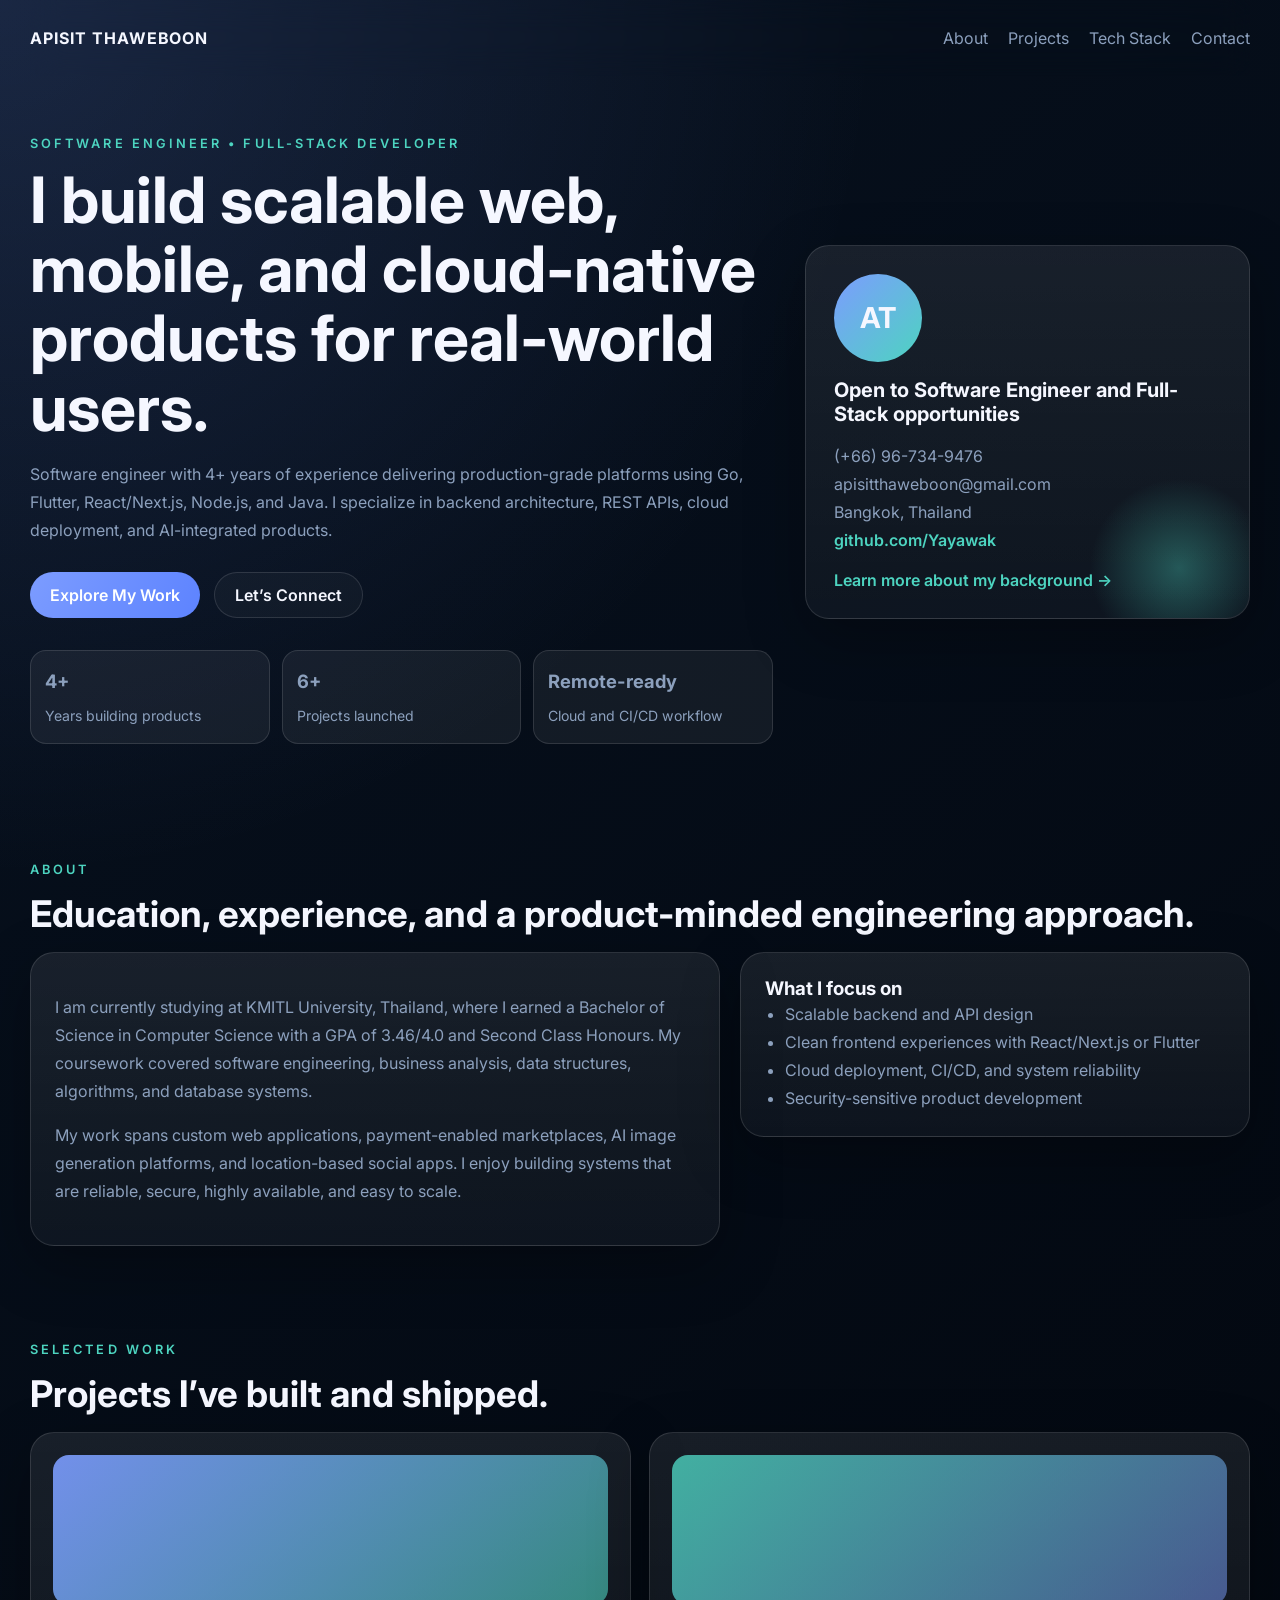
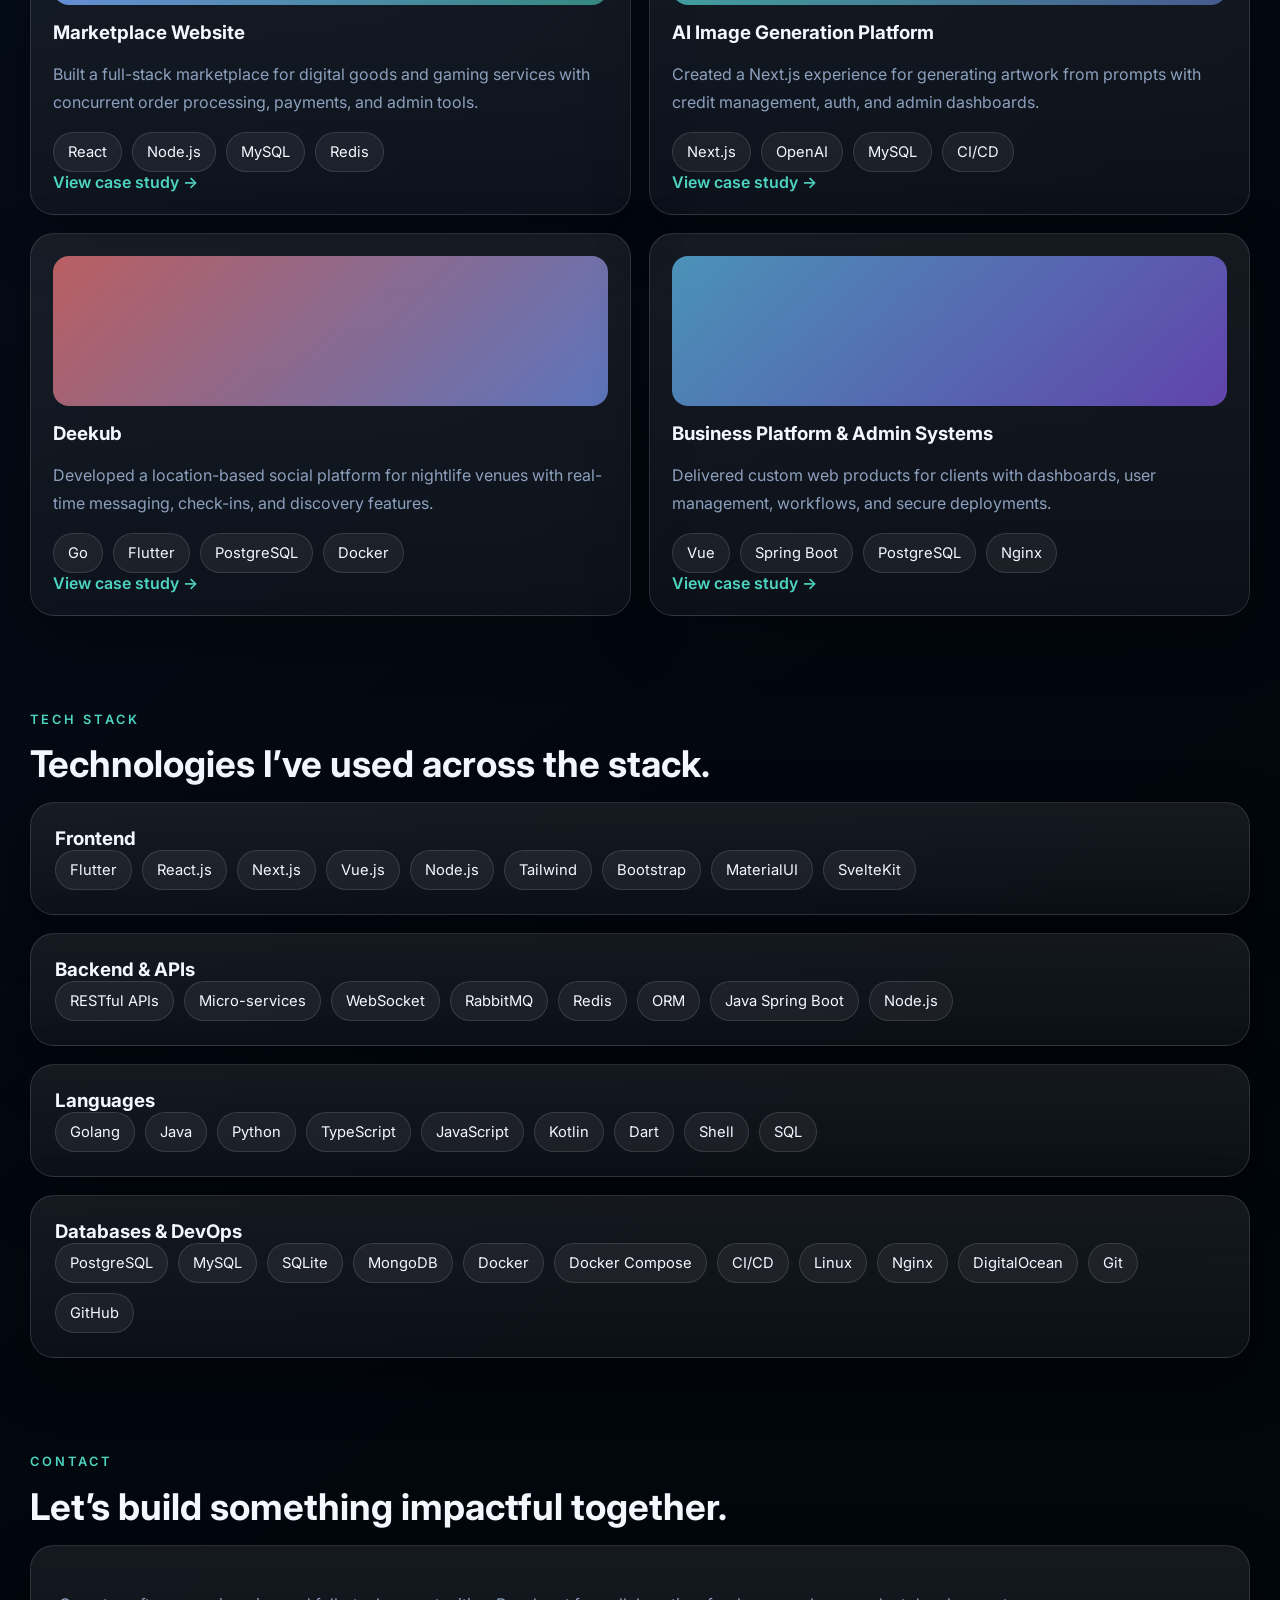
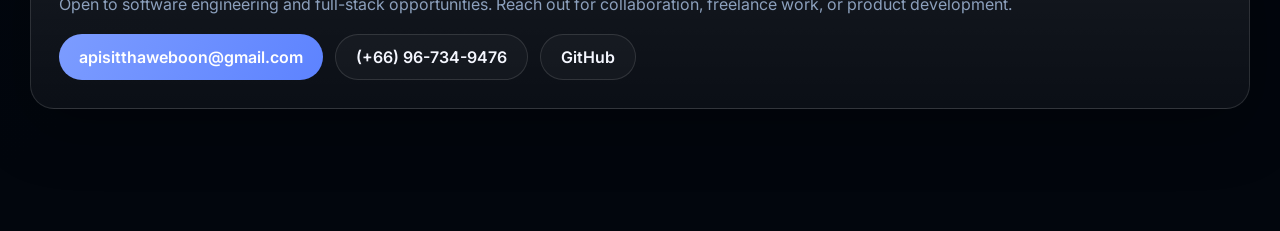
==== index.html @ f15df76f "Redesign portfolio with project showcase and case studies" ====
<!DOCTYPE html>
<html lang="en">
  <head>
    <meta charset="UTF-8" />
    <meta name="viewport" content="width=device-width, initial-scale=1.0" />
    <meta name="description" content="Apisit Thaweboon — software engineer building scalable web, mobile, and cloud-native applications." />
    <title>Apisit Thaweboon | Portfolio</title>
    <link rel="preconnect" href="https://fonts.googleapis.com" />
    <link rel="preconnect" href="https://fonts.gstatic.com" crossorigin />
    <link href="https://fonts.googleapis.com/css2?family=Inter:wght@400;500;600;700;800&display=swap" rel="stylesheet" />
    <link rel="stylesheet" href="styles.css" />
  </head>
  <body>
    <div class="site-shell">
      <header class="topbar">
        <a class="brand" href="#home">APISIT THAWEBOON</a>
        <button class="menu-toggle" aria-label="Toggle menu" aria-expanded="false">
          <span></span>
          <span></span>
          <span></span>
        </button>
        <nav class="nav-links" aria-label="Primary navigation">
          <a href="#about">About</a>
          <a href="#projects">Projects</a>
          <a href="#techstack">Tech Stack</a>
          <a href="#contact">Contact</a>
        </nav>
      </header>

      <main id="home">
        <section class="hero section-grid">
          <div class="hero-copy">
            <p class="eyebrow">Software Engineer • Full-Stack Developer</p>
            <h1>I build scalable web, mobile, and cloud-native products for real-world users.</h1>
            <p class="hero-text">
              Software engineer with 4+ years of experience delivering production-grade platforms using Go, Flutter, React/Next.js, Node.js, and Java. I specialize in backend architecture, REST APIs, cloud deployment, and AI-integrated products.
            </p>
            <div class="hero-actions">
              <a class="btn btn-primary" href="#projects">Explore My Work</a>
              <a class="btn btn-secondary" href="#contact">Let’s Connect</a>
            </div>
            <ul class="stats">
              <li><strong>4+</strong><span>Years building products</span></li>
              <li><strong>6+</strong><span>Projects launched</span></li>
              <li><strong>Remote-ready</strong><span>Cloud and CI/CD workflow</span></li>
            </ul>
          </div>
          <div class="hero-card">
            <div class="card-glow"></div>
            <div class="avatar">AT</div>
            <h3>Open to Software Engineer and Full-Stack opportunities</h3>
            <p>
              (+66) 96-734-9476<br />
              apisitthaweboon@gmail.com<br />
              Bangkok, Thailand<br />
              <a href="https://github.com/Yayawak" target="_blank" rel="noreferrer" class="text-link">github.com/Yayawak</a>
            </p>
            <a href="#about" class="text-link">Learn more about my background →</a>
          </div>
        </section>

        <section id="about" class="section">
          <div class="section-heading">
            <p class="eyebrow">About</p>
            <h2>Education, experience, and a product-minded engineering approach.</h2>
          </div>
          <div class="about-grid">
            <div class="about-card">
              <p>
                I am currently studying at KMITL University, Thailand, where I earned a Bachelor of Science in Computer Science with a GPA of 3.46/4.0 and Second Class Honours. My coursework covered software engineering, business analysis, data structures, algorithms, and database systems.
              </p>
              <p>
                My work spans custom web applications, payment-enabled marketplaces, AI image generation platforms, and location-based social apps. I enjoy building systems that are reliable, secure, highly available, and easy to scale.
              </p>
            </div>
            <div class="about-card">
              <h3>What I focus on</h3>
              <ul class="check-list">
                <li>Scalable backend and API design</li>
                <li>Clean frontend experiences with React/Next.js or Flutter</li>
                <li>Cloud deployment, CI/CD, and system reliability</li>
                <li>Security-sensitive product development</li>
              </ul>
            </div>
          </div>
        </section>

        <section id="projects" class="section">
          <div class="section-heading">
            <p class="eyebrow">Selected Work</p>
            <h2>Projects I’ve built and shipped.</h2>
          </div>
          <div class="card-grid project-grid">
            <article class="project-card">
              <div class="project-preview preview-marketplace"></div>
              <h3>Marketplace Website</h3>
              <p>Built a full-stack marketplace for digital goods and gaming services with concurrent order processing, payments, and admin tools.</p>
              <div class="tag-row">
                <span>React</span><span>Node.js</span><span>MySQL</span><span>Redis</span>
              </div>
              <a class="text-link" href="projects/marketplace.html">View case study →</a>
            </article>

            <article class="project-card">
              <div class="project-preview preview-ai"></div>
              <h3>AI Image Generation Platform</h3>
              <p>Created a Next.js experience for generating artwork from prompts with credit management, auth, and admin dashboards.</p>
              <div class="tag-row">
                <span>Next.js</span><span>OpenAI</span><span>MySQL</span><span>CI/CD</span>
              </div>
              <a class="text-link" href="projects/ai-image.html">View case study →</a>
            </article>

            <article class="project-card">
              <div class="project-preview preview-deekub"></div>
              <h3>Deekub</h3>
              <p>Developed a location-based social platform for nightlife venues with real-time messaging, check-ins, and discovery features.</p>
              <div class="tag-row">
                <span>Go</span><span>Flutter</span><span>PostgreSQL</span><span>Docker</span>
              </div>
              <a class="text-link" href="projects/deekub.html">View case study →</a>
            </article>

            <article class="project-card">
              <div class="project-preview preview-business"></div>
              <h3>Business Platform & Admin Systems</h3>
              <p>Delivered custom web products for clients with dashboards, user management, workflows, and secure deployments.</p>
              <div class="tag-row">
                <span>Vue</span><span>Spring Boot</span><span>PostgreSQL</span><span>Nginx</span>
              </div>
              <a class="text-link" href="projects/business-platform.html">View case study →</a>
            </article>
          </div>
        </section>

        <section id="techstack" class="section">
          <div class="section-heading">
            <p class="eyebrow">Tech Stack</p>
            <h2>Technologies I’ve used across the stack.</h2>
          </div>
          <div class="stack-grid">
            <div class="stack-card">
              <h3>Frontend</h3>
              <div class="pill-list">
                <span>Flutter</span><span>React.js</span><span>Next.js</span><span>Vue.js</span><span>Node.js</span><span>Tailwind</span><span>Bootstrap</span><span>MaterialUI</span><span>SvelteKit</span>
              </div>
            </div>
            <div class="stack-card">
              <h3>Backend & APIs</h3>
              <div class="pill-list">
                <span>RESTful APIs</span><span>Micro-services</span><span>WebSocket</span><span>RabbitMQ</span><span>Redis</span><span>ORM</span><span>Java Spring Boot</span><span>Node.js</span>
              </div>
            </div>
            <div class="stack-card">
              <h3>Languages</h3>
              <div class="pill-list">
                <span>Golang</span><span>Java</span><span>Python</span><span>TypeScript</span><span>JavaScript</span><span>Kotlin</span><span>Dart</span><span>Shell</span><span>SQL</span>
              </div>
            </div>
            <div class="stack-card">
              <h3>Databases & DevOps</h3>
              <div class="pill-list">
                <span>PostgreSQL</span><span>MySQL</span><span>SQLite</span><span>MongoDB</span><span>Docker</span><span>Docker Compose</span><span>CI/CD</span><span>Linux</span><span>Nginx</span><span>DigitalOcean</span><span>Git</span><span>GitHub</span>
              </div>
            </div>
          </div>
        </section>

        <section class="section contact-section" id="contact">
          <div class="section-heading">
            <p class="eyebrow">Contact</p>
            <h2>Let’s build something impactful together.</h2>
          </div>
          <div class="contact-card">
            <p>Open to software engineering and full-stack opportunities. Reach out for collaboration, freelance work, or product development.</p>
            <div class="contact-links">
              <a class="btn btn-primary" href="mailto:apisitthaweboon@gmail.com">apisitthaweboon@gmail.com</a>
              <a class="btn btn-secondary" href="tel:+66967349476">(+66) 96-734-9476</a>
              <a class="btn btn-secondary" href="https://github.com/Yayawak" target="_blank" rel="noreferrer">GitHub</a>
            </div>
          </div>
        </section>
      </main>
    </div>

    <script src="script.js"></script>
  </body>
</html>
---- styles.css ----
:root {
  color-scheme: dark;
  --bg: #07111f;
  --bg-alt: #0e1b2f;
  --surface: rgba(255, 255, 255, 0.06);
  --surface-strong: rgba(255, 255, 255, 0.1);
  --text: #f5f7ff;
  --muted: #8ca0bd;
  --accent: #7c9cff;
  --accent-2: #4dd4c0;
  --border: rgba(255, 255, 255, 0.12);
  --shadow: 0 20px 60px rgba(0, 0, 0, 0.28);
}

* {
  box-sizing: border-box;
}

html {
  scroll-behavior: smooth;
}

body {
  margin: 0;
  font-family: 'Inter', sans-serif;
  background: radial-gradient(circle at top left, rgba(124, 156, 255, 0.16), transparent 24%), linear-gradient(140deg, var(--bg), #02060d 75%);
  color: var(--text);
}

img {
  max-width: 100%;
  display: block;
}

.site-shell {
  width: min(1220px, calc(100% - 32px));
  margin: 0 auto;
  padding-bottom: 72px;
}

.topbar {
  display: flex;
  align-items: center;
  justify-content: space-between;
  padding: 28px 0;
  position: sticky;
  top: 0;
  backdrop-filter: blur(16px);
  z-index: 20;
}

.brand {
  color: var(--text);
  font-weight: 700;
  letter-spacing: 0.06em;
  text-decoration: none;
  text-transform: uppercase;
}

.nav-links {
  display: flex;
  gap: 20px;
}

.nav-links a {
  color: var(--muted);
  text-decoration: none;
  transition: color 0.2s ease;
}

.nav-links a:hover {
  color: var(--text);
}

.menu-toggle {
  display: none;
  flex-direction: column;
  gap: 5px;
  background: transparent;
  border: 0;
  padding: 6px;
}

.menu-toggle span {
  width: 24px;
  height: 2px;
  background: var(--text);
  border-radius: 2px;
}

.section-grid {
  display: grid;
  grid-template-columns: 1.25fr 0.75fr;
  gap: 32px;
  padding: 44px 0 72px;
  align-items: center;
}

.eyebrow {
  text-transform: uppercase;
  letter-spacing: 0.24em;
  font-size: 0.8rem;
  color: var(--accent-2);
  margin-bottom: 10px;
  font-weight: 600;
}

h1, h2, h3 {
  margin: 0;
}

h1 {
  font-size: clamp(2.2rem, 5vw, 4.2rem);
  line-height: 1.08;
  margin-bottom: 18px;
}

h2 {
  font-size: clamp(1.7rem, 3vw, 2.3rem);
  margin-bottom: 16px;
}

.hero-text, p, li {
  color: var(--muted);
  line-height: 1.75;
  font-size: 1rem;
}

.hero-actions {
  display: flex;
  flex-wrap: wrap;
  gap: 14px;
  margin-top: 28px;
}

.btn {
  display: inline-flex;
  justify-content: center;
  align-items: center;
  border-radius: 999px;
  padding: 12px 20px;
  text-decoration: none;
  font-weight: 600;
  transition: transform 0.2s ease, background 0.2s ease;
}

.btn:hover {
  transform: translateY(-1px);
}

.btn-primary {
  background: linear-gradient(120deg, var(--accent), #5d83ff);
  color: white;
}

.btn-secondary {
  border: 1px solid var(--border);
  color: var(--text);
  background: rgba(255, 255, 255, 0.03);
}

.stats {
  display: grid;
  grid-template-columns: repeat(3, minmax(0, 1fr));
  gap: 12px;
  list-style: none;
  padding: 0;
  margin: 32px 0 0;
}

.stats li {
  padding: 14px;
  border: 1px solid var(--border);
  border-radius: 16px;
  background: var(--surface);
}

.stats strong {
  display: block;
  font-size: 1.15rem;
  margin-bottom: 4px;
}

.stats span {
  color: var(--muted);
  font-size: 0.88rem;
}

.hero-card,
.about-card,
.info-card,
.project-card,
.stack-card,
.contact-card,
.project-page-card {
  background: linear-gradient(180deg, rgba(255,255,255,0.08), rgba(255,255,255,0.04));
  border: 1px solid var(--border);
  border-radius: 24px;
  box-shadow: var(--shadow);
}

.hero-card {
  position: relative;
  padding: 28px;
  overflow: hidden;
}

.card-glow {
  position: absolute;
  inset: auto -20px -40px auto;
  width: 180px;
  height: 180px;
  background: radial-gradient(circle, rgba(77,212,192,0.35), transparent 70%);
  pointer-events: none;
}

.avatar {
  display: grid;
  place-items: center;
  width: 88px;
  height: 88px;
  border-radius: 50%;
  background: linear-gradient(135deg, var(--accent), var(--accent-2));
  font-size: 1.8rem;
  font-weight: 700;
  margin-bottom: 16px;
}

.hero-card h3 {
  margin-bottom: 10px;
  font-size: 1.25rem;
}

.text-link {
  color: var(--accent-2);
  text-decoration: none;
  font-weight: 600;
}

.section {
  padding: 30px 0 50px;
}

.about-grid,
.detail-grid {
  display: grid;
  grid-template-columns: 1.15fr 0.85fr;
  gap: 20px;
  align-items: start;
}

.about-card,
.stack-card,
.project-page-card {
  padding: 24px;
}

.check-list {
  padding-left: 20px;
  margin: 0;
}

.pill-list,
.tag-row {
  display: flex;
  flex-wrap: wrap;
  gap: 10px;
}

.pill-list span,
.tag-row span {
  padding: 10px 14px;
  border-radius: 999px;
  background: var(--surface);
  border: 1px solid var(--border);
  color: var(--text);
  font-size: 0.92rem;
}

.card-grid {
  display: grid;
  grid-template-columns: repeat(2, minmax(0, 1fr));
  gap: 18px;
}

.project-card {
  padding: 22px;
}

.project-preview {
  height: 150px;
  border-radius: 16px;
  margin-bottom: 16px;
  background-size: cover;
  background-position: center;
}

.preview-marketplace {
  background: linear-gradient(135deg, rgba(124,156,255,0.9), rgba(77,212,192,0.6));
}

.preview-ai {
  background: linear-gradient(135deg, rgba(77,212,192,0.8), rgba(124,156,255,0.5));
}

.preview-deekub {
  background: linear-gradient(135deg, rgba(255,123,123,0.7), rgba(124,156,255,0.7));
}

.preview-business {
  background: linear-gradient(135deg, rgba(100, 203, 255, 0.68), rgba(139, 92, 246, 0.65));
}

.stack-grid {
  display: grid;
  gap: 18px;
}

.contact-card {
  padding: 28px;
}

.contact-links {
  display: flex;
  flex-wrap: wrap;
  gap: 12px;
  margin-top: 16px;
}

.project-page {
  padding: 24px 0 60px;
}

.project-hero {
  padding: 32px 0 20px;
}

.project-hero h1 {
  margin-bottom: 12px;
}

.project-meta {
  display: flex;
  flex-wrap: wrap;
  gap: 10px;
  margin: 16px 0 0;
}

.project-meta span {
  padding: 8px 12px;
  border-radius: 999px;
  background: rgba(255,255,255,0.05);
  border: 1px solid var(--border);
  color: var(--text);
  font-size: 0.9rem;
}

.project-page-card ul {
  padding-left: 18px;
}

.back-link {
  display: inline-flex;
  margin-bottom: 16px;
  color: var(--accent-2);
  text-decoration: none;
  font-weight: 600;
}

@media (max-width: 900px) {
  .section-grid,
  .about-grid,
  .detail-grid,
  .card-grid {
    grid-template-columns: 1fr;
  }

  .hero-card {
    order: -1;
  }
}

@media (max-width: 680px) {
  .topbar {
    flex-wrap: wrap;
  }

  .menu-toggle {
    display: flex;
  }

  .nav-links {
    display: none;
    width: 100%;
    flex-direction: column;
    padding-top: 12px;
  }

  .nav-links.open {
    display: flex;
  }

  .stats {
    grid-template-columns: 1fr;
  }
}
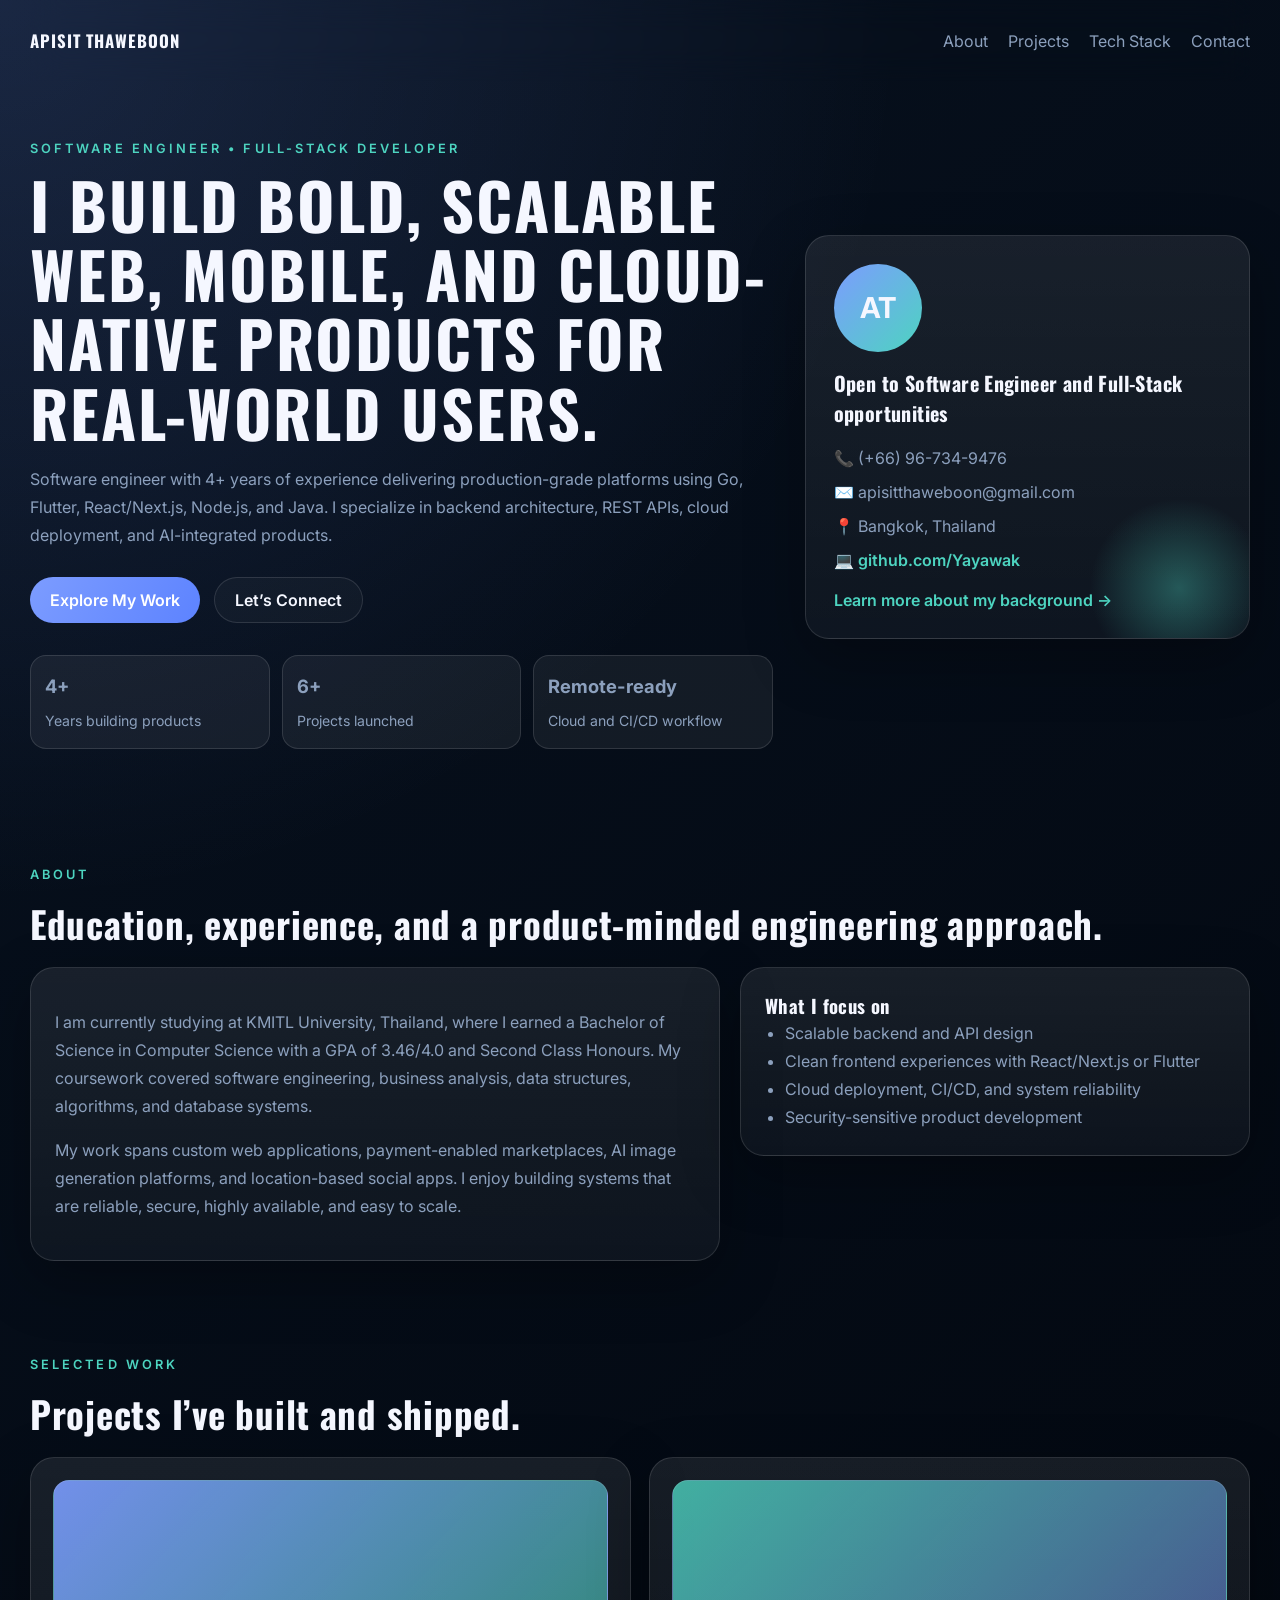
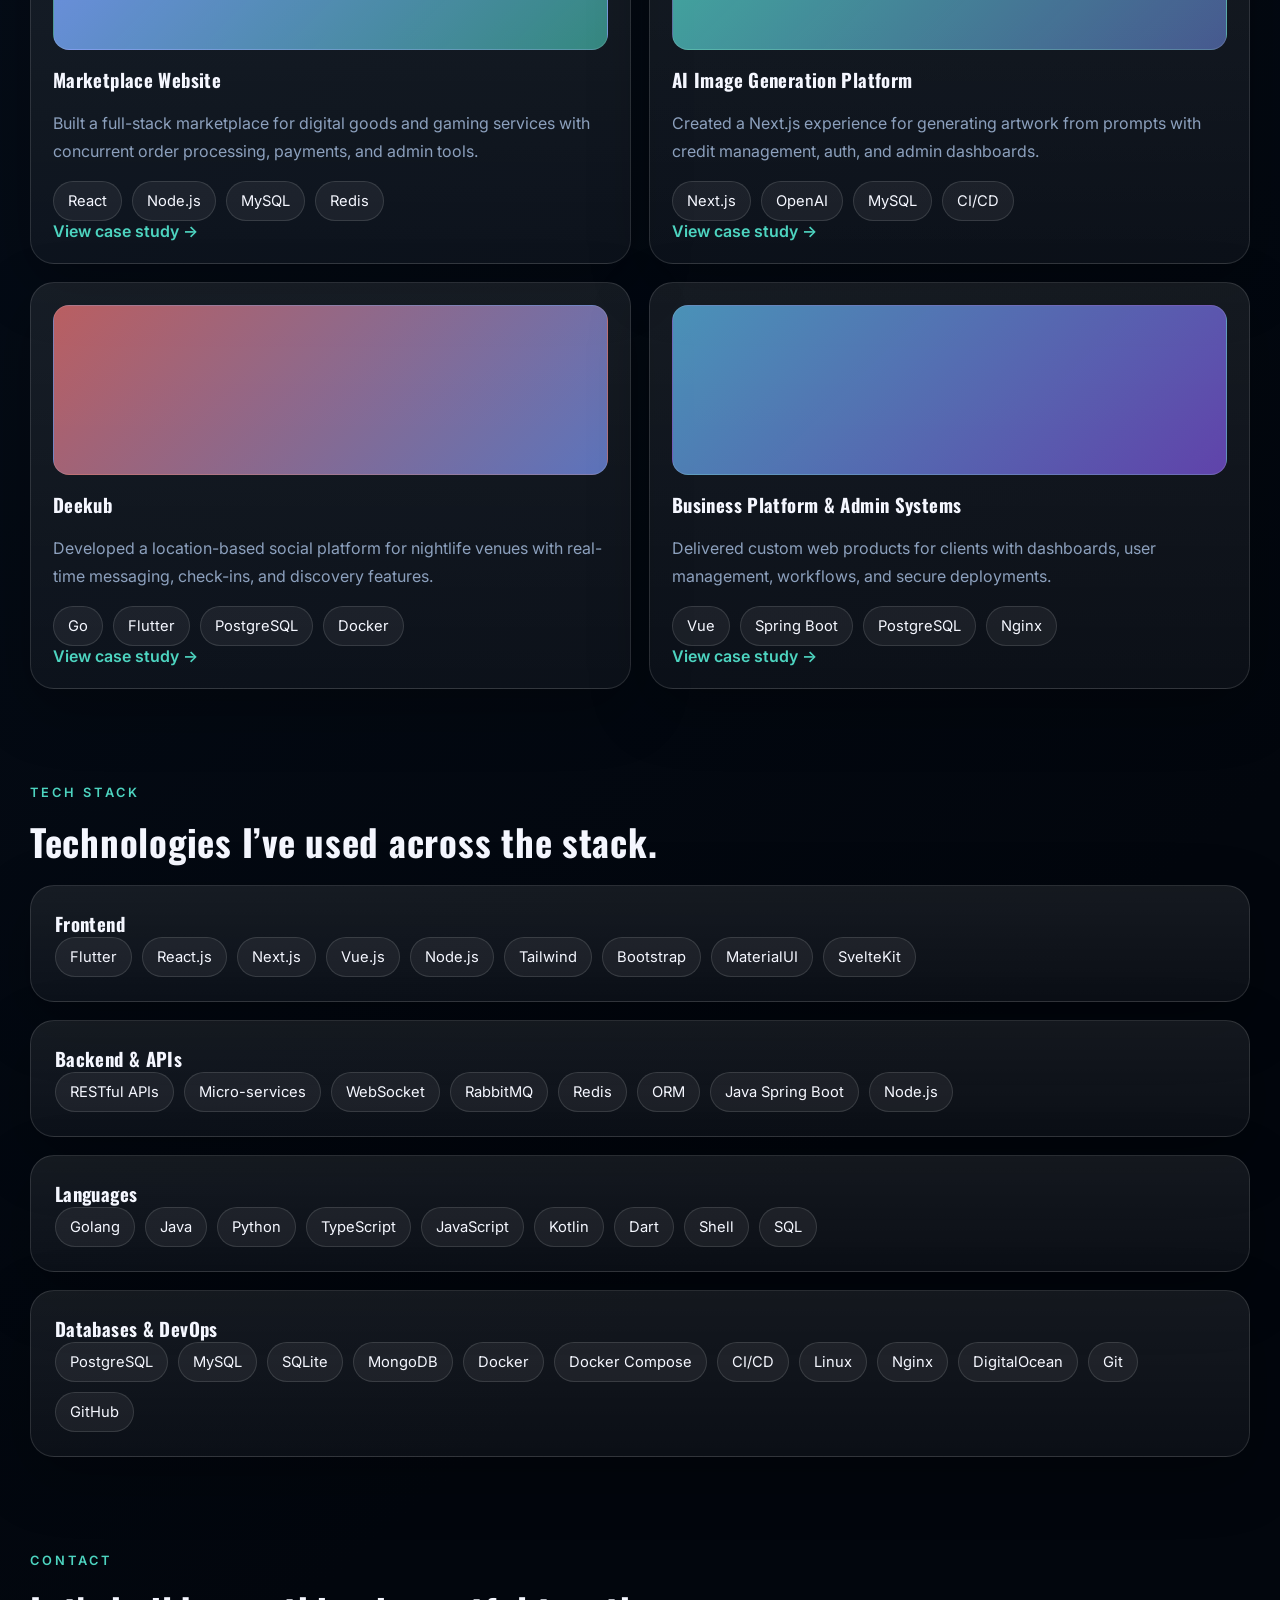
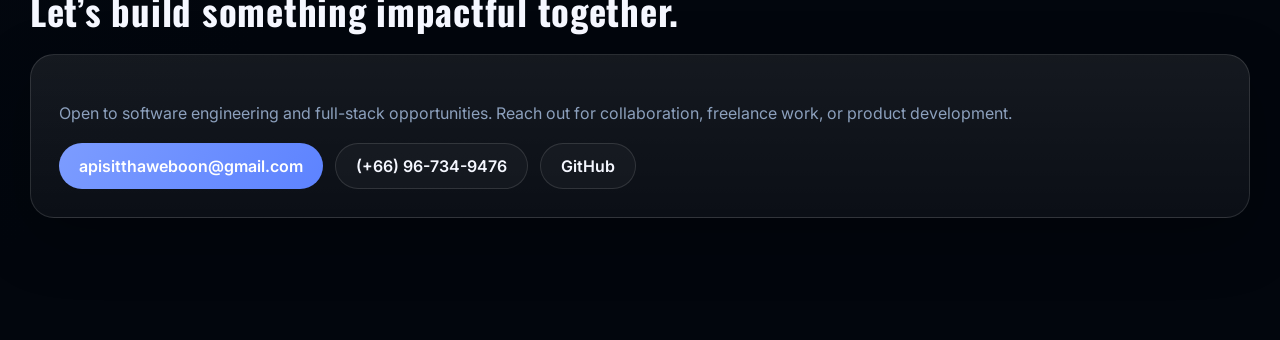
==== commit 7214da7b: "Refactor portfolio to dynamic project pages" ====
--- a/index.html
+++ b/index.html
@@ -7,7 +7,7 @@
     <title>Apisit Thaweboon | Portfolio</title>
     <link rel="preconnect" href="https://fonts.googleapis.com" />
     <link rel="preconnect" href="https://fonts.gstatic.com" crossorigin />
-    <link href="https://fonts.googleapis.com/css2?family=Inter:wght@400;500;600;700;800&display=swap" rel="stylesheet" />
+    <link href="https://fonts.googleapis.com/css2?family=Inter:wght@400;500;600;700;800&family=Oswald:wght@500;600;700&display=swap" rel="stylesheet" />
     <link rel="stylesheet" href="styles.css" />
   </head>
   <body>
@@ -31,7 +31,7 @@
         <section class="hero section-grid">
           <div class="hero-copy">
             <p class="eyebrow">Software Engineer • Full-Stack Developer</p>
-            <h1>I build scalable web, mobile, and cloud-native products for real-world users.</h1>
+            <h1>I build bold, scalable web, mobile, and cloud-native products for real-world users.</h1>
             <p class="hero-text">
               Software engineer with 4+ years of experience delivering production-grade platforms using Go, Flutter, React/Next.js, Node.js, and Java. I specialize in backend architecture, REST APIs, cloud deployment, and AI-integrated products.
             </p>
@@ -49,11 +49,11 @@
             <div class="card-glow"></div>
             <div class="avatar">AT</div>
             <h3>Open to Software Engineer and Full-Stack opportunities</h3>
-            <p>
-              (+66) 96-734-9476<br />
-              apisitthaweboon@gmail.com<br />
-              Bangkok, Thailand<br />
-              <a href="https://github.com/Yayawak" target="_blank" rel="noreferrer" class="text-link">github.com/Yayawak</a>
+            <p class="contact-block">
+              <span>📞 (+66) 96-734-9476</span><br />
+              <span>✉️ apisitthaweboon@gmail.com</span><br />
+              <span>📍 Bangkok, Thailand</span><br />
+              <a href="https://github.com/Yayawak" target="_blank" rel="noreferrer" class="text-link">💻 github.com/Yayawak</a>
             </p>
             <a href="#about" class="text-link">Learn more about my background →</a>
           </div>
@@ -184,5 +184,23 @@
     </div>
 
     <script src="script.js"></script>
+    <script>
+      fetch('data/projects.json')
+        .then((response) => response.json())
+        .then((projects) => {
+          const grid = document.getElementById('project-grid');
+          grid.innerHTML = projects.map((project) => `
+            <article class="project-card">
+              <img class="project-preview" src="${project.image}" alt="${project.title}" />
+              <h3>${project.title}</h3>
+              <p>${project.short}</p>
+              <div class="tag-row">
+                ${project.stack.slice(0, 4).map((tech) => `<span>${tech}</span>`).join('')}
+              </div>
+              <a class="text-link" href="project.html?id=${project.id}">View case study →</a>
+            </article>
+          `).join('');
+        });
+    </script>
   </body>
 </html>
--- a/styles.css
+++ b/styles.css
@@ -110,9 +110,17 @@
 }
 
 h1 {
+  font-family: 'Oswald', 'Inter', sans-serif;
   font-size: clamp(2.2rem, 5vw, 4.2rem);
   line-height: 1.08;
   margin-bottom: 18px;
+  letter-spacing: 0.03em;
+  text-transform: uppercase;
+}
+
+h2, h3 {
+  font-family: 'Oswald', 'Inter', sans-serif;
+  letter-spacing: 0.02em;
 }
 
 h2 {
@@ -288,11 +296,12 @@
 }
 
 .project-preview {
-  height: 150px;
+  height: 170px;
+  width: 100%;
   border-radius: 16px;
   margin-bottom: 16px;
-  background-size: cover;
-  background-position: center;
+  object-fit: cover;
+  border: 1px solid rgba(255,255,255,0.12);
 }
 
 .preview-marketplace {
@@ -318,6 +327,11 @@
 
 .contact-card {
   padding: 28px;
+}
+
+.contact-block span {
+  display: inline-block;
+  margin-bottom: 6px;
 }
 
 .contact-links {
@@ -353,6 +367,11 @@
   border: 1px solid var(--border);
   color: var(--text);
   font-size: 0.9rem;
+}
+
+.brand {
+  font-family: 'Oswald', 'Inter', sans-serif;
+  font-size: 1.05rem;
 }
 
 .project-page-card ul {
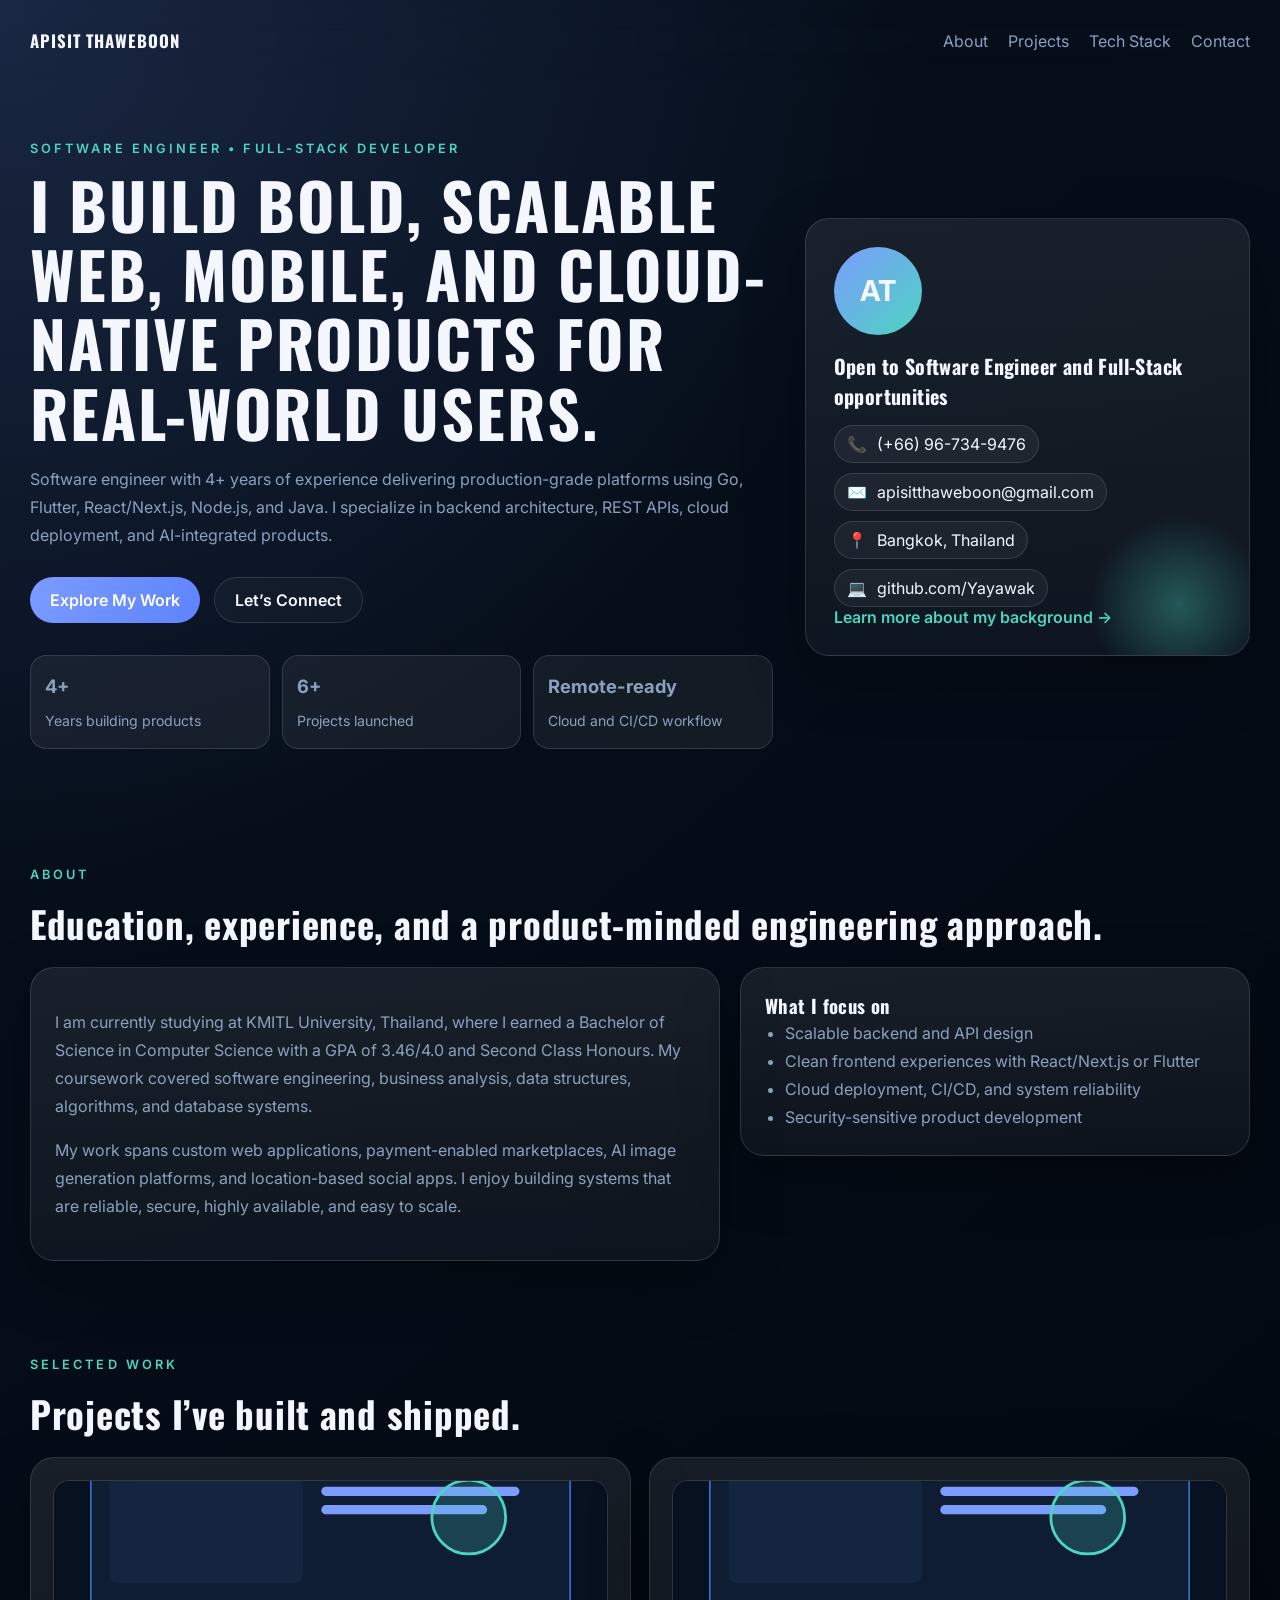
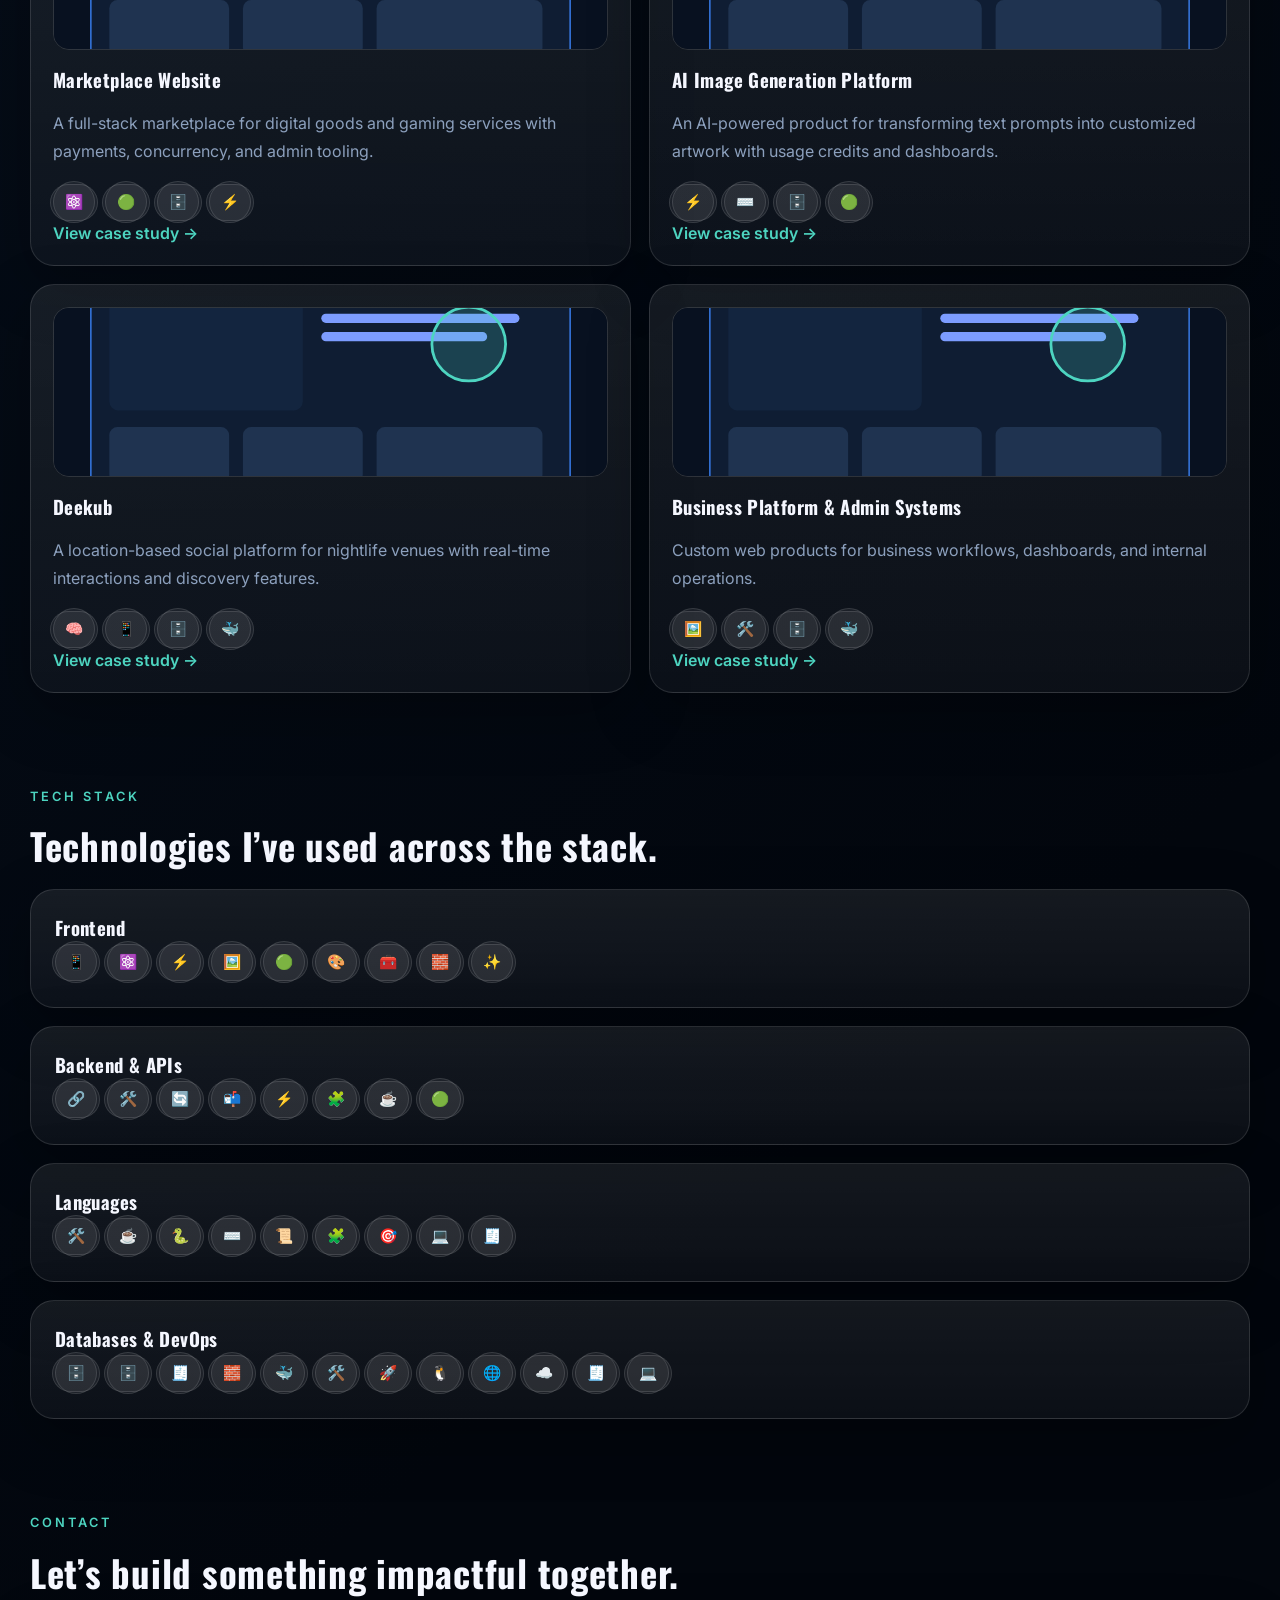
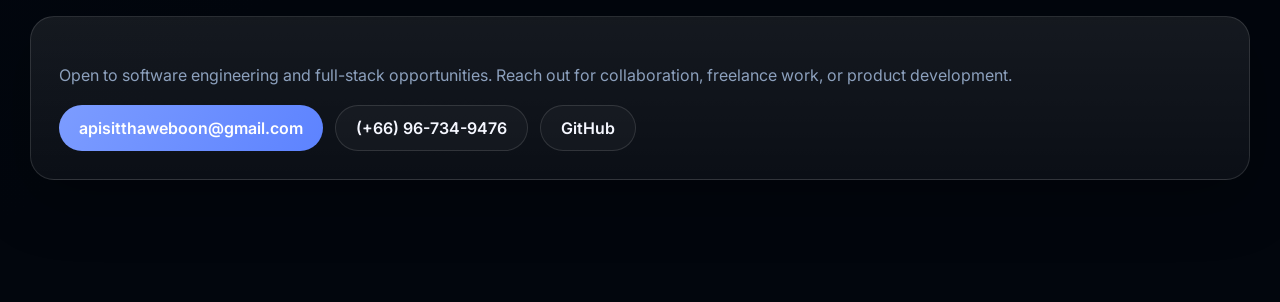
==== commit d00bf89c: "Add icon-based tech and contact UI" ====
--- a/index.html
+++ b/index.html
@@ -49,12 +49,7 @@
             <div class="card-glow"></div>
             <div class="avatar">AT</div>
             <h3>Open to Software Engineer and Full-Stack opportunities</h3>
-            <p class="contact-block">
-              <span>📞 (+66) 96-734-9476</span><br />
-              <span>✉️ apisitthaweboon@gmail.com</span><br />
-              <span>📍 Bangkok, Thailand</span><br />
-              <a href="https://github.com/Yayawak" target="_blank" rel="noreferrer" class="text-link">💻 github.com/Yayawak</a>
-            </p>
+            <div class="contact-block" id="contact-block"></div>
             <a href="#about" class="text-link">Learn more about my background →</a>
           </div>
         </section>
@@ -90,47 +85,7 @@
             <p class="eyebrow">Selected Work</p>
             <h2>Projects I’ve built and shipped.</h2>
           </div>
-          <div class="card-grid project-grid">
-            <article class="project-card">
-              <div class="project-preview preview-marketplace"></div>
-              <h3>Marketplace Website</h3>
-              <p>Built a full-stack marketplace for digital goods and gaming services with concurrent order processing, payments, and admin tools.</p>
-              <div class="tag-row">
-                <span>React</span><span>Node.js</span><span>MySQL</span><span>Redis</span>
-              </div>
-              <a class="text-link" href="projects/marketplace.html">View case study →</a>
-            </article>
-
-            <article class="project-card">
-              <div class="project-preview preview-ai"></div>
-              <h3>AI Image Generation Platform</h3>
-              <p>Created a Next.js experience for generating artwork from prompts with credit management, auth, and admin dashboards.</p>
-              <div class="tag-row">
-                <span>Next.js</span><span>OpenAI</span><span>MySQL</span><span>CI/CD</span>
-              </div>
-              <a class="text-link" href="projects/ai-image.html">View case study →</a>
-            </article>
-
-            <article class="project-card">
-              <div class="project-preview preview-deekub"></div>
-              <h3>Deekub</h3>
-              <p>Developed a location-based social platform for nightlife venues with real-time messaging, check-ins, and discovery features.</p>
-              <div class="tag-row">
-                <span>Go</span><span>Flutter</span><span>PostgreSQL</span><span>Docker</span>
-              </div>
-              <a class="text-link" href="projects/deekub.html">View case study →</a>
-            </article>
-
-            <article class="project-card">
-              <div class="project-preview preview-business"></div>
-              <h3>Business Platform & Admin Systems</h3>
-              <p>Delivered custom web products for clients with dashboards, user management, workflows, and secure deployments.</p>
-              <div class="tag-row">
-                <span>Vue</span><span>Spring Boot</span><span>PostgreSQL</span><span>Nginx</span>
-              </div>
-              <a class="text-link" href="projects/business-platform.html">View case study →</a>
-            </article>
-          </div>
+          <div class="card-grid project-grid" id="project-grid"></div>
         </section>
 
         <section id="techstack" class="section">
@@ -138,32 +93,7 @@
             <p class="eyebrow">Tech Stack</p>
             <h2>Technologies I’ve used across the stack.</h2>
           </div>
-          <div class="stack-grid">
-            <div class="stack-card">
-              <h3>Frontend</h3>
-              <div class="pill-list">
-                <span>Flutter</span><span>React.js</span><span>Next.js</span><span>Vue.js</span><span>Node.js</span><span>Tailwind</span><span>Bootstrap</span><span>MaterialUI</span><span>SvelteKit</span>
-              </div>
-            </div>
-            <div class="stack-card">
-              <h3>Backend & APIs</h3>
-              <div class="pill-list">
-                <span>RESTful APIs</span><span>Micro-services</span><span>WebSocket</span><span>RabbitMQ</span><span>Redis</span><span>ORM</span><span>Java Spring Boot</span><span>Node.js</span>
-              </div>
-            </div>
-            <div class="stack-card">
-              <h3>Languages</h3>
-              <div class="pill-list">
-                <span>Golang</span><span>Java</span><span>Python</span><span>TypeScript</span><span>JavaScript</span><span>Kotlin</span><span>Dart</span><span>Shell</span><span>SQL</span>
-              </div>
-            </div>
-            <div class="stack-card">
-              <h3>Databases & DevOps</h3>
-              <div class="pill-list">
-                <span>PostgreSQL</span><span>MySQL</span><span>SQLite</span><span>MongoDB</span><span>Docker</span><span>Docker Compose</span><span>CI/CD</span><span>Linux</span><span>Nginx</span><span>DigitalOcean</span><span>Git</span><span>GitHub</span>
-              </div>
-            </div>
-          </div>
+          <div class="stack-grid" id="stack-grid"></div>
         </section>
 
         <section class="section contact-section" id="contact">
@@ -184,23 +114,5 @@
     </div>
 
     <script src="script.js"></script>
-    <script>
-      fetch('data/projects.json')
-        .then((response) => response.json())
-        .then((projects) => {
-          const grid = document.getElementById('project-grid');
-          grid.innerHTML = projects.map((project) => `
-            <article class="project-card">
-              <img class="project-preview" src="${project.image}" alt="${project.title}" />
-              <h3>${project.title}</h3>
-              <p>${project.short}</p>
-              <div class="tag-row">
-                ${project.stack.slice(0, 4).map((tech) => `<span>${tech}</span>`).join('')}
-              </div>
-              <a class="text-link" href="project.html?id=${project.id}">View case study →</a>
-            </article>
-          `).join('');
-        });
-    </script>
   </body>
 </html>
--- a/styles.css
+++ b/styles.css
@@ -329,9 +329,44 @@
   padding: 28px;
 }
 
-.contact-block span {
-  display: inline-block;
-  margin-bottom: 6px;
+.contact-block {
+  display: flex;
+  flex-direction: column;
+  gap: 10px;
+  margin-top: 14px;
+}
+
+.contact-link {
+  display: inline-flex;
+  align-items: center;
+  gap: 10px;
+  width: fit-content;
+  padding: 8px 12px;
+  border-radius: 999px;
+  background: rgba(255,255,255,0.05);
+  color: var(--text);
+  text-decoration: none;
+  border: 1px solid var(--border);
+}
+
+.contact-icon {
+  font-size: 1rem;
+}
+
+.tech-chip {
+  display: inline-flex;
+  align-items: center;
+  justify-content: center;
+  width: 42px;
+  height: 42px;
+  border-radius: 50%;
+  background: rgba(255,255,255,0.06);
+  border: 1px solid var(--border);
+  font-size: 1.15rem;
+}
+
+.tech-icon {
+  line-height: 1;
 }
 
 .contact-links {
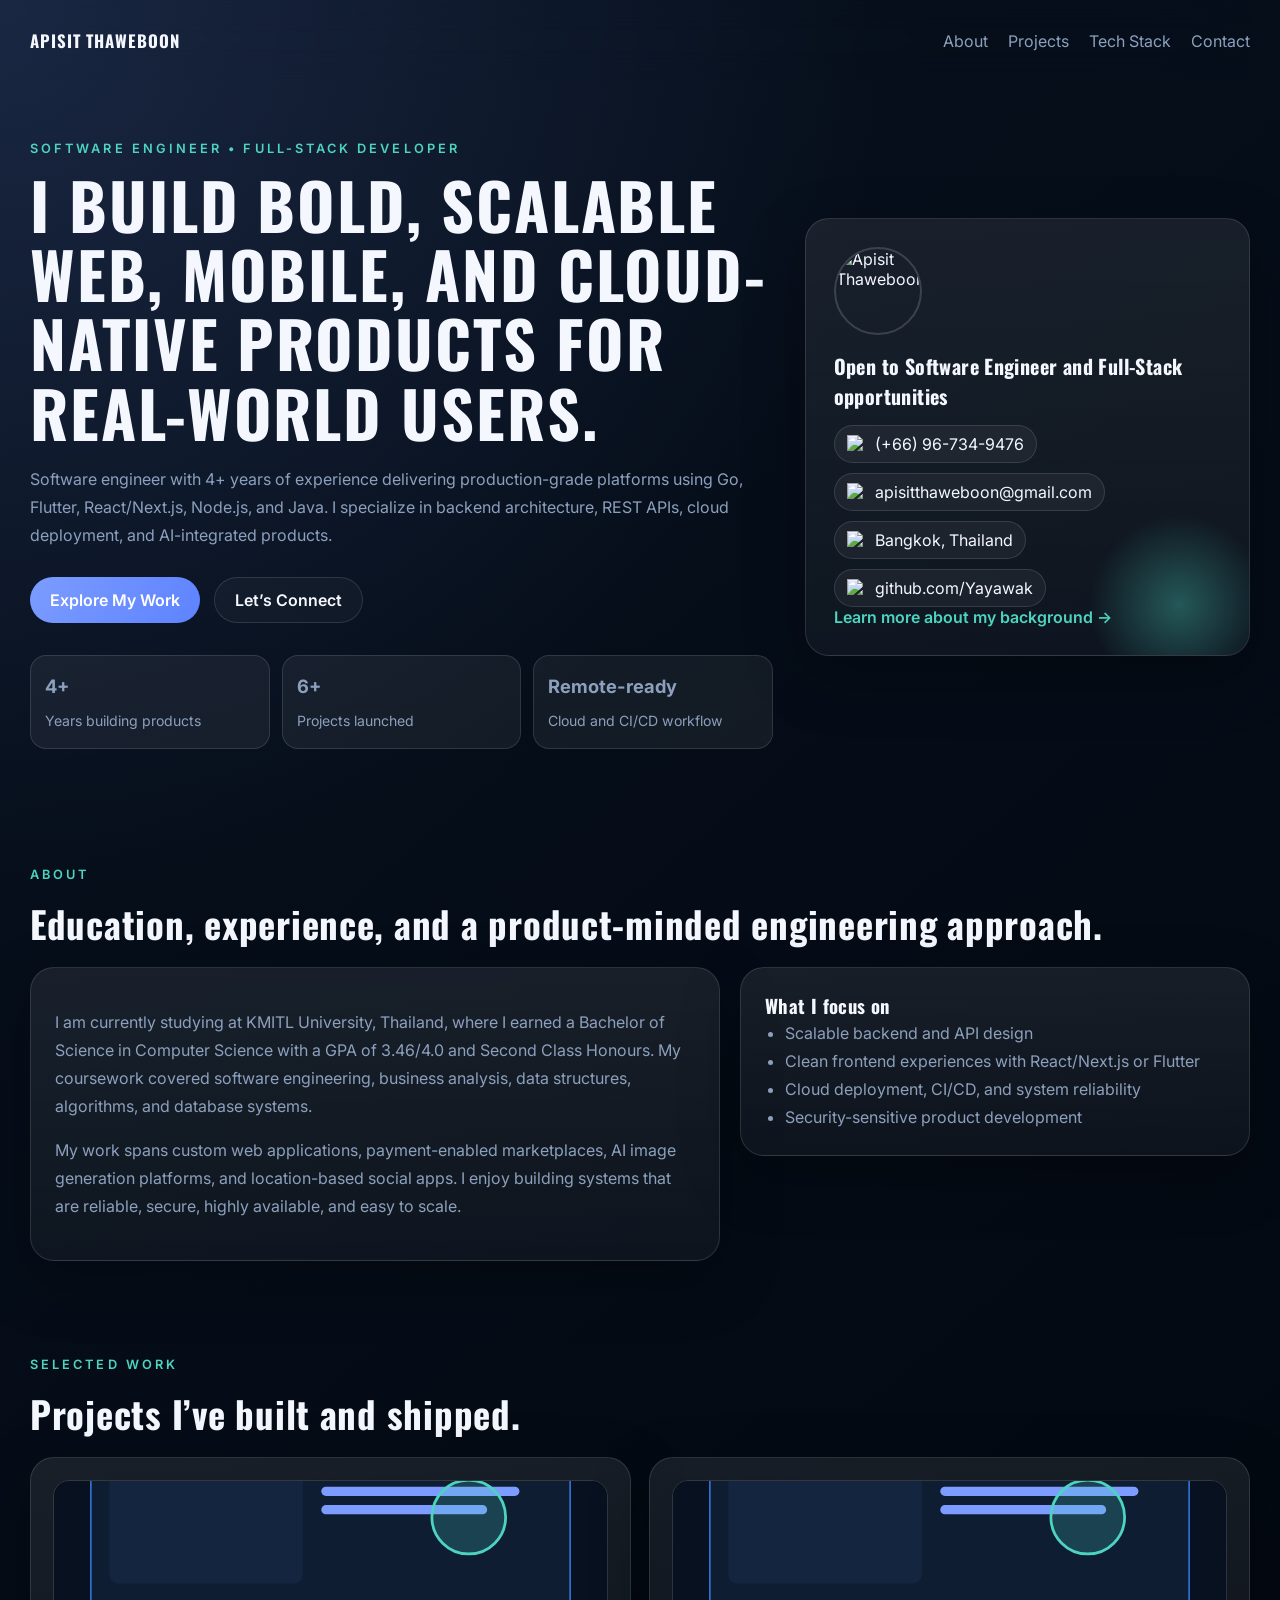
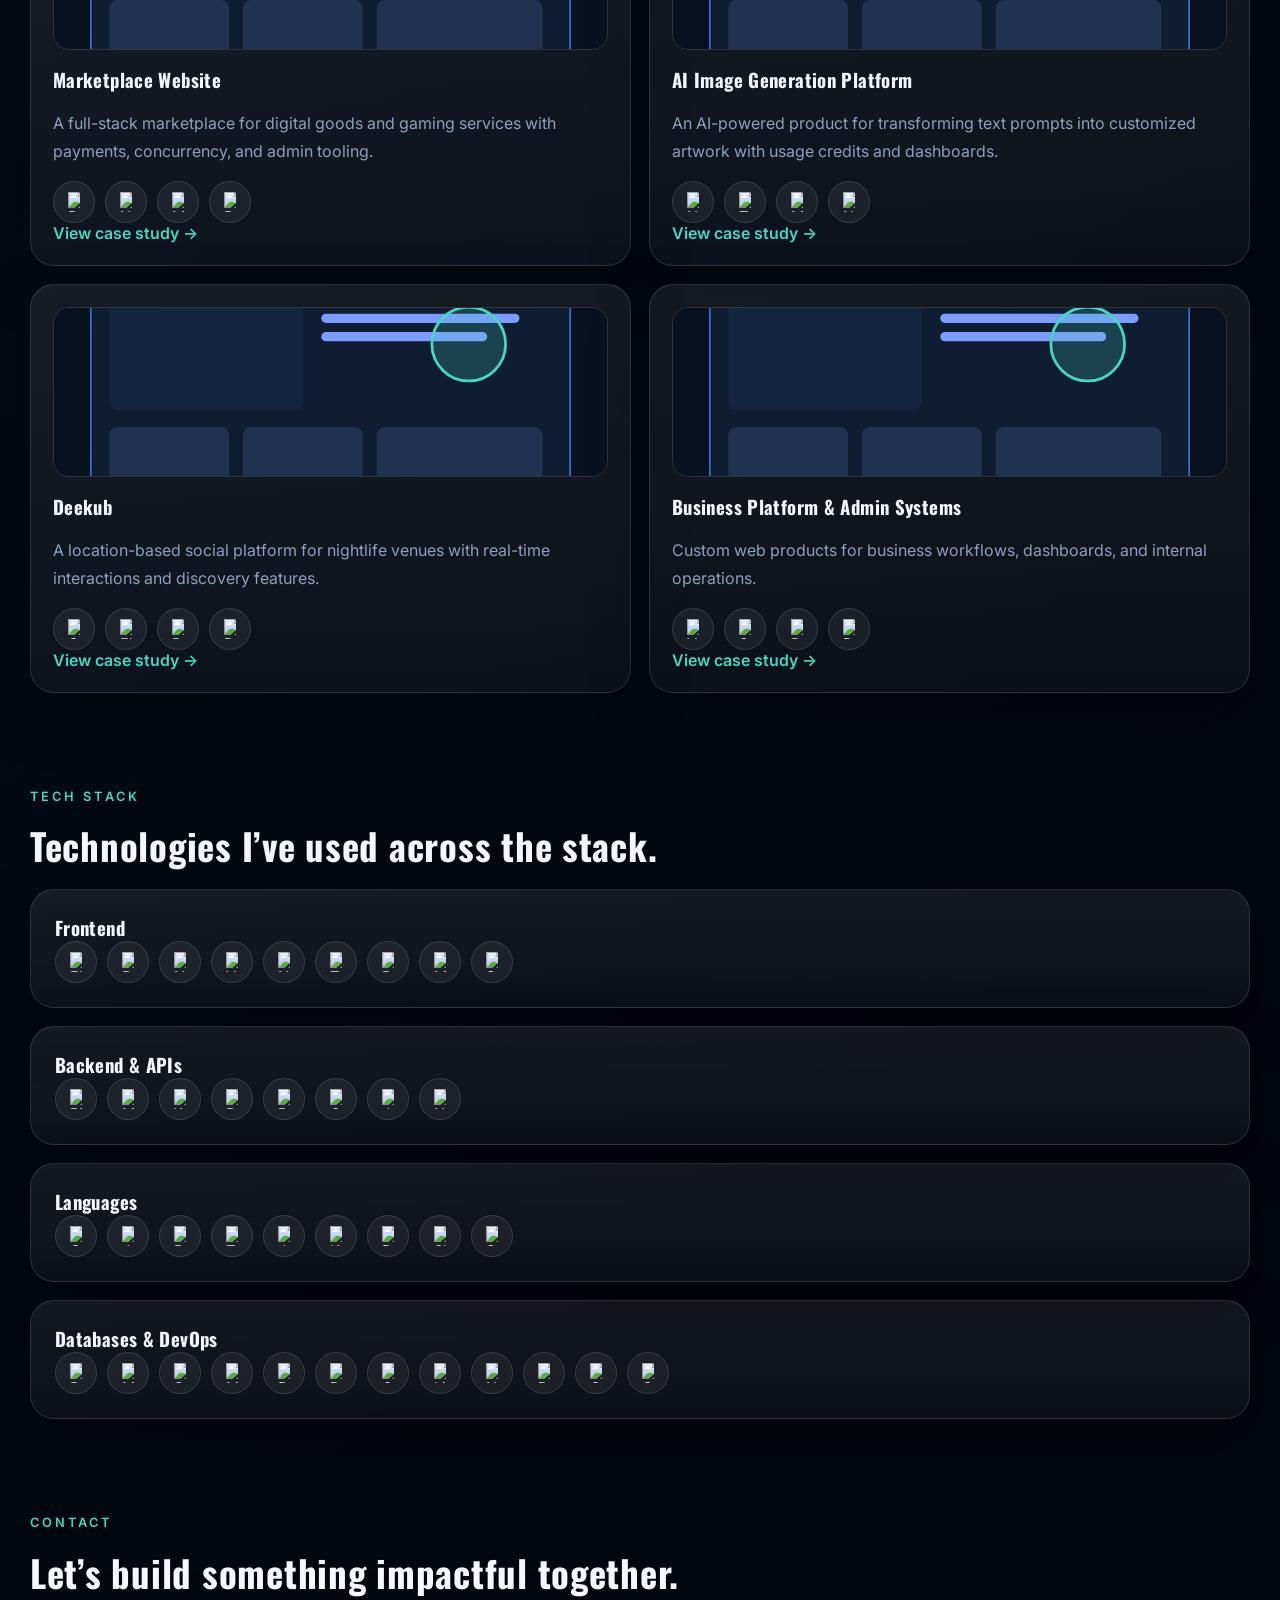
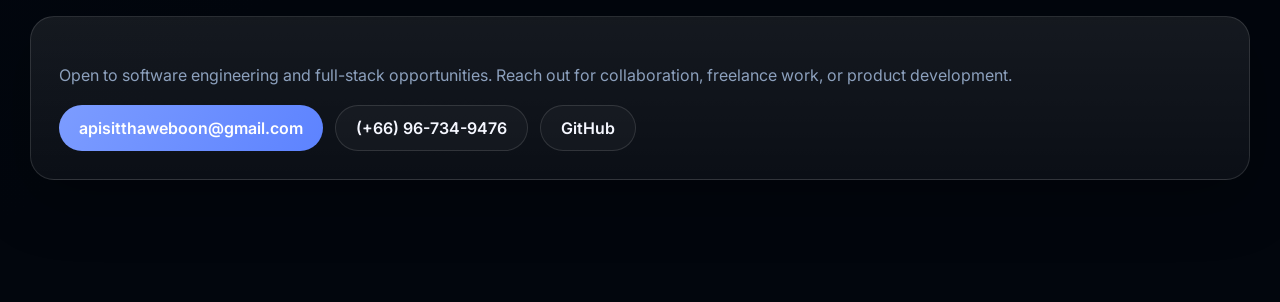
==== commit 819dce7c: "Use real icon images for tech and contact UI" ====
--- a/index.html
+++ b/index.html
@@ -47,7 +47,7 @@
           </div>
           <div class="hero-card">
             <div class="card-glow"></div>
-            <div class="avatar">AT</div>
+            <img class="avatar-image" src="https://github.com/Yayawak.png?size=200" alt="Apisit Thaweboon" />
             <h3>Open to Software Engineer and Full-Stack opportunities</h3>
             <div class="contact-block" id="contact-block"></div>
             <a href="#about" class="text-link">Learn more about my background →</a>
--- a/styles.css
+++ b/styles.css
@@ -222,15 +222,12 @@
   pointer-events: none;
 }
 
-.avatar {
-  display: grid;
-  place-items: center;
+.avatar-image {
   width: 88px;
   height: 88px;
   border-radius: 50%;
-  background: linear-gradient(135deg, var(--accent), var(--accent-2));
-  font-size: 1.8rem;
-  font-weight: 700;
+  object-fit: cover;
+  border: 2px solid rgba(255,255,255,0.16);
   margin-bottom: 16px;
 }
 
@@ -350,7 +347,9 @@
 }
 
 .contact-icon {
-  font-size: 1rem;
+  width: 18px;
+  height: 18px;
+  object-fit: contain;
 }
 
 .tech-chip {
@@ -362,11 +361,13 @@
   border-radius: 50%;
   background: rgba(255,255,255,0.06);
   border: 1px solid var(--border);
-  font-size: 1.15rem;
+  padding: 8px;
 }
 
 .tech-icon {
-  line-height: 1;
+  width: 100%;
+  height: 100%;
+  object-fit: contain;
 }
 
 .contact-links {
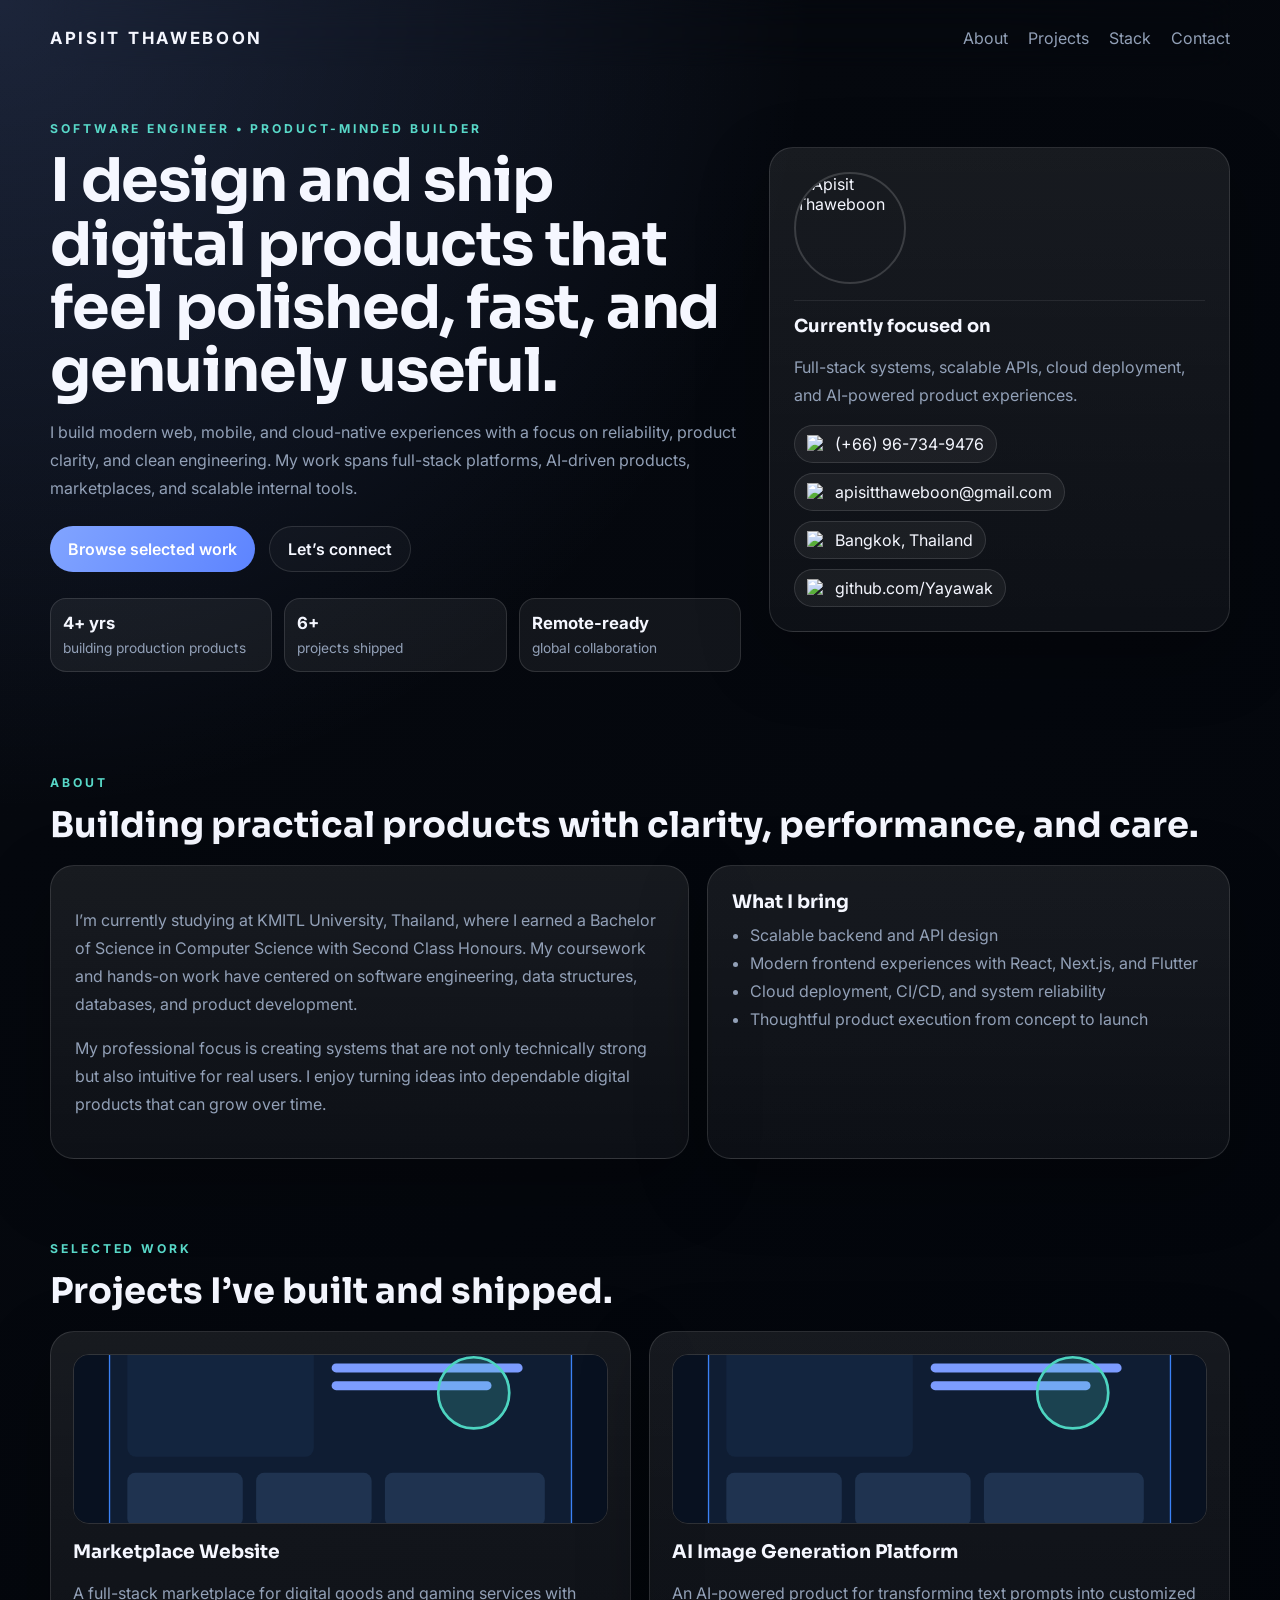
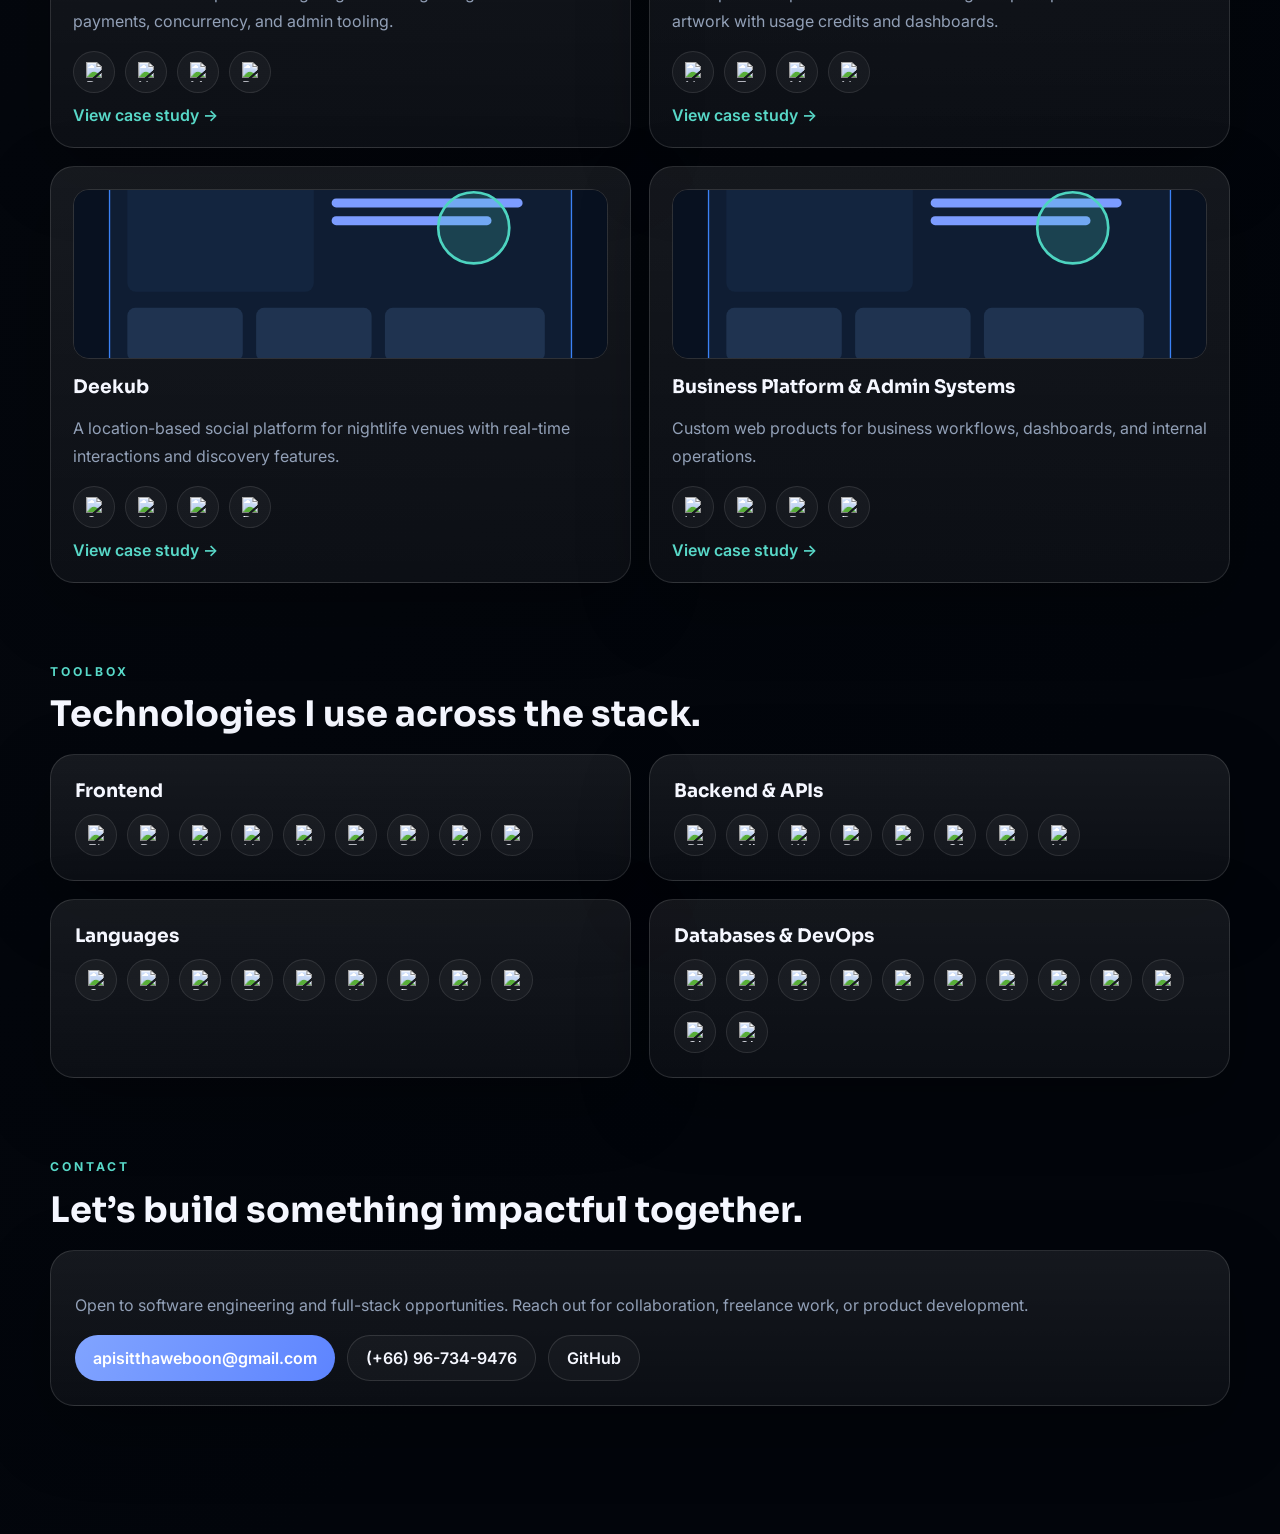
==== commit 9cd54fb1: "Redesign portfolio to match reference aesthetic" ====
--- a/index.html
+++ b/index.html
@@ -7,11 +7,11 @@
     <title>Apisit Thaweboon | Portfolio</title>
     <link rel="preconnect" href="https://fonts.googleapis.com" />
     <link rel="preconnect" href="https://fonts.gstatic.com" crossorigin />
-    <link href="https://fonts.googleapis.com/css2?family=Inter:wght@400;500;600;700;800&family=Oswald:wght@500;600;700&display=swap" rel="stylesheet" />
+    <link href="https://fonts.googleapis.com/css2?family=Inter:wght@400;500;600;700;800&family=Sora:wght@500;600;700;800&display=swap" rel="stylesheet" />
     <link rel="stylesheet" href="styles.css" />
   </head>
   <body>
-    <div class="site-shell">
+    <div class="page-shell">
       <header class="topbar">
         <a class="brand" href="#home">APISIT THAWEBOON</a>
         <button class="menu-toggle" aria-label="Toggle menu" aria-expanded="false">
@@ -22,61 +22,72 @@
         <nav class="nav-links" aria-label="Primary navigation">
           <a href="#about">About</a>
           <a href="#projects">Projects</a>
-          <a href="#techstack">Tech Stack</a>
+          <a href="#techstack">Stack</a>
           <a href="#contact">Contact</a>
         </nav>
       </header>
 
       <main id="home">
-        <section class="hero section-grid">
+        <section class="hero">
           <div class="hero-copy">
-            <p class="eyebrow">Software Engineer • Full-Stack Developer</p>
-            <h1>I build bold, scalable web, mobile, and cloud-native products for real-world users.</h1>
+            <p class="eyebrow">Software Engineer • Product-minded builder</p>
+            <h1>I design and ship digital products that feel polished, fast, and genuinely useful.</h1>
             <p class="hero-text">
-              Software engineer with 4+ years of experience delivering production-grade platforms using Go, Flutter, React/Next.js, Node.js, and Java. I specialize in backend architecture, REST APIs, cloud deployment, and AI-integrated products.
+              I build modern web, mobile, and cloud-native experiences with a focus on reliability, product clarity, and clean engineering. My work spans full-stack platforms, AI-driven products, marketplaces, and scalable internal tools.
             </p>
             <div class="hero-actions">
-              <a class="btn btn-primary" href="#projects">Explore My Work</a>
-              <a class="btn btn-secondary" href="#contact">Let’s Connect</a>
+              <a class="btn btn-primary" href="#projects">Browse selected work</a>
+              <a class="btn btn-secondary" href="#contact">Let’s connect</a>
             </div>
-            <ul class="stats">
-              <li><strong>4+</strong><span>Years building products</span></li>
-              <li><strong>6+</strong><span>Projects launched</span></li>
-              <li><strong>Remote-ready</strong><span>Cloud and CI/CD workflow</span></li>
-            </ul>
+            <div class="hero-highlights">
+              <div>
+                <strong>4+ yrs</strong>
+                <span>building production products</span>
+              </div>
+              <div>
+                <strong>6+</strong>
+                <span>projects shipped</span>
+              </div>
+              <div>
+                <strong>Remote-ready</strong>
+                <span>global collaboration</span>
+              </div>
+            </div>
           </div>
-          <div class="hero-card">
-            <div class="card-glow"></div>
-            <img class="avatar-image" src="https://github.com/Yayawak.png?size=200" alt="Apisit Thaweboon" />
-            <h3>Open to Software Engineer and Full-Stack opportunities</h3>
-            <div class="contact-block" id="contact-block"></div>
-            <a href="#about" class="text-link">Learn more about my background →</a>
-          </div>
+
+          <aside class="hero-panel">
+            <img class="avatar-image" src="https://github.com/Yayawak.png?size=240" alt="Apisit Thaweboon" />
+            <div class="panel-card">
+              <h3>Currently focused on</h3>
+              <p>Full-stack systems, scalable APIs, cloud deployment, and AI-powered product experiences.</p>
+              <div class="contact-block" id="contact-block"></div>
+            </div>
+          </aside>
         </section>
 
-        <section id="about" class="section">
+        <section id="about" class="section about-section">
           <div class="section-heading">
             <p class="eyebrow">About</p>
-            <h2>Education, experience, and a product-minded engineering approach.</h2>
+            <h2>Building practical products with clarity, performance, and care.</h2>
           </div>
           <div class="about-grid">
-            <div class="about-card">
+            <article class="about-card">
               <p>
-                I am currently studying at KMITL University, Thailand, where I earned a Bachelor of Science in Computer Science with a GPA of 3.46/4.0 and Second Class Honours. My coursework covered software engineering, business analysis, data structures, algorithms, and database systems.
+                I’m currently studying at KMITL University, Thailand, where I earned a Bachelor of Science in Computer Science with Second Class Honours. My coursework and hands-on work have centered on software engineering, data structures, databases, and product development.
               </p>
               <p>
-                My work spans custom web applications, payment-enabled marketplaces, AI image generation platforms, and location-based social apps. I enjoy building systems that are reliable, secure, highly available, and easy to scale.
+                My professional focus is creating systems that are not only technically strong but also intuitive for real users. I enjoy turning ideas into dependable digital products that can grow over time.
               </p>
-            </div>
-            <div class="about-card">
-              <h3>What I focus on</h3>
+            </article>
+            <article class="about-card">
+              <h3>What I bring</h3>
               <ul class="check-list">
                 <li>Scalable backend and API design</li>
-                <li>Clean frontend experiences with React/Next.js or Flutter</li>
+                <li>Modern frontend experiences with React, Next.js, and Flutter</li>
                 <li>Cloud deployment, CI/CD, and system reliability</li>
-                <li>Security-sensitive product development</li>
+                <li>Thoughtful product execution from concept to launch</li>
               </ul>
-            </div>
+            </article>
           </div>
         </section>
 
@@ -90,13 +101,13 @@
 
         <section id="techstack" class="section">
           <div class="section-heading">
-            <p class="eyebrow">Tech Stack</p>
-            <h2>Technologies I’ve used across the stack.</h2>
+            <p class="eyebrow">Toolbox</p>
+            <h2>Technologies I use across the stack.</h2>
           </div>
           <div class="stack-grid" id="stack-grid"></div>
         </section>
 
-        <section class="section contact-section" id="contact">
+        <section id="contact" class="section contact-section">
           <div class="section-heading">
             <p class="eyebrow">Contact</p>
             <h2>Let’s build something impactful together.</h2>
--- a/styles.css
+++ b/styles.css
@@ -1,15 +1,15 @@
 :root {
   color-scheme: dark;
-  --bg: #07111f;
-  --bg-alt: #0e1b2f;
+  --bg: #06090f;
+  --bg-soft: #0e1422;
   --surface: rgba(255, 255, 255, 0.06);
   --surface-strong: rgba(255, 255, 255, 0.1);
   --text: #f5f7ff;
-  --muted: #8ca0bd;
-  --accent: #7c9cff;
-  --accent-2: #4dd4c0;
+  --muted: #92a0b7;
+  --accent: #81a4ff;
+  --accent-2: #58d8c8;
   --border: rgba(255, 255, 255, 0.12);
-  --shadow: 0 20px 60px rgba(0, 0, 0, 0.28);
+  --shadow: 0 24px 70px rgba(0, 0, 0, 0.3);
 }
 
 * {
@@ -23,7 +23,9 @@
 body {
   margin: 0;
   font-family: 'Inter', sans-serif;
-  background: radial-gradient(circle at top left, rgba(124, 156, 255, 0.16), transparent 24%), linear-gradient(140deg, var(--bg), #02060d 75%);
+  background:
+    radial-gradient(circle at top left, rgba(129, 164, 255, 0.18), transparent 24%),
+    linear-gradient(135deg, var(--bg), #02050b 78%);
   color: var(--text);
 }
 
@@ -32,29 +34,29 @@
   display: block;
 }
 
-.site-shell {
-  width: min(1220px, calc(100% - 32px));
+.page-shell {
+  width: min(1180px, calc(100% - 32px));
   margin: 0 auto;
-  padding-bottom: 72px;
+  padding-bottom: 80px;
 }
 
 .topbar {
   display: flex;
   align-items: center;
   justify-content: space-between;
-  padding: 28px 0;
+  padding: 28px 0 18px;
   position: sticky;
   top: 0;
+  z-index: 20;
   backdrop-filter: blur(16px);
-  z-index: 20;
 }
 
 .brand {
   color: var(--text);
+  text-decoration: none;
   font-weight: 700;
-  letter-spacing: 0.06em;
-  text-decoration: none;
-  text-transform: uppercase;
+  letter-spacing: 0.16em;
+  font-size: 0.95rem;
 }
 
 .nav-links {
@@ -88,44 +90,41 @@
   border-radius: 2px;
 }
 
-.section-grid {
-  display: grid;
-  grid-template-columns: 1.25fr 0.75fr;
-  gap: 32px;
-  padding: 44px 0 72px;
-  align-items: center;
-}
-
 .eyebrow {
   text-transform: uppercase;
   letter-spacing: 0.24em;
-  font-size: 0.8rem;
+  font-size: 0.76rem;
   color: var(--accent-2);
   margin-bottom: 10px;
-  font-weight: 600;
+  font-weight: 700;
 }
 
 h1, h2, h3 {
   margin: 0;
 }
 
+h1, h2, h3 {
+  font-family: 'Sora', 'Inter', sans-serif;
+}
+
 h1 {
-  font-family: 'Oswald', 'Inter', sans-serif;
-  font-size: clamp(2.2rem, 5vw, 4.2rem);
-  line-height: 1.08;
-  margin-bottom: 18px;
-  letter-spacing: 0.03em;
-  text-transform: uppercase;
-}
-
-h2, h3 {
-  font-family: 'Oswald', 'Inter', sans-serif;
-  letter-spacing: 0.02em;
+  font-size: clamp(2.3rem, 4.7vw, 4.2rem);
+  line-height: 1.05;
+  margin-bottom: 16px;
+  letter-spacing: -0.02em;
 }
 
 h2 {
-  font-size: clamp(1.7rem, 3vw, 2.3rem);
+  font-size: clamp(1.55rem, 3vw, 2.2rem);
   margin-bottom: 16px;
+}
+
+.hero {
+  display: grid;
+  grid-template-columns: 1.2fr 0.8fr;
+  gap: 28px;
+  align-items: center;
+  padding: 40px 0 70px;
 }
 
 .hero-text, p, li {
@@ -138,7 +137,7 @@
   display: flex;
   flex-wrap: wrap;
   gap: 14px;
-  margin-top: 28px;
+  margin-top: 24px;
 }
 
 .btn {
@@ -146,10 +145,10 @@
   justify-content: center;
   align-items: center;
   border-radius: 999px;
-  padding: 12px 20px;
+  padding: 12px 18px;
   text-decoration: none;
   font-weight: 600;
-  transition: transform 0.2s ease, background 0.2s ease;
+  transition: transform 0.2s ease, background 0.2s ease, border-color 0.2s ease;
 }
 
 .btn:hover {
@@ -157,46 +156,43 @@
 }
 
 .btn-primary {
-  background: linear-gradient(120deg, var(--accent), #5d83ff);
+  background: linear-gradient(120deg, var(--accent), #5d84ff);
   color: white;
 }
 
 .btn-secondary {
+  background: rgba(255,255,255,0.03);
   border: 1px solid var(--border);
   color: var(--text);
-  background: rgba(255, 255, 255, 0.03);
-}
-
-.stats {
+}
+
+.hero-highlights {
   display: grid;
   grid-template-columns: repeat(3, minmax(0, 1fr));
   gap: 12px;
-  list-style: none;
-  padding: 0;
-  margin: 32px 0 0;
-}
-
-.stats li {
-  padding: 14px;
+  margin-top: 26px;
+}
+
+.hero-highlights div {
+  padding: 14px 12px;
+  background: var(--surface);
   border: 1px solid var(--border);
   border-radius: 16px;
-  background: var(--surface);
-}
-
-.stats strong {
+}
+
+.hero-highlights strong {
   display: block;
-  font-size: 1.15rem;
+  font-size: 1.05rem;
   margin-bottom: 4px;
 }
 
-.stats span {
+.hero-highlights span {
   color: var(--muted);
-  font-size: 0.88rem;
-}
-
-.hero-card,
+  font-size: 0.86rem;
+}
+
+.hero-panel,
 .about-card,
-.info-card,
 .project-card,
 .stack-card,
 .contact-card,
@@ -207,51 +203,73 @@
   box-shadow: var(--shadow);
 }
 
-.hero-card {
-  position: relative;
-  padding: 28px;
-  overflow: hidden;
-}
-
-.card-glow {
-  position: absolute;
-  inset: auto -20px -40px auto;
-  width: 180px;
-  height: 180px;
-  background: radial-gradient(circle, rgba(77,212,192,0.35), transparent 70%);
-  pointer-events: none;
+.hero-panel {
+  padding: 24px;
 }
 
 .avatar-image {
-  width: 88px;
-  height: 88px;
+  width: 112px;
+  height: 112px;
   border-radius: 50%;
   object-fit: cover;
   border: 2px solid rgba(255,255,255,0.16);
   margin-bottom: 16px;
 }
 
-.hero-card h3 {
-  margin-bottom: 10px;
-  font-size: 1.25rem;
+.hero-panel h3 {
+  font-size: 1.12rem;
+  margin-bottom: 8px;
+}
+
+.panel-card {
+  border-top: 1px solid rgba(255,255,255,0.08);
+  padding-top: 14px;
+}
+
+.contact-block {
+  display: grid;
+  gap: 10px;
+  margin-top: 12px;
+}
+
+.contact-link {
+  display: flex;
+  align-items: center;
+  gap: 10px;
+  color: var(--text);
+  text-decoration: none;
+  padding: 10px 12px;
+  border-radius: 12px;
+  background: rgba(255,255,255,0.03);
+  border: 1px solid rgba(255,255,255,0.08);
+}
+
+.contact-icon {
+  width: 18px;
+  height: 18px;
 }
 
 .text-link {
+  display: inline-flex;
+  margin-top: 12px;
   color: var(--accent-2);
   text-decoration: none;
   font-weight: 600;
 }
 
 .section {
-  padding: 30px 0 50px;
+  padding: 18px 0 48px;
+}
+
+.section-heading {
+  margin-bottom: 18px;
 }
 
 .about-grid,
 .detail-grid {
   display: grid;
-  grid-template-columns: 1.15fr 0.85fr;
-  gap: 20px;
-  align-items: start;
+  grid-template-columns: 1.1fr 0.9fr;
+  gap: 18px;
 }
 
 .about-card,
@@ -261,25 +279,8 @@
 }
 
 .check-list {
-  padding-left: 20px;
-  margin: 0;
-}
-
-.pill-list,
-.tag-row {
-  display: flex;
-  flex-wrap: wrap;
-  gap: 10px;
-}
-
-.pill-list span,
-.tag-row span {
-  padding: 10px 14px;
-  border-radius: 999px;
-  background: var(--surface);
-  border: 1px solid var(--border);
-  color: var(--text);
-  font-size: 0.92rem;
+  padding-left: 18px;
+  margin: 8px 0 0;
 }
 
 .card-grid {
@@ -319,6 +320,132 @@
 
 .stack-grid {
   display: grid;
+  grid-template-columns: repeat(2, minmax(0, 1fr));
+  gap: 18px;
+}
+
+.pill-list,
+.tag-row {
+  display: flex;
+  flex-wrap: wrap;
+  gap: 10px;
+  margin-top: 12px;
+}
+
+.pill-list span,
+.tag-row span,
+.tech-chip {
+  padding: 10px 12px;
+  border-radius: 999px;
+  background: rgba(255,255,255,0.04);
+  border: 1px solid rgba(255,255,255,0.1);
+  color: var(--text);
+  font-size: 0.92rem;
+}
+
+.tech-chip {
+  display: inline-flex;
+  align-items: center;
+  justify-content: center;
+  padding: 8px;
+  min-width: 38px;
+  min-height: 38px;
+}
+
+.tech-icon {
+  width: 18px;
+  height: 18px;
+}
+
+.contact-card {
+  padding: 24px;
+}
+
+.contact-links {
+  display: flex;
+  flex-wrap: wrap;
+  gap: 12px;
+  margin-top: 16px;
+}
+
+.project-page {
+  padding-top: 20px;
+}
+
+.back-link {
+  color: var(--accent-2);
+  text-decoration: none;
+  display: inline-flex;
+  margin-bottom: 18px;
+}
+
+.project-hero {
+  padding: 24px 0 8px;
+}
+
+.project-meta {
+  display: flex;
+  gap: 10px;
+  margin-top: 16px;
+}
+
+.project-meta span {
+  padding: 8px 12px;
+  border-radius: 999px;
+  background: rgba(255,255,255,0.04);
+  border: 1px solid rgba(255,255,255,0.1);
+}
+
+@media (max-width: 860px) {
+  .hero,
+  .about-grid,
+  .detail-grid,
+  .card-grid,
+  .stack-grid {
+    grid-template-columns: 1fr;
+  }
+
+  .hero-highlights {
+    grid-template-columns: 1fr;
+  }
+}
+
+@media (max-width: 640px) {
+  .page-shell {
+    width: min(100%, calc(100% - 24px));
+  }
+
+  .topbar {
+    flex-wrap: wrap;
+    gap: 12px;
+  }
+
+  .menu-toggle {
+    display: inline-flex;
+    margin-left: auto;
+  }
+
+  .nav-links {
+    display: none;
+    width: 100%;
+    flex-direction: column;
+    padding: 8px 0 4px;
+  }
+
+  .nav-links.open {
+    display: flex;
+  }
+
+  .hero {
+    padding-top: 24px;
+  }
+
+  .contact-links {
+    flex-direction: column;
+  }
+}
+
+  display: grid;
   gap: 18px;
 }
 
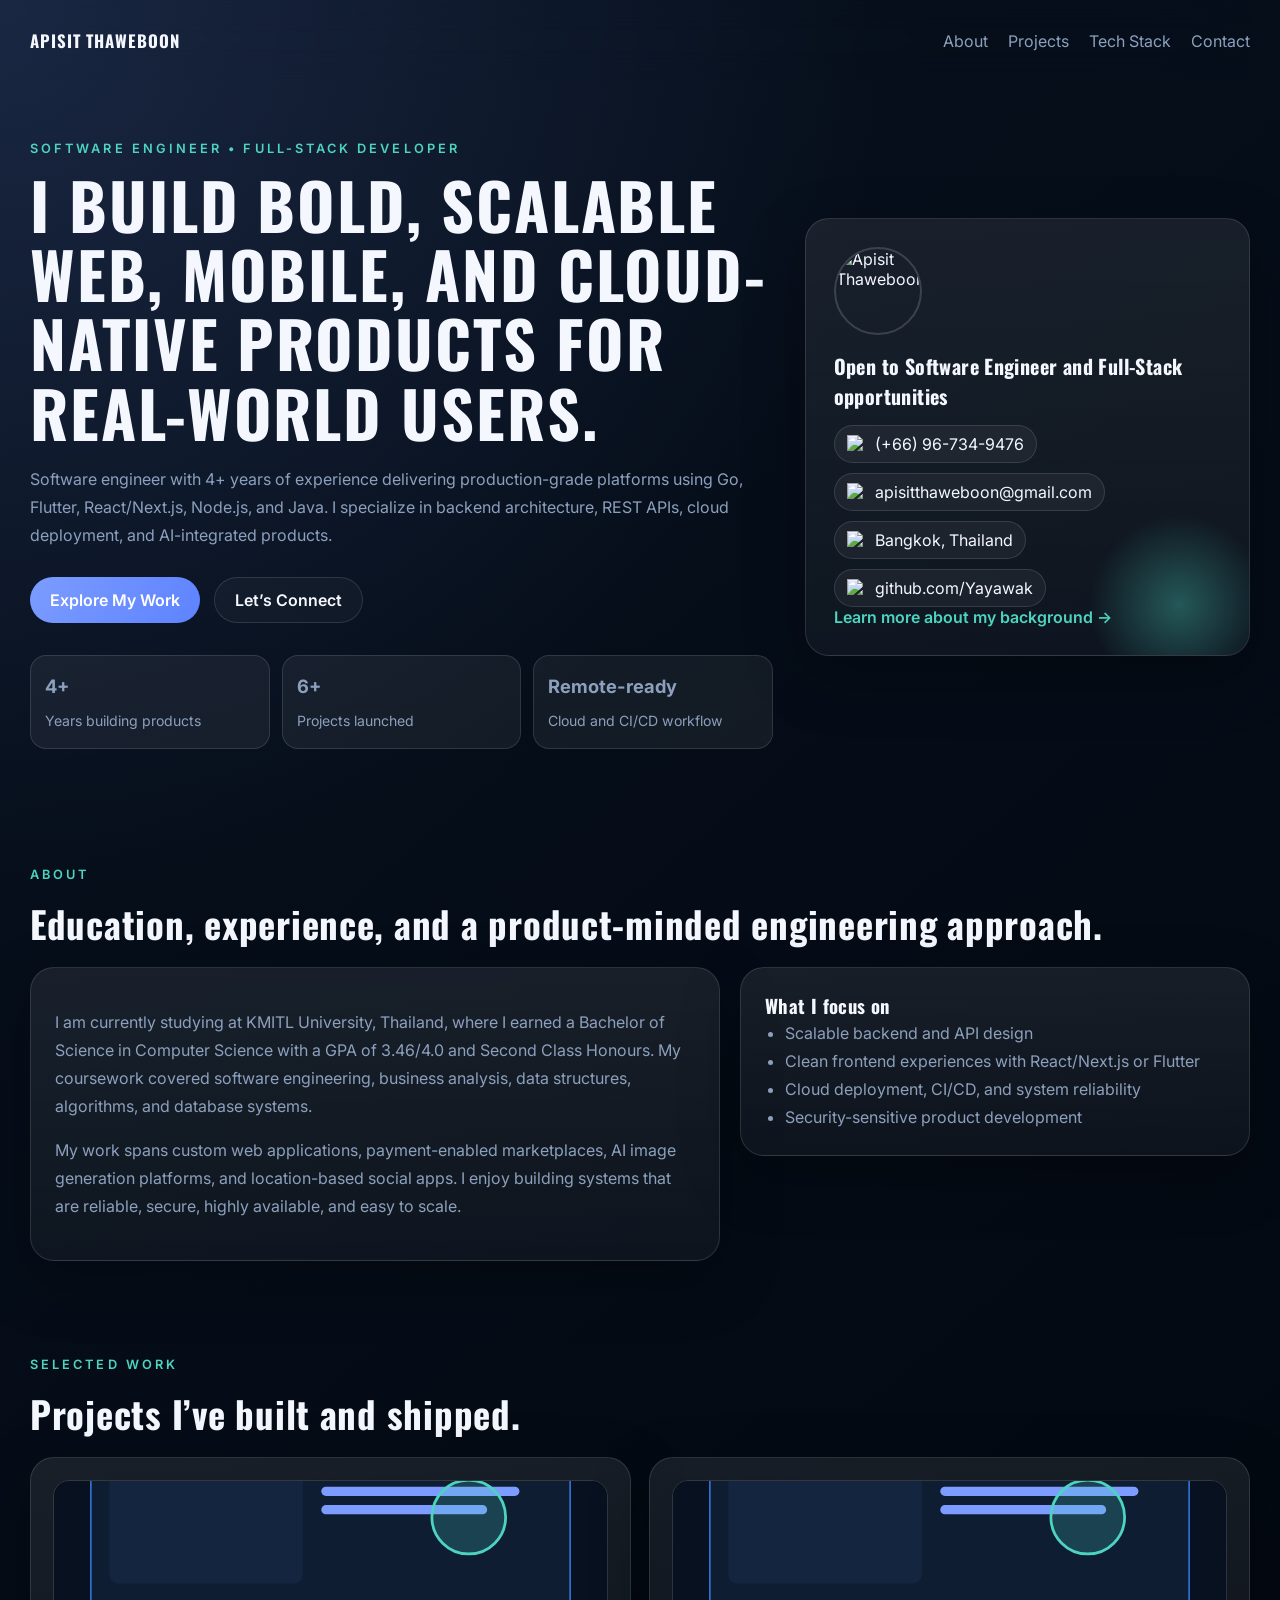
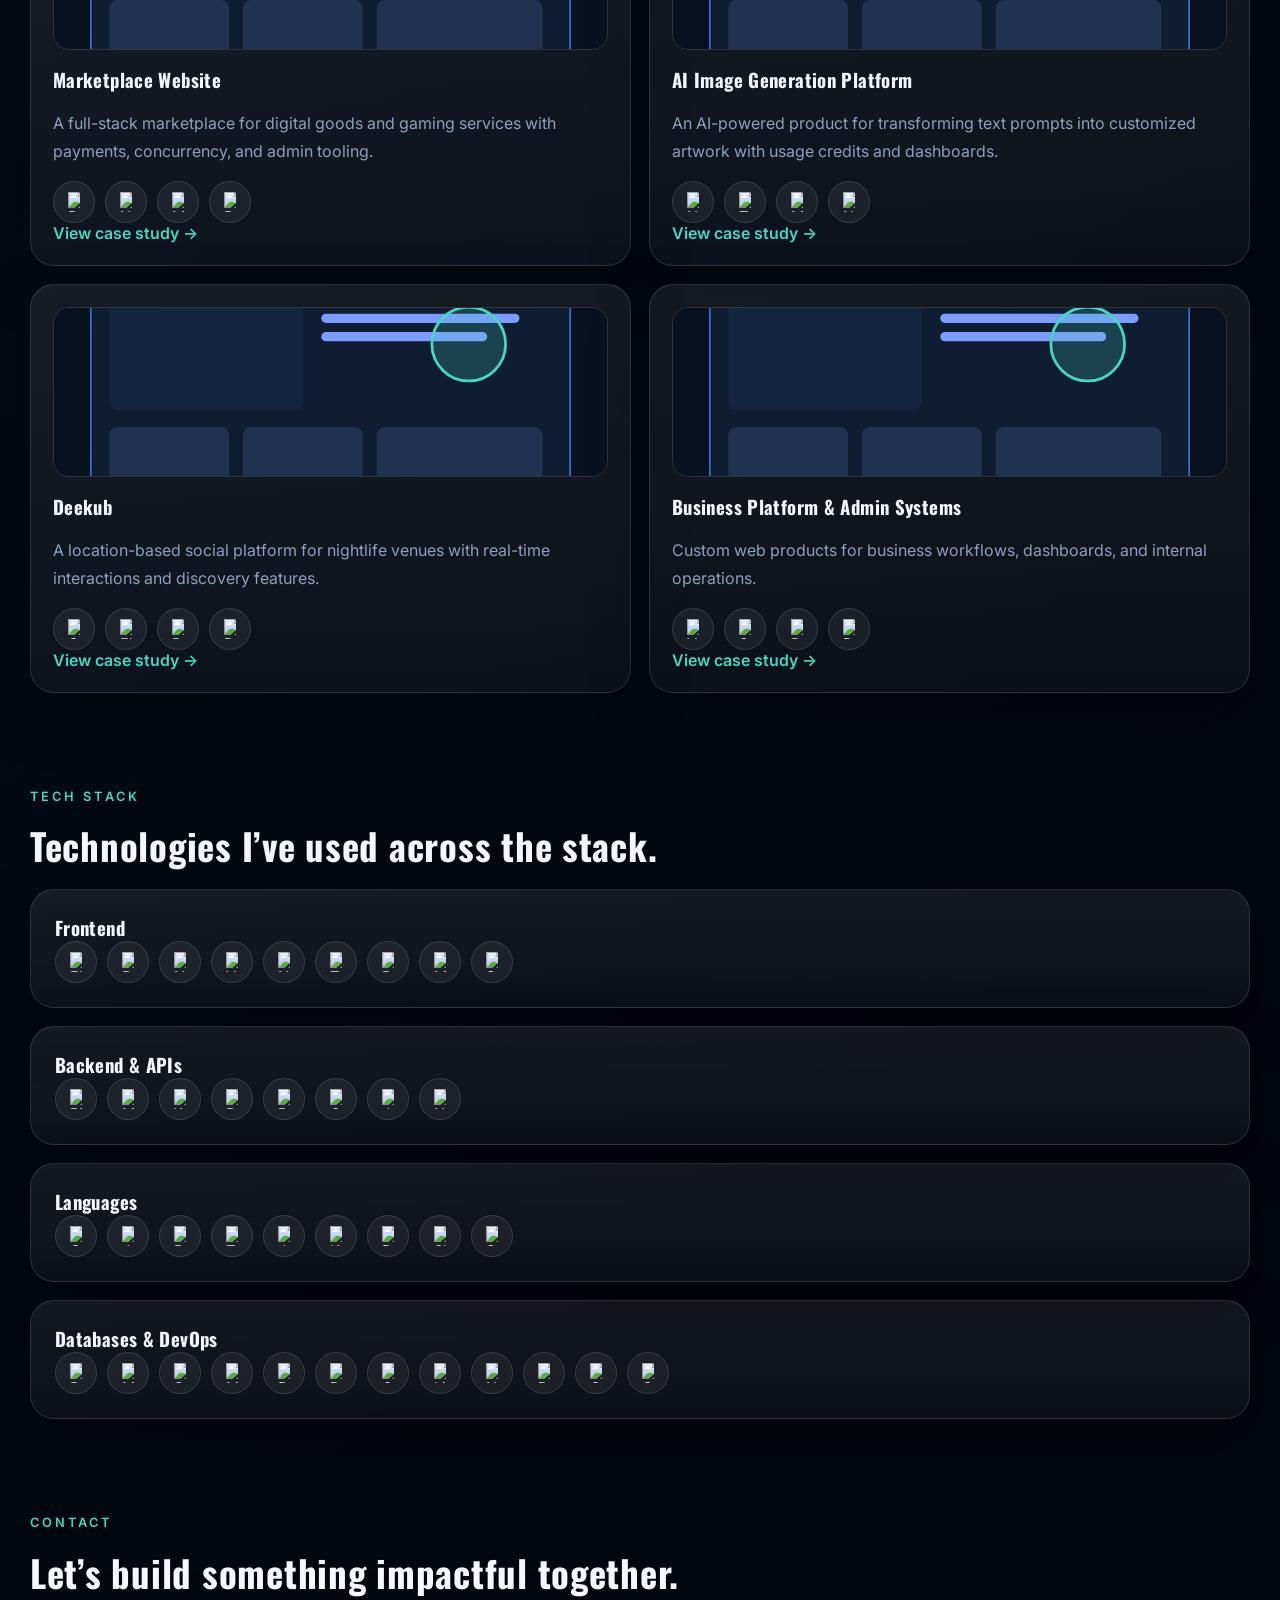
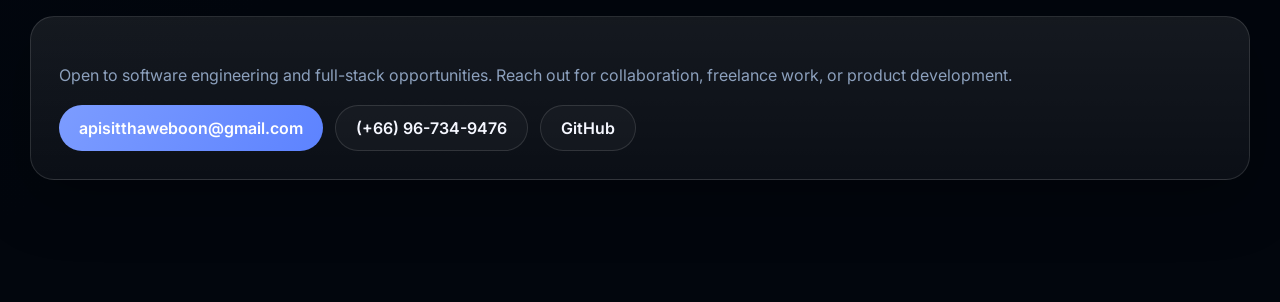
==== commit a2e64980: "Revert "Redesign portfolio to match reference aesthetic" This reverts commit 9cd54fb1ee2b2dbd106d930" ====
--- a/index.html
+++ b/index.html
@@ -7,11 +7,11 @@
     <title>Apisit Thaweboon | Portfolio</title>
     <link rel="preconnect" href="https://fonts.googleapis.com" />
     <link rel="preconnect" href="https://fonts.gstatic.com" crossorigin />
-    <link href="https://fonts.googleapis.com/css2?family=Inter:wght@400;500;600;700;800&family=Sora:wght@500;600;700;800&display=swap" rel="stylesheet" />
+    <link href="https://fonts.googleapis.com/css2?family=Inter:wght@400;500;600;700;800&family=Oswald:wght@500;600;700&display=swap" rel="stylesheet" />
     <link rel="stylesheet" href="styles.css" />
   </head>
   <body>
-    <div class="page-shell">
+    <div class="site-shell">
       <header class="topbar">
         <a class="brand" href="#home">APISIT THAWEBOON</a>
         <button class="menu-toggle" aria-label="Toggle menu" aria-expanded="false">
@@ -22,72 +22,61 @@
         <nav class="nav-links" aria-label="Primary navigation">
           <a href="#about">About</a>
           <a href="#projects">Projects</a>
-          <a href="#techstack">Stack</a>
+          <a href="#techstack">Tech Stack</a>
           <a href="#contact">Contact</a>
         </nav>
       </header>
 
       <main id="home">
-        <section class="hero">
+        <section class="hero section-grid">
           <div class="hero-copy">
-            <p class="eyebrow">Software Engineer • Product-minded builder</p>
-            <h1>I design and ship digital products that feel polished, fast, and genuinely useful.</h1>
+            <p class="eyebrow">Software Engineer • Full-Stack Developer</p>
+            <h1>I build bold, scalable web, mobile, and cloud-native products for real-world users.</h1>
             <p class="hero-text">
-              I build modern web, mobile, and cloud-native experiences with a focus on reliability, product clarity, and clean engineering. My work spans full-stack platforms, AI-driven products, marketplaces, and scalable internal tools.
+              Software engineer with 4+ years of experience delivering production-grade platforms using Go, Flutter, React/Next.js, Node.js, and Java. I specialize in backend architecture, REST APIs, cloud deployment, and AI-integrated products.
             </p>
             <div class="hero-actions">
-              <a class="btn btn-primary" href="#projects">Browse selected work</a>
-              <a class="btn btn-secondary" href="#contact">Let’s connect</a>
+              <a class="btn btn-primary" href="#projects">Explore My Work</a>
+              <a class="btn btn-secondary" href="#contact">Let’s Connect</a>
             </div>
-            <div class="hero-highlights">
-              <div>
-                <strong>4+ yrs</strong>
-                <span>building production products</span>
-              </div>
-              <div>
-                <strong>6+</strong>
-                <span>projects shipped</span>
-              </div>
-              <div>
-                <strong>Remote-ready</strong>
-                <span>global collaboration</span>
-              </div>
-            </div>
+            <ul class="stats">
+              <li><strong>4+</strong><span>Years building products</span></li>
+              <li><strong>6+</strong><span>Projects launched</span></li>
+              <li><strong>Remote-ready</strong><span>Cloud and CI/CD workflow</span></li>
+            </ul>
           </div>
-
-          <aside class="hero-panel">
-            <img class="avatar-image" src="https://github.com/Yayawak.png?size=240" alt="Apisit Thaweboon" />
-            <div class="panel-card">
-              <h3>Currently focused on</h3>
-              <p>Full-stack systems, scalable APIs, cloud deployment, and AI-powered product experiences.</p>
-              <div class="contact-block" id="contact-block"></div>
-            </div>
-          </aside>
+          <div class="hero-card">
+            <div class="card-glow"></div>
+            <img class="avatar-image" src="https://github.com/Yayawak.png?size=200" alt="Apisit Thaweboon" />
+            <h3>Open to Software Engineer and Full-Stack opportunities</h3>
+            <div class="contact-block" id="contact-block"></div>
+            <a href="#about" class="text-link">Learn more about my background →</a>
+          </div>
         </section>
 
-        <section id="about" class="section about-section">
+        <section id="about" class="section">
           <div class="section-heading">
             <p class="eyebrow">About</p>
-            <h2>Building practical products with clarity, performance, and care.</h2>
+            <h2>Education, experience, and a product-minded engineering approach.</h2>
           </div>
           <div class="about-grid">
-            <article class="about-card">
+            <div class="about-card">
               <p>
-                I’m currently studying at KMITL University, Thailand, where I earned a Bachelor of Science in Computer Science with Second Class Honours. My coursework and hands-on work have centered on software engineering, data structures, databases, and product development.
+                I am currently studying at KMITL University, Thailand, where I earned a Bachelor of Science in Computer Science with a GPA of 3.46/4.0 and Second Class Honours. My coursework covered software engineering, business analysis, data structures, algorithms, and database systems.
               </p>
               <p>
-                My professional focus is creating systems that are not only technically strong but also intuitive for real users. I enjoy turning ideas into dependable digital products that can grow over time.
+                My work spans custom web applications, payment-enabled marketplaces, AI image generation platforms, and location-based social apps. I enjoy building systems that are reliable, secure, highly available, and easy to scale.
               </p>
-            </article>
-            <article class="about-card">
-              <h3>What I bring</h3>
+            </div>
+            <div class="about-card">
+              <h3>What I focus on</h3>
               <ul class="check-list">
                 <li>Scalable backend and API design</li>
-                <li>Modern frontend experiences with React, Next.js, and Flutter</li>
+                <li>Clean frontend experiences with React/Next.js or Flutter</li>
                 <li>Cloud deployment, CI/CD, and system reliability</li>
-                <li>Thoughtful product execution from concept to launch</li>
+                <li>Security-sensitive product development</li>
               </ul>
-            </article>
+            </div>
           </div>
         </section>
 
@@ -101,13 +90,13 @@
 
         <section id="techstack" class="section">
           <div class="section-heading">
-            <p class="eyebrow">Toolbox</p>
-            <h2>Technologies I use across the stack.</h2>
+            <p class="eyebrow">Tech Stack</p>
+            <h2>Technologies I’ve used across the stack.</h2>
           </div>
           <div class="stack-grid" id="stack-grid"></div>
         </section>
 
-        <section id="contact" class="section contact-section">
+        <section class="section contact-section" id="contact">
           <div class="section-heading">
             <p class="eyebrow">Contact</p>
             <h2>Let’s build something impactful together.</h2>
--- a/styles.css
+++ b/styles.css
@@ -1,15 +1,15 @@
 :root {
   color-scheme: dark;
-  --bg: #06090f;
-  --bg-soft: #0e1422;
+  --bg: #07111f;
+  --bg-alt: #0e1b2f;
   --surface: rgba(255, 255, 255, 0.06);
   --surface-strong: rgba(255, 255, 255, 0.1);
   --text: #f5f7ff;
-  --muted: #92a0b7;
-  --accent: #81a4ff;
-  --accent-2: #58d8c8;
+  --muted: #8ca0bd;
+  --accent: #7c9cff;
+  --accent-2: #4dd4c0;
   --border: rgba(255, 255, 255, 0.12);
-  --shadow: 0 24px 70px rgba(0, 0, 0, 0.3);
+  --shadow: 0 20px 60px rgba(0, 0, 0, 0.28);
 }
 
 * {
@@ -23,9 +23,7 @@
 body {
   margin: 0;
   font-family: 'Inter', sans-serif;
-  background:
-    radial-gradient(circle at top left, rgba(129, 164, 255, 0.18), transparent 24%),
-    linear-gradient(135deg, var(--bg), #02050b 78%);
+  background: radial-gradient(circle at top left, rgba(124, 156, 255, 0.16), transparent 24%), linear-gradient(140deg, var(--bg), #02060d 75%);
   color: var(--text);
 }
 
@@ -34,29 +32,29 @@
   display: block;
 }
 
-.page-shell {
-  width: min(1180px, calc(100% - 32px));
+.site-shell {
+  width: min(1220px, calc(100% - 32px));
   margin: 0 auto;
-  padding-bottom: 80px;
+  padding-bottom: 72px;
 }
 
 .topbar {
   display: flex;
   align-items: center;
   justify-content: space-between;
-  padding: 28px 0 18px;
+  padding: 28px 0;
   position: sticky;
   top: 0;
+  backdrop-filter: blur(16px);
   z-index: 20;
-  backdrop-filter: blur(16px);
 }
 
 .brand {
   color: var(--text);
-  text-decoration: none;
   font-weight: 700;
-  letter-spacing: 0.16em;
-  font-size: 0.95rem;
+  letter-spacing: 0.06em;
+  text-decoration: none;
+  text-transform: uppercase;
 }
 
 .nav-links {
@@ -90,41 +88,44 @@
   border-radius: 2px;
 }
 
+.section-grid {
+  display: grid;
+  grid-template-columns: 1.25fr 0.75fr;
+  gap: 32px;
+  padding: 44px 0 72px;
+  align-items: center;
+}
+
 .eyebrow {
   text-transform: uppercase;
   letter-spacing: 0.24em;
-  font-size: 0.76rem;
+  font-size: 0.8rem;
   color: var(--accent-2);
   margin-bottom: 10px;
-  font-weight: 700;
+  font-weight: 600;
 }
 
 h1, h2, h3 {
   margin: 0;
 }
 
-h1, h2, h3 {
-  font-family: 'Sora', 'Inter', sans-serif;
-}
-
 h1 {
-  font-size: clamp(2.3rem, 4.7vw, 4.2rem);
-  line-height: 1.05;
+  font-family: 'Oswald', 'Inter', sans-serif;
+  font-size: clamp(2.2rem, 5vw, 4.2rem);
+  line-height: 1.08;
+  margin-bottom: 18px;
+  letter-spacing: 0.03em;
+  text-transform: uppercase;
+}
+
+h2, h3 {
+  font-family: 'Oswald', 'Inter', sans-serif;
+  letter-spacing: 0.02em;
+}
+
+h2 {
+  font-size: clamp(1.7rem, 3vw, 2.3rem);
   margin-bottom: 16px;
-  letter-spacing: -0.02em;
-}
-
-h2 {
-  font-size: clamp(1.55rem, 3vw, 2.2rem);
-  margin-bottom: 16px;
-}
-
-.hero {
-  display: grid;
-  grid-template-columns: 1.2fr 0.8fr;
-  gap: 28px;
-  align-items: center;
-  padding: 40px 0 70px;
 }
 
 .hero-text, p, li {
@@ -137,7 +138,7 @@
   display: flex;
   flex-wrap: wrap;
   gap: 14px;
-  margin-top: 24px;
+  margin-top: 28px;
 }
 
 .btn {
@@ -145,10 +146,10 @@
   justify-content: center;
   align-items: center;
   border-radius: 999px;
-  padding: 12px 18px;
+  padding: 12px 20px;
   text-decoration: none;
   font-weight: 600;
-  transition: transform 0.2s ease, background 0.2s ease, border-color 0.2s ease;
+  transition: transform 0.2s ease, background 0.2s ease;
 }
 
 .btn:hover {
@@ -156,43 +157,46 @@
 }
 
 .btn-primary {
-  background: linear-gradient(120deg, var(--accent), #5d84ff);
+  background: linear-gradient(120deg, var(--accent), #5d83ff);
   color: white;
 }
 
 .btn-secondary {
-  background: rgba(255,255,255,0.03);
-  border: 1px solid var(--border);
-  color: var(--text);
-}
-
-.hero-highlights {
+  border: 1px solid var(--border);
+  color: var(--text);
+  background: rgba(255, 255, 255, 0.03);
+}
+
+.stats {
   display: grid;
   grid-template-columns: repeat(3, minmax(0, 1fr));
   gap: 12px;
-  margin-top: 26px;
-}
-
-.hero-highlights div {
-  padding: 14px 12px;
+  list-style: none;
+  padding: 0;
+  margin: 32px 0 0;
+}
+
+.stats li {
+  padding: 14px;
+  border: 1px solid var(--border);
+  border-radius: 16px;
   background: var(--surface);
-  border: 1px solid var(--border);
-  border-radius: 16px;
-}
-
-.hero-highlights strong {
+}
+
+.stats strong {
   display: block;
-  font-size: 1.05rem;
+  font-size: 1.15rem;
   margin-bottom: 4px;
 }
 
-.hero-highlights span {
+.stats span {
   color: var(--muted);
-  font-size: 0.86rem;
-}
-
-.hero-panel,
+  font-size: 0.88rem;
+}
+
+.hero-card,
 .about-card,
+.info-card,
 .project-card,
 .stack-card,
 .contact-card,
@@ -203,73 +207,51 @@
   box-shadow: var(--shadow);
 }
 
-.hero-panel {
-  padding: 24px;
+.hero-card {
+  position: relative;
+  padding: 28px;
+  overflow: hidden;
+}
+
+.card-glow {
+  position: absolute;
+  inset: auto -20px -40px auto;
+  width: 180px;
+  height: 180px;
+  background: radial-gradient(circle, rgba(77,212,192,0.35), transparent 70%);
+  pointer-events: none;
 }
 
 .avatar-image {
-  width: 112px;
-  height: 112px;
+  width: 88px;
+  height: 88px;
   border-radius: 50%;
   object-fit: cover;
   border: 2px solid rgba(255,255,255,0.16);
   margin-bottom: 16px;
 }
 
-.hero-panel h3 {
-  font-size: 1.12rem;
-  margin-bottom: 8px;
-}
-
-.panel-card {
-  border-top: 1px solid rgba(255,255,255,0.08);
-  padding-top: 14px;
-}
-
-.contact-block {
-  display: grid;
-  gap: 10px;
-  margin-top: 12px;
-}
-
-.contact-link {
-  display: flex;
-  align-items: center;
-  gap: 10px;
-  color: var(--text);
-  text-decoration: none;
-  padding: 10px 12px;
-  border-radius: 12px;
-  background: rgba(255,255,255,0.03);
-  border: 1px solid rgba(255,255,255,0.08);
-}
-
-.contact-icon {
-  width: 18px;
-  height: 18px;
+.hero-card h3 {
+  margin-bottom: 10px;
+  font-size: 1.25rem;
 }
 
 .text-link {
-  display: inline-flex;
-  margin-top: 12px;
   color: var(--accent-2);
   text-decoration: none;
   font-weight: 600;
 }
 
 .section {
-  padding: 18px 0 48px;
-}
-
-.section-heading {
-  margin-bottom: 18px;
+  padding: 30px 0 50px;
 }
 
 .about-grid,
 .detail-grid {
   display: grid;
-  grid-template-columns: 1.1fr 0.9fr;
-  gap: 18px;
+  grid-template-columns: 1.15fr 0.85fr;
+  gap: 20px;
+  align-items: start;
 }
 
 .about-card,
@@ -279,8 +261,25 @@
 }
 
 .check-list {
-  padding-left: 18px;
-  margin: 8px 0 0;
+  padding-left: 20px;
+  margin: 0;
+}
+
+.pill-list,
+.tag-row {
+  display: flex;
+  flex-wrap: wrap;
+  gap: 10px;
+}
+
+.pill-list span,
+.tag-row span {
+  padding: 10px 14px;
+  border-radius: 999px;
+  background: var(--surface);
+  border: 1px solid var(--border);
+  color: var(--text);
+  font-size: 0.92rem;
 }
 
 .card-grid {
@@ -319,132 +318,6 @@
 }
 
 .stack-grid {
-  display: grid;
-  grid-template-columns: repeat(2, minmax(0, 1fr));
-  gap: 18px;
-}
-
-.pill-list,
-.tag-row {
-  display: flex;
-  flex-wrap: wrap;
-  gap: 10px;
-  margin-top: 12px;
-}
-
-.pill-list span,
-.tag-row span,
-.tech-chip {
-  padding: 10px 12px;
-  border-radius: 999px;
-  background: rgba(255,255,255,0.04);
-  border: 1px solid rgba(255,255,255,0.1);
-  color: var(--text);
-  font-size: 0.92rem;
-}
-
-.tech-chip {
-  display: inline-flex;
-  align-items: center;
-  justify-content: center;
-  padding: 8px;
-  min-width: 38px;
-  min-height: 38px;
-}
-
-.tech-icon {
-  width: 18px;
-  height: 18px;
-}
-
-.contact-card {
-  padding: 24px;
-}
-
-.contact-links {
-  display: flex;
-  flex-wrap: wrap;
-  gap: 12px;
-  margin-top: 16px;
-}
-
-.project-page {
-  padding-top: 20px;
-}
-
-.back-link {
-  color: var(--accent-2);
-  text-decoration: none;
-  display: inline-flex;
-  margin-bottom: 18px;
-}
-
-.project-hero {
-  padding: 24px 0 8px;
-}
-
-.project-meta {
-  display: flex;
-  gap: 10px;
-  margin-top: 16px;
-}
-
-.project-meta span {
-  padding: 8px 12px;
-  border-radius: 999px;
-  background: rgba(255,255,255,0.04);
-  border: 1px solid rgba(255,255,255,0.1);
-}
-
-@media (max-width: 860px) {
-  .hero,
-  .about-grid,
-  .detail-grid,
-  .card-grid,
-  .stack-grid {
-    grid-template-columns: 1fr;
-  }
-
-  .hero-highlights {
-    grid-template-columns: 1fr;
-  }
-}
-
-@media (max-width: 640px) {
-  .page-shell {
-    width: min(100%, calc(100% - 24px));
-  }
-
-  .topbar {
-    flex-wrap: wrap;
-    gap: 12px;
-  }
-
-  .menu-toggle {
-    display: inline-flex;
-    margin-left: auto;
-  }
-
-  .nav-links {
-    display: none;
-    width: 100%;
-    flex-direction: column;
-    padding: 8px 0 4px;
-  }
-
-  .nav-links.open {
-    display: flex;
-  }
-
-  .hero {
-    padding-top: 24px;
-  }
-
-  .contact-links {
-    flex-direction: column;
-  }
-}
-
   display: grid;
   gap: 18px;
 }
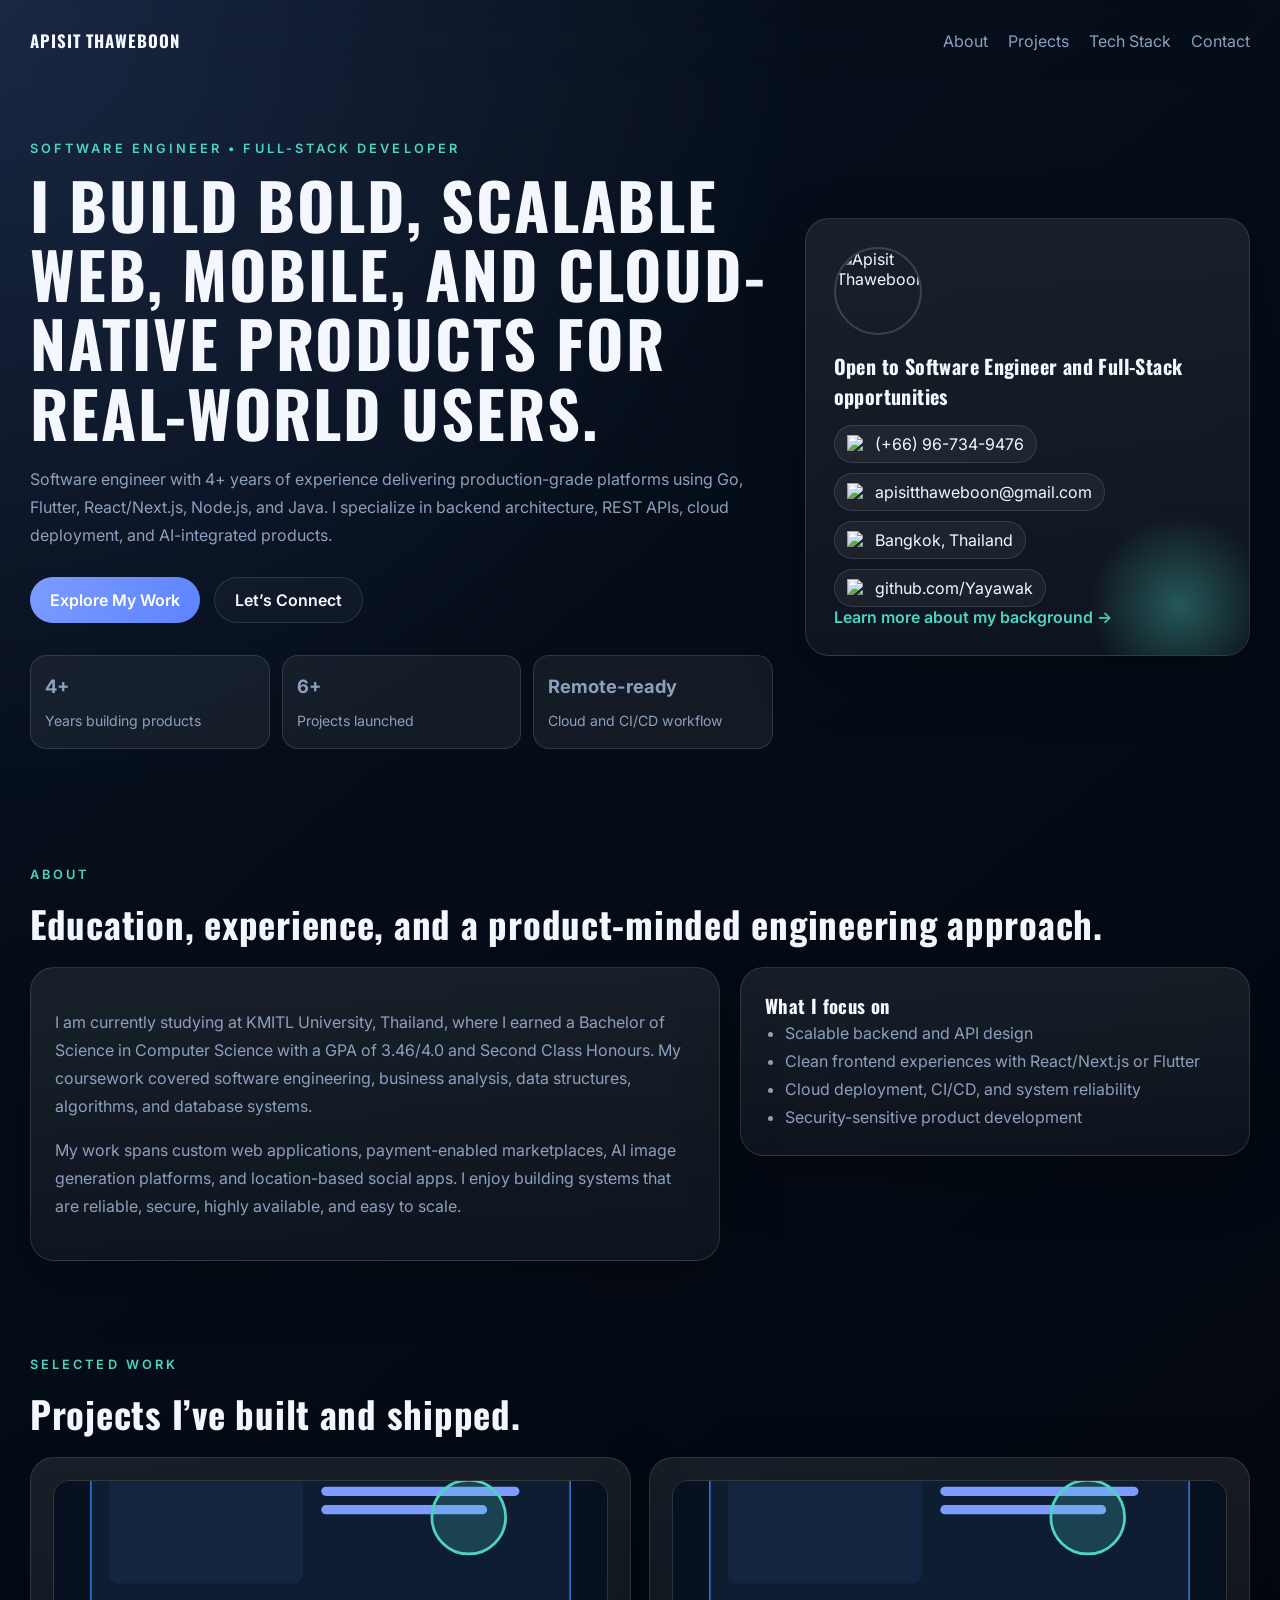
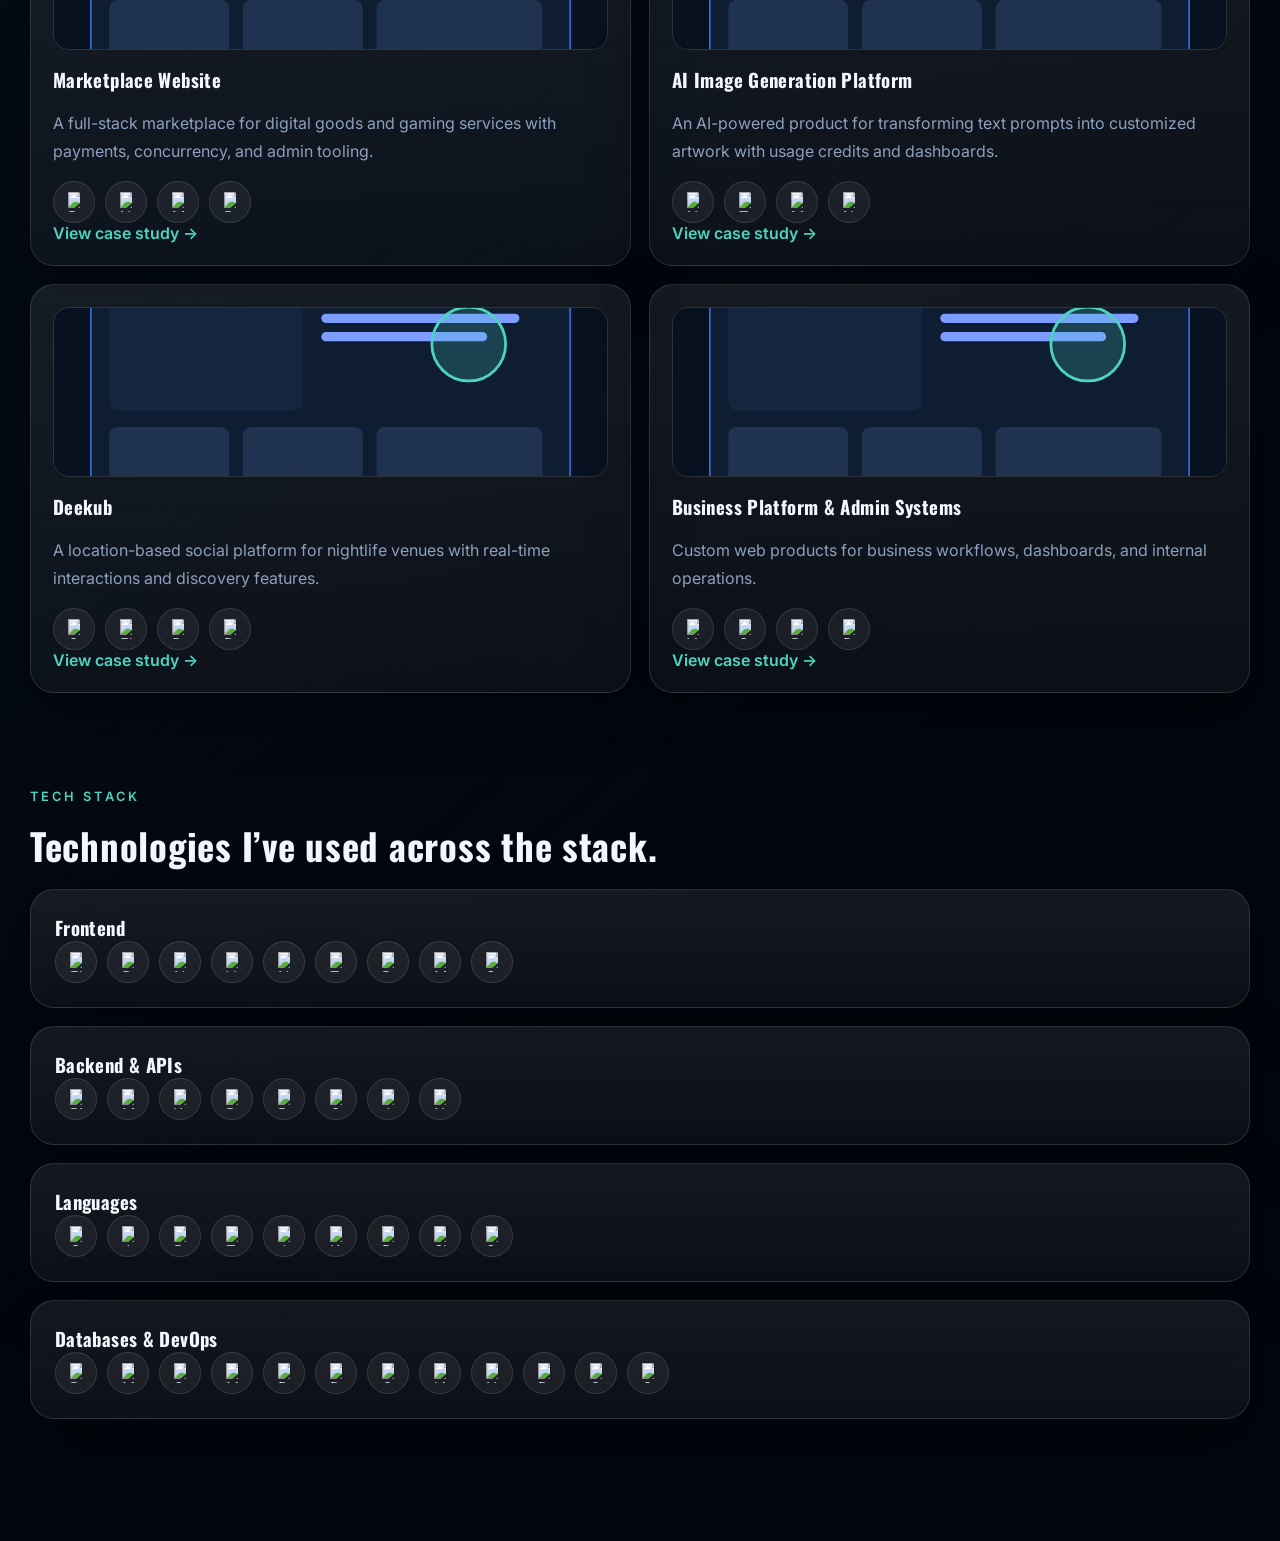
==== commit 75eab5c8: "Use branded SVG icons and remove bottom contact section" ====
--- a/index.html
+++ b/index.html
@@ -96,20 +96,6 @@
           <div class="stack-grid" id="stack-grid"></div>
         </section>
 
-        <section class="section contact-section" id="contact">
-          <div class="section-heading">
-            <p class="eyebrow">Contact</p>
-            <h2>Let’s build something impactful together.</h2>
-          </div>
-          <div class="contact-card">
-            <p>Open to software engineering and full-stack opportunities. Reach out for collaboration, freelance work, or product development.</p>
-            <div class="contact-links">
-              <a class="btn btn-primary" href="mailto:apisitthaweboon@gmail.com">apisitthaweboon@gmail.com</a>
-              <a class="btn btn-secondary" href="tel:+66967349476">(+66) 96-734-9476</a>
-              <a class="btn btn-secondary" href="https://github.com/Yayawak" target="_blank" rel="noreferrer">GitHub</a>
-            </div>
-          </div>
-        </section>
       </main>
     </div>
 
--- a/styles.css
+++ b/styles.css
@@ -282,6 +282,37 @@
   font-size: 0.92rem;
 }
 
+.tech-chip {
+  display: inline-flex;
+  align-items: center;
+  justify-content: center;
+  width: 48px;
+  height: 48px;
+  padding: 0;
+  border-radius: 50%;
+  background: rgba(255, 255, 255, 0.06);
+  border: 1px solid rgba(255, 255, 255, 0.12);
+}
+
+.tech-icon,
+.contact-icon {
+  width: 24px;
+  height: 24px;
+  display: block;
+}
+
+.contact-link {
+  display: inline-flex;
+  align-items: center;
+  gap: 10px;
+  padding: 10px 14px;
+  border-radius: 999px;
+  background: rgba(255, 255, 255, 0.04);
+  border: 1px solid rgba(255, 255, 255, 0.12);
+  color: var(--text);
+  text-decoration: none;
+}
+
 .card-grid {
   display: grid;
   grid-template-columns: repeat(2, minmax(0, 1fr));
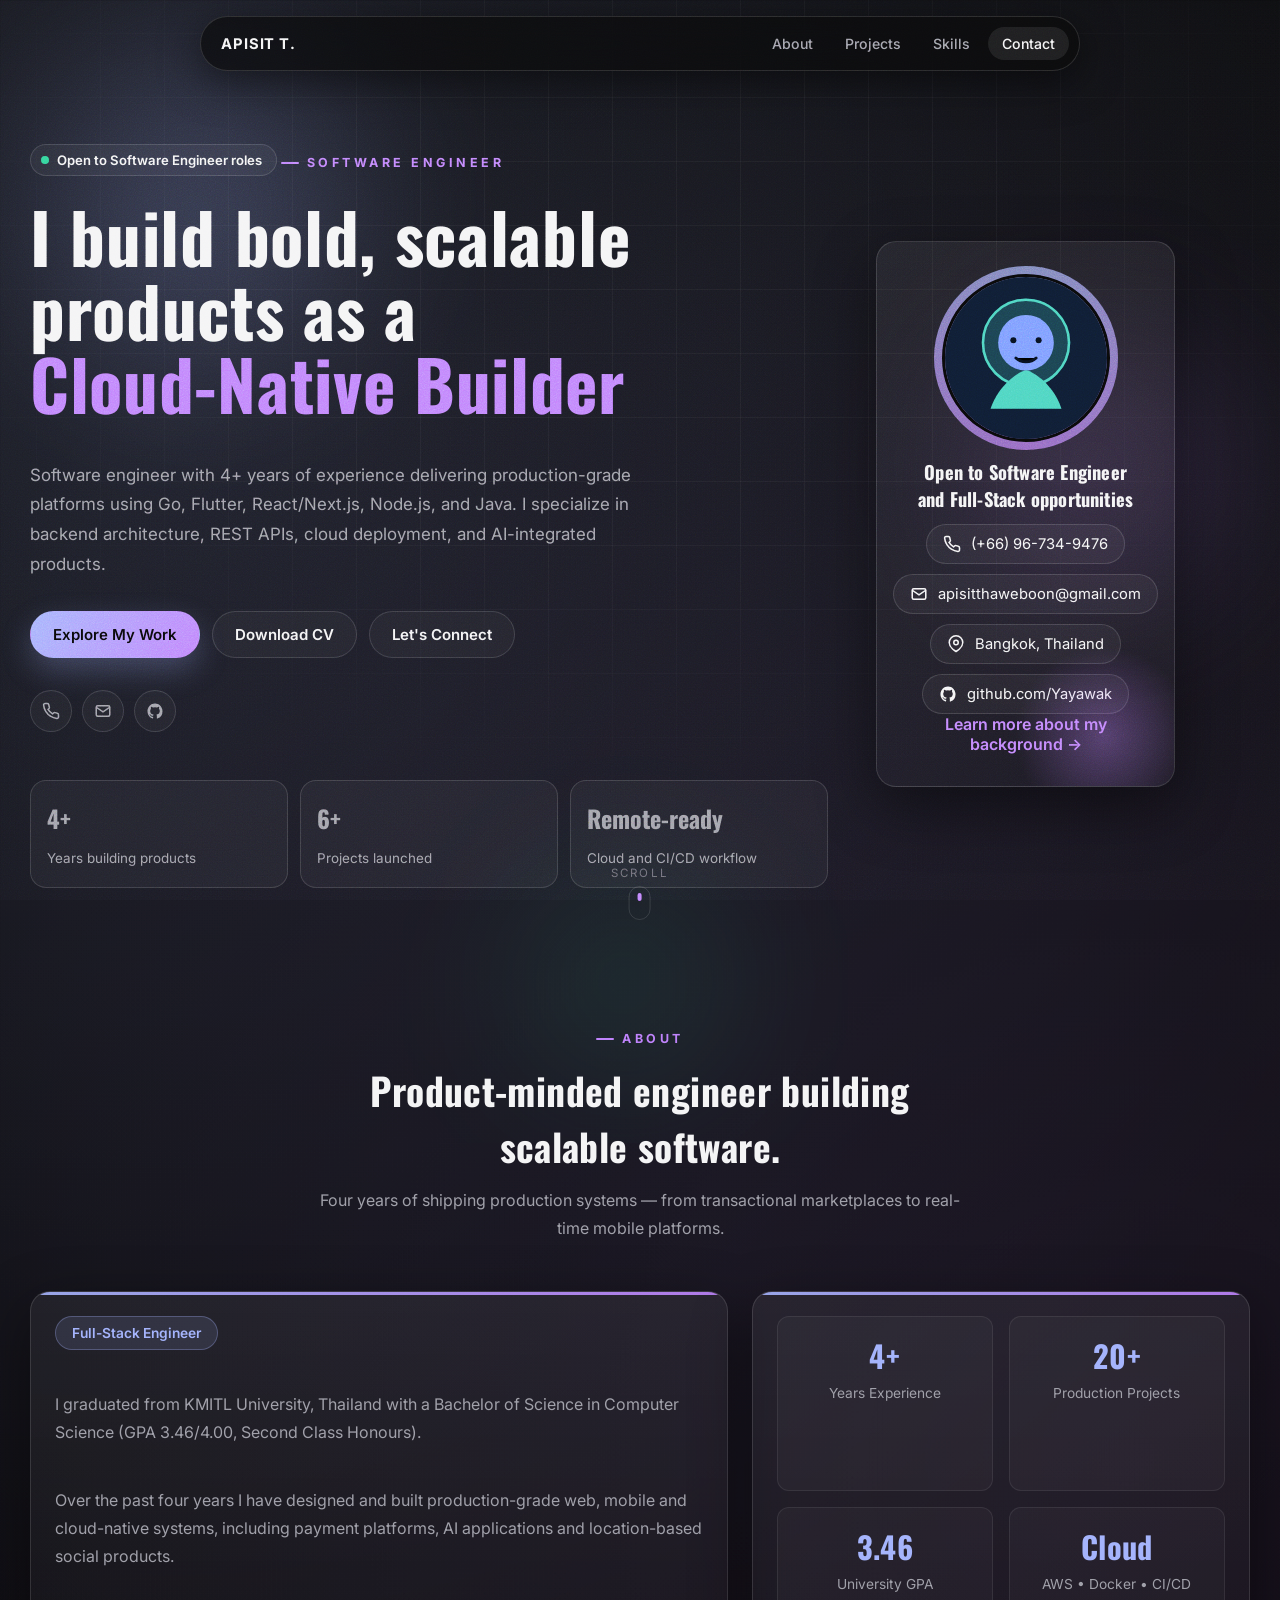
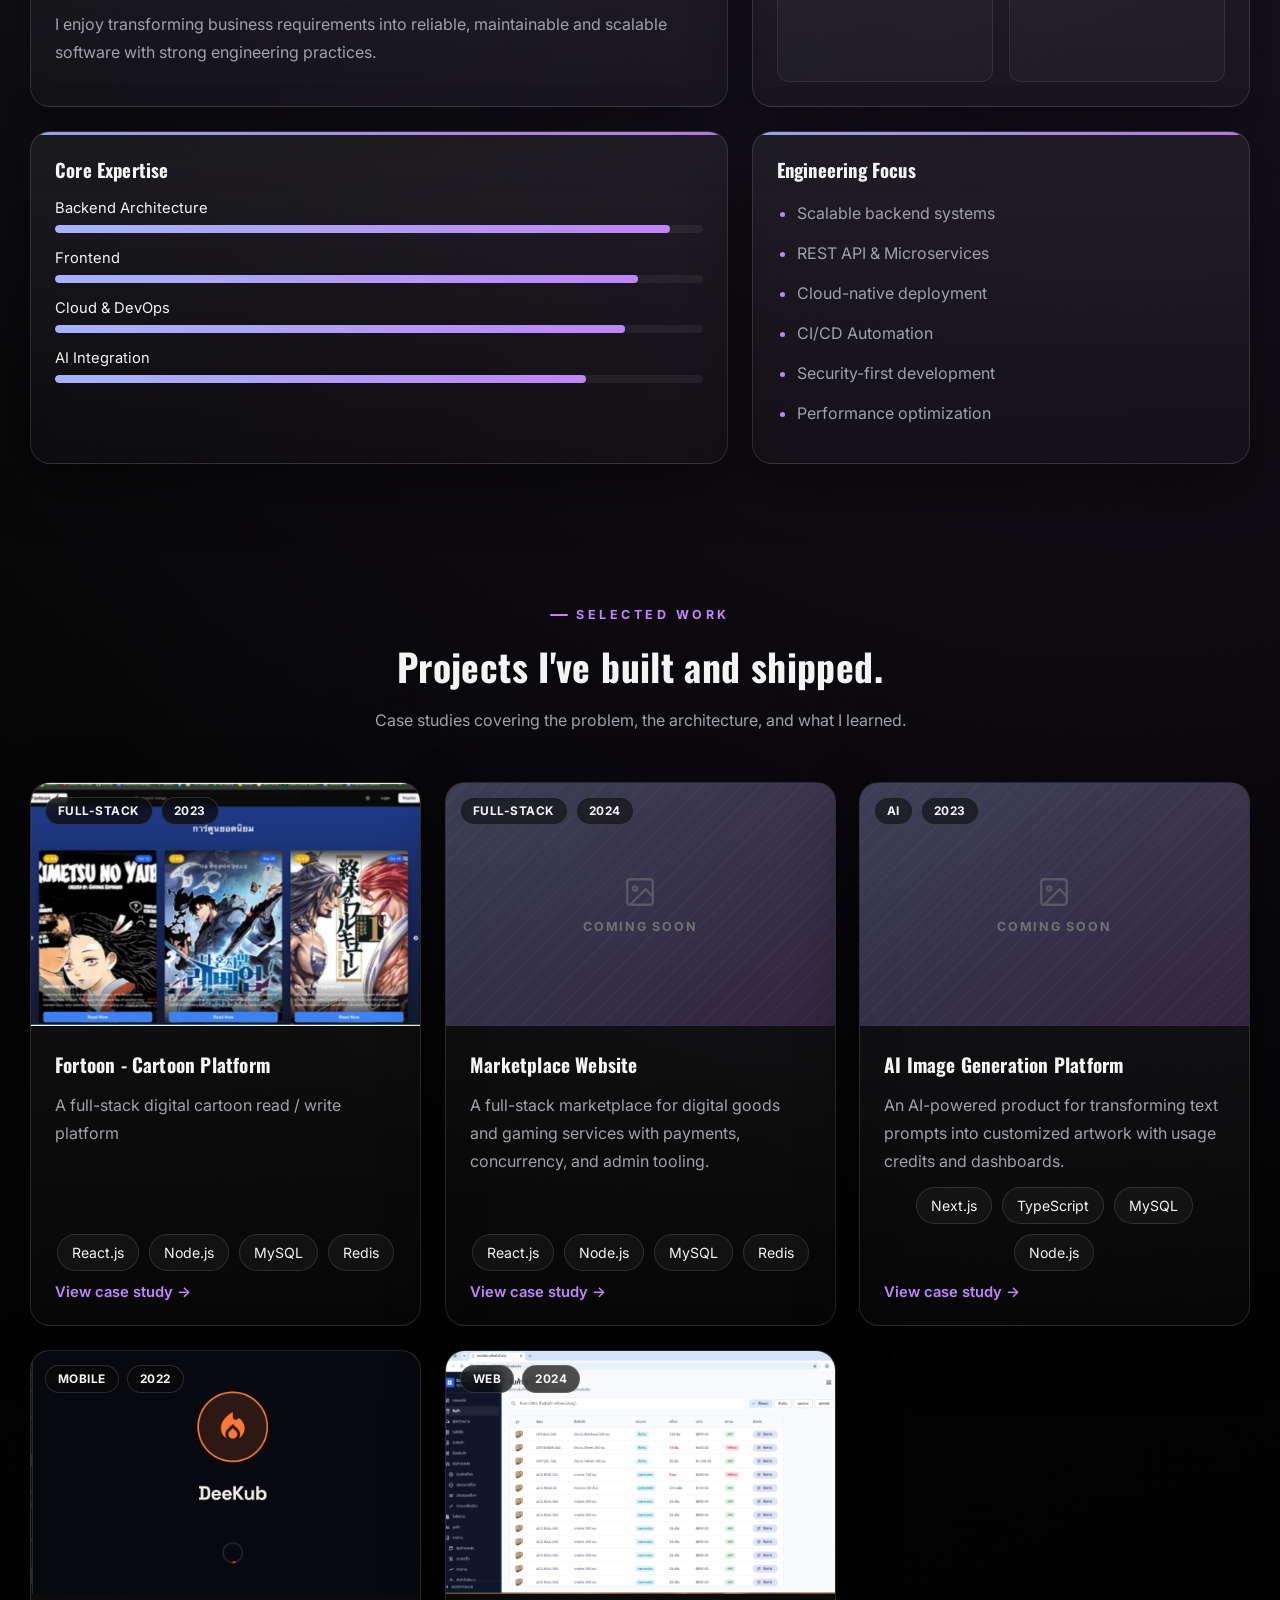
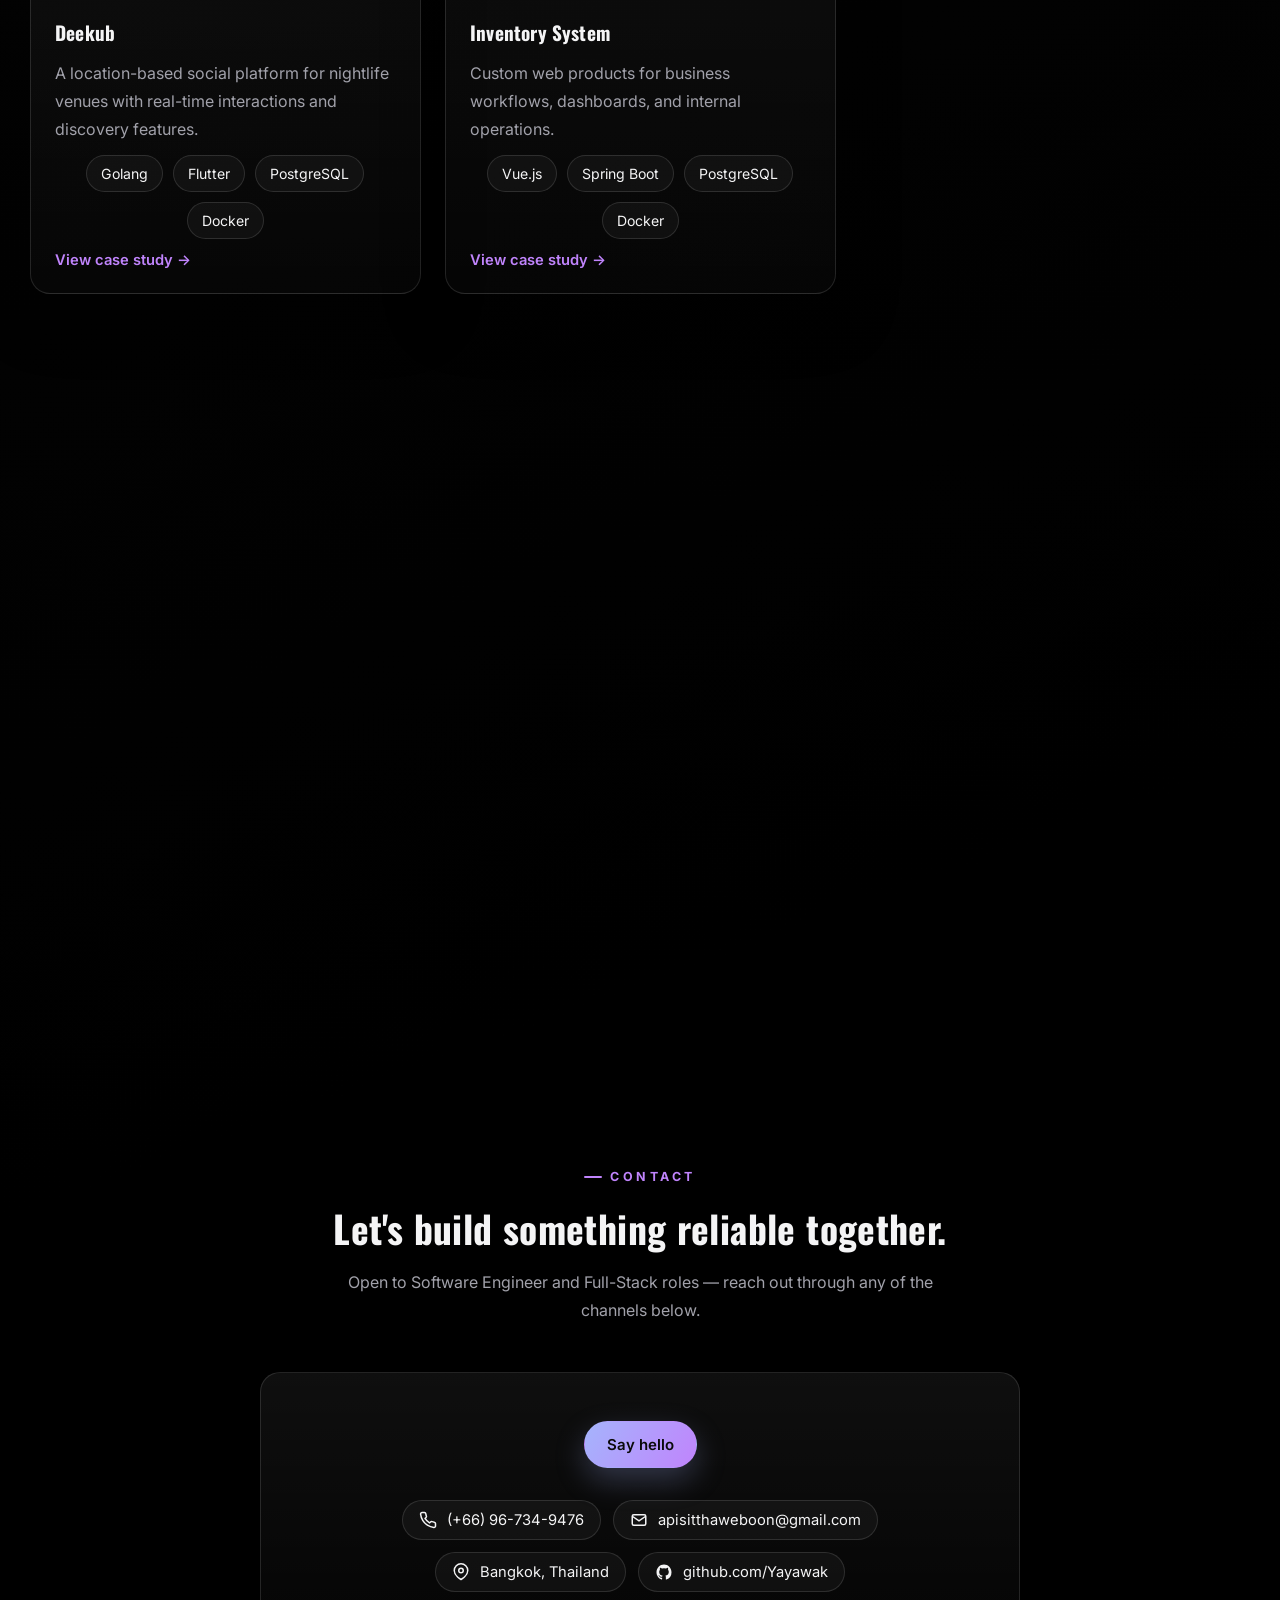
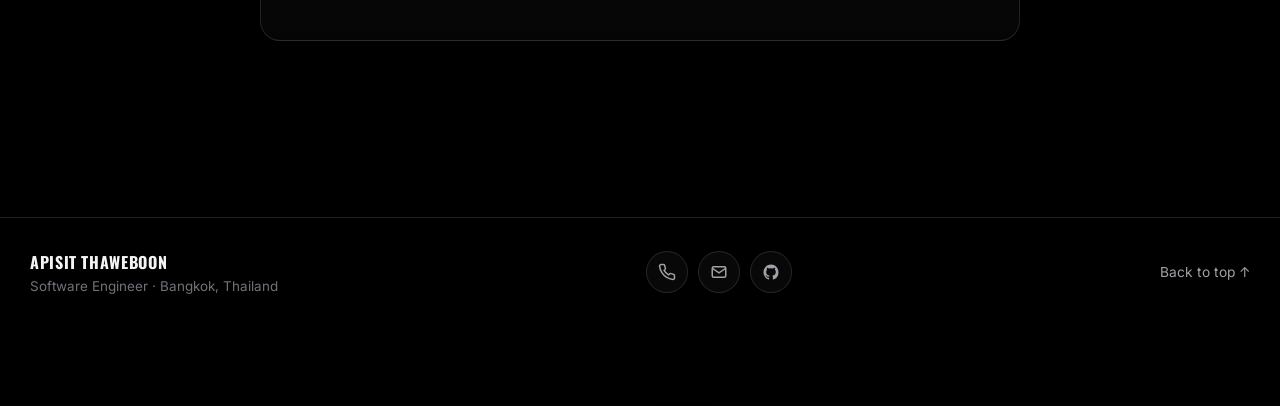
==== commit c10ce1c7: "added projects" ====
--- a/index.html
+++ b/index.html
@@ -9,95 +9,211 @@
     <link rel="preconnect" href="https://fonts.gstatic.com" crossorigin />
     <link href="https://fonts.googleapis.com/css2?family=Inter:wght@400;500;600;700;800&family=Oswald:wght@500;600;700&display=swap" rel="stylesheet" />
     <link rel="stylesheet" href="styles.css" />
+    <link rel="stylesheet" href="home.css" />
+    <link rel="icon" type="image/x-icon" href="assets/profile-placeholder.svg">
   </head>
   <body>
-    <div class="site-shell">
+    <div class="nav-wrap" id="nav-wrap">
       <header class="topbar">
-        <a class="brand" href="#home">APISIT THAWEBOON</a>
-        <button class="menu-toggle" aria-label="Toggle menu" aria-expanded="false">
+        <div class="nav-progress" id="nav-progress"></div>
+        <a class="brand" href="#home">APISIT T.</a>
+        <nav class="nav-links" id="nav-links" aria-label="Primary navigation">
+          <a href="#about">About</a>
+          <!-- <a href="#experience">Experience</a> -->
+          <a href="#projects">Projects</a>
+          <a href="#skills">Skills</a>
+          <a href="#contact">Contact</a>
+        </nav>
+        <button class="menu-toggle" aria-label="Toggle menu" aria-expanded="false" aria-controls="nav-links">
           <span></span>
           <span></span>
           <span></span>
         </button>
-        <nav class="nav-links" aria-label="Primary navigation">
-          <a href="#about">About</a>
-          <a href="#projects">Projects</a>
-          <a href="#techstack">Tech Stack</a>
-          <a href="#contact">Contact</a>
-        </nav>
       </header>
-
+    </div>
+
+    <div class="site-shell">
       <main id="home">
-        <section class="hero section-grid">
-          <div class="hero-copy">
-            <p class="eyebrow">Software Engineer • Full-Stack Developer</p>
-            <h1>I build bold, scalable web, mobile, and cloud-native products for real-world users.</h1>
-            <p class="hero-text">
-              Software engineer with 4+ years of experience delivering production-grade platforms using Go, Flutter, React/Next.js, Node.js, and Java. I specialize in backend architecture, REST APIs, cloud deployment, and AI-integrated products.
-            </p>
-            <div class="hero-actions">
-              <a class="btn btn-primary" href="#projects">Explore My Work</a>
-              <a class="btn btn-secondary" href="#contact">Let’s Connect</a>
-            </div>
-            <ul class="stats">
-              <li><strong>4+</strong><span>Years building products</span></li>
-              <li><strong>6+</strong><span>Projects launched</span></li>
-              <li><strong>Remote-ready</strong><span>Cloud and CI/CD workflow</span></li>
-            </ul>
-          </div>
-          <div class="hero-card">
-            <div class="card-glow"></div>
-            <img class="avatar-image" src="https://github.com/Yayawak.png?size=200" alt="Apisit Thaweboon" />
-            <h3>Open to Software Engineer and Full-Stack opportunities</h3>
-            <div class="contact-block" id="contact-block"></div>
-            <a href="#about" class="text-link">Learn more about my background →</a>
-          </div>
+        <section class="hero" id="home">
+          <div class="hero-bg" aria-hidden="true">
+            <div class="hero-grid"></div>
+            <div class="hero-blob hero-blob-a" data-parallax="18"></div>
+            <div class="hero-blob hero-blob-b" data-parallax="-14"></div>
+            <div class="hero-blob hero-blob-c" data-parallax="10"></div>
+          </div>
+
+          <div class="hero-inner">
+            <div class="hero-copy" data-reveal>
+              <span class="availability-pill"><span class="availability-dot" aria-hidden="true"></span>Open to Software Engineer roles</span>
+              <p class="eyebrow">Software Engineer</p>
+              <h1>
+                I build bold, scalable products as a
+                <span class="hero-roles" id="hero-roles" aria-live="polite">
+                  <span class="hero-role is-active">Full-Stack Developer</span>
+                  <span class="hero-role">Backend Engineer</span>
+                  <span class="hero-role">Cloud-Native Builder</span>
+                  <span class="hero-role">AI Integrator</span>
+                </span>
+              </h1>
+              <p class="hero-text">
+                Software engineer with 4+ years of experience delivering production-grade platforms using Go, Flutter, React/Next.js, Node.js, and Java. I specialize in backend architecture, REST APIs, cloud deployment, and AI-integrated products.
+              </p>
+              <div class="hero-actions">
+                <a class="btn btn-primary" href="#projects">Explore My Work</a>
+                <a class="btn btn-secondary" href="Resume SE Worldwide.pdf" target="_blank" rel="noreferrer">Download CV</a>
+                <a class="btn btn-secondary" href="#contact">Let's Connect</a>
+              </div>
+              <div class="hero-socials" id="hero-socials" aria-label="Social links"></div>
+              <ul class="stats">
+                <li><strong data-count-to="4" data-count-suffix="+">0</strong><span>Years building products</span></li>
+                <li><strong data-count-to="6" data-count-suffix="+">0</strong><span>Projects launched</span></li>
+                <li><strong>Remote-ready</strong><span>Cloud and CI/CD workflow</span></li>
+              </ul>
+            </div>
+            <div class="hero-card" data-reveal="scale">
+              <div class="card-glow" aria-hidden="true"></div>
+              <div class="avatar-wrap">
+                <div class="avatar-ring" aria-hidden="true"></div>
+                <img class="avatar-image" src="https://github.com/Yayawak.png?size=200" onerror="this.src='assets/profile-placeholder.svg'" alt="Apisit Thaweboon" />
+              </div>
+              <h3>Open to Software Engineer and Full-Stack opportunities</h3>
+              <div class="contact-block" id="contact-block"></div>
+              <a href="#about" class="text-link">Learn more about my background →</a>
+            </div>
+          </div>
+
+          <a href="#about" class="scroll-cue">
+            Scroll
+            <span class="scroll-cue-track"><span class="scroll-cue-dot"></span></span>
+          </a>
         </section>
 
         <section id="about" class="section">
-          <div class="section-heading">
+          <div class="section-heading" data-reveal>
             <p class="eyebrow">About</p>
-            <h2>Education, experience, and a product-minded engineering approach.</h2>
-          </div>
-          <div class="about-grid">
-            <div class="about-card">
+            <h2>Product-minded engineer building scalable software.</h2>
+            <p class="section-intro">Four years of shipping production systems — from transactional marketplaces to real-time mobile platforms.</p>
+          </div>
+
+          <div class="about-layout" data-reveal-group>
+            <div class="about-profile about-card">
+              <span class="about-badge">Full-Stack Engineer</span>
               <p>
-                I am currently studying at KMITL University, Thailand, where I earned a Bachelor of Science in Computer Science with a GPA of 3.46/4.0 and Second Class Honours. My coursework covered software engineering, business analysis, data structures, algorithms, and database systems.
+                I graduated from KMITL University, Thailand with a Bachelor of Science in Computer Science (GPA 3.46/4.00, Second Class Honours).
               </p>
               <p>
-                My work spans custom web applications, payment-enabled marketplaces, AI image generation platforms, and location-based social apps. I enjoy building systems that are reliable, secure, highly available, and easy to scale.
-              </p>
-            </div>
-            <div class="about-card">
-              <h3>What I focus on</h3>
+                Over the past four years I have designed and built production-grade web, mobile and cloud-native systems, including payment platforms, AI applications and location-based social products.
+              </p>
+              <p>
+                I enjoy transforming business requirements into reliable, maintainable and scalable software with strong engineering practices.
+              </p>
+            </div>
+
+            <div class="about-facts about-card">
+              <div class="fact">
+                <h3>4+</h3>
+                <span>Years Experience</span>
+              </div>
+              <div class="fact">
+                <h3>20+</h3>
+                <span>Production Projects</span>
+              </div>
+              <div class="fact">
+                <h3>3.46</h3>
+                <span>University GPA</span>
+              </div>
+              <div class="fact">
+                <h3>Cloud</h3>
+                <span>AWS • Docker • CI/CD</span>
+              </div>
+            </div>
+
+            <div class="about-skills about-card">
+              <h3>Core Expertise</h3>
+              <div class="skill">
+                <span>Backend Architecture</span>
+                <div class="bar"><div data-bar-width="95%"></div></div>
+              </div>
+              <div class="skill">
+                <span>Frontend</span>
+                <div class="bar"><div data-bar-width="90%"></div></div>
+              </div>
+              <div class="skill">
+                <span>Cloud &amp; DevOps</span>
+                <div class="bar"><div data-bar-width="88%"></div></div>
+              </div>
+              <div class="skill">
+                <span>AI Integration</span>
+                <div class="bar"><div data-bar-width="82%"></div></div>
+              </div>
+            </div>
+
+            <div class="about-focus about-card">
+              <h3>Engineering Focus</h3>
               <ul class="check-list">
-                <li>Scalable backend and API design</li>
-                <li>Clean frontend experiences with React/Next.js or Flutter</li>
-                <li>Cloud deployment, CI/CD, and system reliability</li>
-                <li>Security-sensitive product development</li>
+                <li>Scalable backend systems</li>
+                <li>REST API &amp; Microservices</li>
+                <li>Cloud-native deployment</li>
+                <li>CI/CD Automation</li>
+                <li>Security-first development</li>
+                <li>Performance optimization</li>
               </ul>
             </div>
           </div>
         </section>
 
         <section id="projects" class="section">
-          <div class="section-heading">
+          <div class="section-heading" data-reveal>
             <p class="eyebrow">Selected Work</p>
-            <h2>Projects I’ve built and shipped.</h2>
+            <h2>Projects I've built and shipped.</h2>
+            <p class="section-intro">Case studies covering the problem, the architecture, and what I learned.</p>
           </div>
           <div class="card-grid project-grid" id="project-grid"></div>
         </section>
 
-        <section id="techstack" class="section">
-          <div class="section-heading">
+        <!-- <section id="experience" class="section">
+          <div class="section-heading" data-reveal>
+            <p class="eyebrow">Experience</p>
+            <h2>Engagements I've delivered end to end.</h2>
+            <p class="section-intro">A chronological look at the systems I've designed, built, and shipped.</p>
+          </div>
+          <div class="timeline" id="timeline"></div>
+        </section> -->
+
+        <section id="skills" class="section">
+          <div class="section-heading" data-reveal>
             <p class="eyebrow">Tech Stack</p>
-            <h2>Technologies I’ve used across the stack.</h2>
-          </div>
-          <div class="stack-grid" id="stack-grid"></div>
-        </section>
-
+            <h2>Technologies I've used across the stack.</h2>
+            <p class="section-intro">Tools I reach for when designing, building, and shipping production software.</p>
+          </div>
+          <div class="stack-grid" id="stack-grid" data-reveal-group></div>
+        </section>
+
+
+        <section id="contact" class="section">
+          <div class="section-heading" data-reveal>
+            <p class="eyebrow">Contact</p>
+            <h2>Let's build something reliable together.</h2>
+            <p class="section-intro">Open to Software Engineer and Full-Stack roles — reach out through any of the channels below.</p>
+          </div>
+          <div class="contact-card" data-reveal="scale">
+            <a class="btn btn-primary" href="mailto:apisitthaweboon@gmail.com">Say hello</a>
+            <div class="contact-links" id="contact-links"></div>
+          </div>
+        </section>
       </main>
     </div>
+
+    <footer class="site-footer">
+      <div class="site-shell footer-inner">
+        <div class="footer-brand">
+          <strong>APISIT THAWEBOON</strong>
+          <span>Software Engineer · Bangkok, Thailand</span>
+        </div>
+        <div class="footer-socials" id="footer-socials" aria-label="Social links"></div>
+        <a href="#home" class="back-to-top">Back to top ↑</a>
+      </div>
+    </footer>
 
     <script src="script.js"></script>
   </body>
--- a/styles.css
+++ b/styles.css
@@ -1,15 +1,40 @@
 :root {
   color-scheme: dark;
-  --bg: #07111f;
-  --bg-alt: #0e1b2f;
-  --surface: rgba(255, 255, 255, 0.06);
-  --surface-strong: rgba(255, 255, 255, 0.1);
-  --text: #f5f7ff;
-  --muted: #8ca0bd;
-  --accent: #7c9cff;
-  --accent-2: #4dd4c0;
+  --bg: #0a0a0a;
+  --bg-alt: #111113;
+  --card-bg: #18181b;
+  --surface: rgba(255, 255, 255, 0.04);
+  --surface-strong: rgba(255, 255, 255, 0.08);
+  --text: #f4f4f5;
+  --muted: #a1a1aa;
+  --muted-dim: #71717a;
+  --accent: #a5b4fc;
+  --accent-2: #c084fc;
+  --secondary: #34d399;
   --border: rgba(255, 255, 255, 0.12);
-  --shadow: 0 20px 60px rgba(0, 0, 0, 0.28);
+  --border-strong: rgba(255, 255, 255, 0.2);
+  --shadow: 0 20px 60px rgba(0, 0, 0, 0.45);
+  --radius-sm: 12px;
+  --radius-md: 16px;
+  --radius-lg: 20px;
+  --space-1: 4px;
+  --space-2: 8px;
+  --space-3: 12px;
+  --space-4: 16px;
+  --space-5: 24px;
+  --space-6: 32px;
+  --space-7: 48px;
+  --space-8: 64px;
+  --space-9: 96px;
+  --ease: cubic-bezier(0.16, 1, 0.3, 1);
+  --ease-spring: cubic-bezier(0.34, 1.56, 0.64, 1);
+  --ease-in-out-quart: cubic-bezier(0.76, 0, 0.24, 1);
+  --duration: 0.6s;
+  --dur-fast: 0.15s;
+  --dur-base: 0.3s;
+  --dur-slow: 0.6s;
+  --glass-bg: rgba(255, 255, 255, 0.03);
+  --glass-border: rgba(255, 255, 255, 0.08);
 }
 
 * {
@@ -23,8 +48,23 @@
 body {
   margin: 0;
   font-family: 'Inter', sans-serif;
-  background: radial-gradient(circle at top left, rgba(124, 156, 255, 0.16), transparent 24%), linear-gradient(140deg, var(--bg), #02060d 75%);
-  color: var(--text);
+  background:
+    radial-gradient(circle at 12% 8%, rgba(165, 180, 252, 0.14), transparent 32%),
+    radial-gradient(circle at 88% 28%, rgba(192, 132, 252, 0.1), transparent 38%),
+    linear-gradient(160deg, var(--bg), #000 78%);
+  color: var(--text);
+  overflow-x: hidden;
+}
+
+body::before {
+  content: '';
+  position: fixed;
+  inset: 0;
+  z-index: 9999;
+  pointer-events: none;
+  opacity: 0.4;
+  mix-blend-mode: overlay;
+  background-image: url("data:image/svg+xml,%3Csvg xmlns='http://www.w3.org/2000/svg' width='200' height='200'%3E%3Cfilter id='n'%3E%3CfeTurbulence type='fractalNoise' baseFrequency='0.85' numOctaves='3' stitchTiles='stitch'/%3E%3C/filter%3E%3Crect width='100%25' height='100%25' filter='url(%23n)'/%3E%3C/svg%3E");
 }
 
 img {
@@ -32,44 +72,210 @@
   display: block;
 }
 
+a {
+  color: inherit;
+}
+
+::selection {
+  background: rgba(165, 180, 252, 0.32);
+  color: white;
+}
+
+::-webkit-scrollbar {
+  width: 10px;
+}
+
+::-webkit-scrollbar-track {
+  background: var(--bg);
+}
+
+::-webkit-scrollbar-thumb {
+  background: #27272a;
+  border-radius: 999px;
+}
+
+::-webkit-scrollbar-thumb:hover {
+  background: #3f3f46;
+}
+
 .site-shell {
   width: min(1220px, calc(100% - 32px));
   margin: 0 auto;
-  padding-bottom: 72px;
+  padding-bottom: var(--space-8);
+}
+
+@media (prefers-reduced-motion: reduce) {
+  html {
+    scroll-behavior: auto;
+  }
+  *,
+  *::before,
+  *::after {
+    animation-duration: 0.001ms !important;
+    animation-iteration-count: 1 !important;
+    transition-duration: 0.001ms !important;
+    scroll-behavior: auto !important;
+  }
+}
+
+/* Glass utilities */
+
+.glass {
+  background: var(--glass-bg);
+  backdrop-filter: blur(12px);
+  border: 1px solid var(--glass-border);
+}
+
+.glass-dark {
+  background: rgba(0, 0, 0, 0.3);
+  backdrop-filter: blur(16px);
+  border: 1px solid rgba(255, 255, 255, 0.05);
+}
+
+/* Shared float utility */
+
+@keyframes float-bob {
+  0%, 100% { transform: translateY(0); }
+  50% { transform: translateY(-16px); }
+}
+
+@keyframes float-bob-reverse {
+  0%, 100% { transform: translateY(0); }
+  50% { transform: translateY(16px); }
+}
+
+.animate-float {
+  animation: float-bob 6s ease-in-out infinite;
+}
+
+.animate-float-rev {
+  animation: float-bob-reverse 7s ease-in-out infinite;
+}
+
+/* Reveal animations */
+
+[data-reveal] {
+  opacity: 0;
+  transform: translateY(28px);
+  transition: opacity var(--duration) var(--ease), transform var(--duration) var(--ease);
+  will-change: opacity, transform;
+}
+
+[data-reveal].is-visible {
+  opacity: 1;
+  transform: none;
+}
+
+[data-reveal='scale'] {
+  transform: translateY(16px) scale(0.94);
+}
+
+[data-reveal='scale'].is-visible {
+  transform: none;
+}
+
+[data-reveal='fade'] {
+  transform: none;
+}
+
+[data-reveal-group] > * {
+  opacity: 0;
+  transform: translateY(24px);
+  transition: opacity var(--duration) var(--ease), transform var(--duration) var(--ease);
+}
+
+[data-reveal-group].is-visible > * {
+  opacity: 1;
+  transform: none;
+}
+
+[data-reveal-group].is-visible > *:nth-child(1) { transition-delay: 0.02s; }
+[data-reveal-group].is-visible > *:nth-child(2) { transition-delay: 0.09s; }
+[data-reveal-group].is-visible > *:nth-child(3) { transition-delay: 0.16s; }
+[data-reveal-group].is-visible > *:nth-child(4) { transition-delay: 0.23s; }
+[data-reveal-group].is-visible > *:nth-child(5) { transition-delay: 0.3s; }
+[data-reveal-group].is-visible > *:nth-child(6) { transition-delay: 0.37s; }
+
+/* Nav */
+
+.nav-wrap {
+  position: fixed;
+  top: var(--space-4);
+  left: 50%;
+  transform: translateX(-50%);
+  z-index: 50;
+  width: min(880px, calc(100% - 24px));
+  display: flex;
+  justify-content: center;
+  transition: transform 0.4s var(--ease), top 0.4s var(--ease);
+}
+
+.nav-wrap.is-hidden {
+  transform: translateX(-50%) translateY(-140%);
 }
 
 .topbar {
+  position: relative;
   display: flex;
   align-items: center;
   justify-content: space-between;
-  padding: 28px 0;
-  position: sticky;
-  top: 0;
-  backdrop-filter: blur(16px);
-  z-index: 20;
+  gap: var(--space-4);
+  width: 100%;
+  padding: 10px 10px 10px 20px;
+  border-radius: 999px;
+  border: 1px solid var(--border);
+  background: rgba(10, 10, 10, 0.72);
+  backdrop-filter: blur(20px) saturate(140%);
+  box-shadow: 0 10px 40px rgba(0, 0, 0, 0.5);
+  overflow: hidden;
+}
+
+.nav-progress {
+  position: absolute;
+  left: 0;
+  bottom: 0;
+  height: 2px;
+  width: 0%;
+  background: linear-gradient(90deg, var(--accent), var(--accent-2));
+  transition: width 0.1s linear;
 }
 
 .brand {
   color: var(--text);
   font-weight: 700;
+  font-size: 0.92rem;
   letter-spacing: 0.06em;
   text-decoration: none;
   text-transform: uppercase;
+  white-space: nowrap;
 }
 
 .nav-links {
   display: flex;
-  gap: 20px;
+  align-items: center;
+  gap: 4px;
 }
 
 .nav-links a {
+  position: relative;
+  padding: 8px 14px;
+  border-radius: 999px;
   color: var(--muted);
   text-decoration: none;
-  transition: color 0.2s ease;
+  font-size: 0.88rem;
+  font-weight: 500;
+  transition: color 0.2s ease, background 0.2s ease;
+  white-space: nowrap;
 }
 
 .nav-links a:hover {
   color: var(--text);
+  background: rgba(255, 255, 255, 0.06);
+}
+
+.nav-links a.is-active {
+  color: var(--text);
+  background: var(--surface-strong);
 }
 
 .menu-toggle {
@@ -78,121 +284,148 @@
   gap: 5px;
   background: transparent;
   border: 0;
-  padding: 6px;
+  padding: 8px;
+  cursor: pointer;
 }
 
 .menu-toggle span {
-  width: 24px;
+  width: 20px;
   height: 2px;
   background: var(--text);
   border-radius: 2px;
-}
-
-.section-grid {
-  display: grid;
-  grid-template-columns: 1.25fr 0.75fr;
-  gap: 32px;
-  padding: 44px 0 72px;
-  align-items: center;
-}
+  transition: transform 0.25s ease, opacity 0.25s ease;
+}
+
+/* Type & layout basics */
 
 .eyebrow {
   text-transform: uppercase;
-  letter-spacing: 0.24em;
-  font-size: 0.8rem;
+  letter-spacing: 0.28em;
+  font-size: 0.78rem;
   color: var(--accent-2);
-  margin-bottom: 10px;
-  font-weight: 600;
-}
-
-h1, h2, h3 {
+  margin-bottom: var(--space-3);
+  font-weight: 700;
+  display: inline-flex;
+  align-items: center;
+  gap: 8px;
+}
+
+.eyebrow::before {
+  content: '';
+  width: 18px;
+  height: 2px;
+  background: var(--accent-2);
+  border-radius: 2px;
+}
+
+h1,
+h2,
+h3 {
   margin: 0;
 }
 
 h1 {
   font-family: 'Oswald', 'Inter', sans-serif;
-  font-size: clamp(2.2rem, 5vw, 4.2rem);
-  line-height: 1.08;
-  margin-bottom: 18px;
-  letter-spacing: 0.03em;
-  text-transform: uppercase;
-}
-
-h2, h3 {
+  font-size: clamp(2.4rem, 5.4vw, 4.4rem);
+  line-height: 1.06;
+  margin-bottom: var(--space-4);
+  letter-spacing: 0.01em;
+}
+
+h2,
+h3 {
   font-family: 'Oswald', 'Inter', sans-serif;
-  letter-spacing: 0.02em;
+  letter-spacing: 0.01em;
 }
 
 h2 {
-  font-size: clamp(1.7rem, 3vw, 2.3rem);
-  margin-bottom: 16px;
-}
-
-.hero-text, p, li {
+  font-size: clamp(1.7rem, 3vw, 2.35rem);
+  margin-bottom: var(--space-3);
+}
+
+.section-heading {
+  max-width: 640px;
+  margin: 0 auto var(--space-7);
+  text-align: center;
+}
+
+.section-heading p.section-intro {
+  color: var(--muted);
+  margin: 0;
+}
+
+.hero-text,
+p,
+li {
   color: var(--muted);
   line-height: 1.75;
   font-size: 1rem;
 }
 
-.hero-actions {
-  display: flex;
-  flex-wrap: wrap;
-  gap: 14px;
-  margin-top: 28px;
-}
+.section {
+  padding: var(--space-8) 0;
+  scroll-margin-top: 100px;
+}
+
+/* Buttons */
 
 .btn {
   display: inline-flex;
   justify-content: center;
   align-items: center;
+  gap: 8px;
   border-radius: 999px;
-  padding: 12px 20px;
+  padding: 13px 22px;
   text-decoration: none;
   font-weight: 600;
-  transition: transform 0.2s ease, background 0.2s ease;
+  font-size: 0.94rem;
+  transition: transform 0.25s var(--ease), box-shadow 0.25s var(--ease), background 0.25s ease, border-color 0.25s ease;
+  border: 1px solid transparent;
+  cursor: pointer;
 }
 
 .btn:hover {
-  transform: translateY(-1px);
+  transform: translateY(-2px);
 }
 
 .btn-primary {
-  background: linear-gradient(120deg, var(--accent), #5d83ff);
-  color: white;
+  background: linear-gradient(120deg, var(--accent), var(--accent-2));
+  color: var(--bg);
+  box-shadow: 0 12px 30px rgba(165, 180, 252, 0.25);
+}
+
+.btn-primary:hover {
+  box-shadow: 0 16px 40px rgba(165, 180, 252, 0.38);
 }
 
 .btn-secondary {
-  border: 1px solid var(--border);
+  border-color: var(--border);
   color: var(--text);
   background: rgba(255, 255, 255, 0.03);
 }
 
-.stats {
-  display: grid;
-  grid-template-columns: repeat(3, minmax(0, 1fr));
-  gap: 12px;
-  list-style: none;
-  padding: 0;
-  margin: 32px 0 0;
-}
-
-.stats li {
-  padding: 14px;
-  border: 1px solid var(--border);
-  border-radius: 16px;
-  background: var(--surface);
-}
-
-.stats strong {
-  display: block;
-  font-size: 1.15rem;
-  margin-bottom: 4px;
-}
-
-.stats span {
+.btn-secondary:hover {
+  background: rgba(255, 255, 255, 0.07);
+  border-color: var(--border-strong);
+}
+
+.btn-ghost {
+  padding: 10px 16px;
   color: var(--muted);
-  font-size: 0.88rem;
-}
+  background: transparent;
+}
+
+.btn-ghost:hover {
+  color: var(--text);
+}
+
+.btn:disabled,
+.btn[aria-disabled='true'] {
+  opacity: 0.4;
+  pointer-events: none;
+}
+
+/* Cards shared */
 
 .hero-card,
 .about-card,
@@ -200,275 +433,177 @@
 .project-card,
 .stack-card,
 .contact-card,
-.project-page-card {
-  background: linear-gradient(180deg, rgba(255,255,255,0.08), rgba(255,255,255,0.04));
+.project-page-card,
+.timeline-card {
+  background: linear-gradient(180deg, rgba(255, 255, 255, 0.06), rgba(255, 255, 255, 0.02));
   border: 1px solid var(--border);
-  border-radius: 24px;
+  border-radius: var(--radius-lg);
   box-shadow: var(--shadow);
-}
-
-.hero-card {
-  position: relative;
-  padding: 28px;
-  overflow: hidden;
-}
-
-.card-glow {
-  position: absolute;
-  inset: auto -20px -40px auto;
-  width: 180px;
-  height: 180px;
-  background: radial-gradient(circle, rgba(77,212,192,0.35), transparent 70%);
-  pointer-events: none;
-}
-
-.avatar-image {
-  width: 88px;
-  height: 88px;
-  border-radius: 50%;
-  object-fit: cover;
-  border: 2px solid rgba(255,255,255,0.16);
-  margin-bottom: 16px;
-}
-
-.hero-card h3 {
-  margin-bottom: 10px;
-  font-size: 1.25rem;
-}
-
-.text-link {
-  color: var(--accent-2);
-  text-decoration: none;
-  font-weight: 600;
-}
-
-.section {
-  padding: 30px 0 50px;
-}
-
-.about-grid,
-.detail-grid {
-  display: grid;
-  grid-template-columns: 1.15fr 0.85fr;
-  gap: 20px;
-  align-items: start;
 }
 
 .about-card,
 .stack-card,
-.project-page-card {
-  padding: 24px;
-}
-
-.check-list {
-  padding-left: 20px;
-  margin: 0;
-}
+.project-page-card,
+.timeline-card {
+  padding: var(--space-5);
+  position: relative;
+  overflow: hidden;
+}
+
+.about-card::before,
+.stack-card::before,
+.project-page-card::before,
+.timeline-card::before {
+  content: '';
+  position: absolute;
+  inset: 0 0 auto 0;
+  height: 3px;
+  background: linear-gradient(90deg, var(--accent), var(--accent-2));
+  opacity: 0.9;
+}
+
+/* Pills (shared between homepage skills and project detail tech stack) */
 
 .pill-list,
 .tag-row {
   display: flex;
+  justify-content: center;
   flex-wrap: wrap;
   gap: 10px;
 }
 
-.pill-list span,
 .tag-row span {
-  padding: 10px 14px;
+  padding: 9px 14px;
   border-radius: 999px;
   background: var(--surface);
   border: 1px solid var(--border);
   color: var(--text);
-  font-size: 0.92rem;
-}
+  font-size: 0.88rem;
+}
+
+/* Tech icon chips (homepage Skills grid + project detail Tech Stack) */
 
 .tech-chip {
   display: inline-flex;
   align-items: center;
   justify-content: center;
-  width: 48px;
-  height: 48px;
-  padding: 0;
+  width: 56px;
+  height: 56px;
+  padding: 10px;
   border-radius: 50%;
-  background: rgba(255, 255, 255, 0.06);
-  border: 1px solid rgba(255, 255, 255, 0.12);
-}
-
-.tech-icon,
-.contact-icon {
-  width: 24px;
-  height: 24px;
-  display: block;
-}
-
-.contact-link {
-  display: inline-flex;
-  align-items: center;
-  gap: 10px;
-  padding: 10px 14px;
-  border-radius: 999px;
-  background: rgba(255, 255, 255, 0.04);
-  border: 1px solid rgba(255, 255, 255, 0.12);
-  color: var(--text);
-  text-decoration: none;
-}
-
-.card-grid {
-  display: grid;
-  grid-template-columns: repeat(2, minmax(0, 1fr));
-  gap: 18px;
-}
-
-.project-card {
-  padding: 22px;
-}
-
-.project-preview {
-  height: 170px;
-  width: 100%;
-  border-radius: 16px;
-  margin-bottom: 16px;
-  object-fit: cover;
-  border: 1px solid rgba(255,255,255,0.12);
-}
-
-.preview-marketplace {
-  background: linear-gradient(135deg, rgba(124,156,255,0.9), rgba(77,212,192,0.6));
-}
-
-.preview-ai {
-  background: linear-gradient(135deg, rgba(77,212,192,0.8), rgba(124,156,255,0.5));
-}
-
-.preview-deekub {
-  background: linear-gradient(135deg, rgba(255,123,123,0.7), rgba(124,156,255,0.7));
-}
-
-.preview-business {
-  background: linear-gradient(135deg, rgba(100, 203, 255, 0.68), rgba(139, 92, 246, 0.65));
-}
-
-.stack-grid {
-  display: grid;
-  gap: 18px;
-}
-
-.contact-card {
-  padding: 28px;
-}
-
-.contact-block {
-  display: flex;
-  flex-direction: column;
-  gap: 10px;
-  margin-top: 14px;
-}
-
-.contact-link {
-  display: inline-flex;
-  align-items: center;
-  gap: 10px;
-  width: fit-content;
-  padding: 8px 12px;
-  border-radius: 999px;
-  background: rgba(255,255,255,0.05);
-  color: var(--text);
-  text-decoration: none;
+  background: rgba(255, 255, 255, 0.05);
   border: 1px solid var(--border);
-}
-
-.contact-icon {
-  width: 18px;
-  height: 18px;
-  object-fit: contain;
-}
-
-.tech-chip {
-  display: inline-flex;
-  align-items: center;
-  justify-content: center;
-  width: 42px;
-  height: 42px;
-  border-radius: 50%;
-  background: rgba(255,255,255,0.06);
-  border: 1px solid var(--border);
-  padding: 8px;
+  transition: transform 0.25s var(--ease), border-color 0.25s ease, background 0.25s ease;
+}
+
+.tech-chip:hover {
+  transform: translateY(-4px) scale(1.06);
+  border-color: rgba(165, 180, 252, 0.4);
+  background: rgba(165, 180, 252, 0.1);
 }
 
 .tech-icon {
   width: 100%;
   height: 100%;
   object-fit: contain;
-}
-
-.contact-links {
+  display: block;
+}
+
+/* Placeholder image system */
+
+.media-fallback {
+  display: block;
+  width: 100%;
+  height: 100%;
+}
+
+.img-placeholder {
+  width: 100%;
+  height: 100%;
+  display: flex;
+  flex-direction: column;
+  align-items: center;
+  justify-content: center;
+  gap: 10px;
+  color: var(--muted-dim);
+  background:
+    repeating-linear-gradient(135deg, rgba(255, 255, 255, 0.025) 0 2px, transparent 2px 14px),
+    linear-gradient(160deg, rgba(165, 180, 252, 0.08), rgba(192, 132, 252, 0.05));
+}
+
+.img-placeholder svg {
+  width: 34px;
+  height: 34px;
+  opacity: 0.6;
+}
+
+.img-placeholder span {
+  font-size: 0.78rem;
+  text-transform: uppercase;
+  letter-spacing: 0.14em;
+  font-weight: 700;
+}
+
+/* Footer */
+
+.site-footer {
+  border-top: 1px solid var(--border);
+  padding: var(--space-6) 0 var(--space-7);
+  margin-top: var(--space-7);
+}
+
+.footer-inner {
   display: flex;
   flex-wrap: wrap;
-  gap: 12px;
-  margin-top: 16px;
-}
-
-.project-page {
-  padding: 24px 0 60px;
-}
-
-.project-hero {
-  padding: 32px 0 20px;
-}
-
-.project-hero h1 {
-  margin-bottom: 12px;
-}
-
-.project-meta {
-  display: flex;
-  flex-wrap: wrap;
+  align-items: center;
+  justify-content: space-between;
+  gap: var(--space-4);
+}
+
+.footer-brand {
+  display: flex;
+  flex-direction: column;
+  gap: 4px;
+}
+
+.footer-brand strong {
+  font-family: 'Oswald', sans-serif;
+  letter-spacing: 0.04em;
+}
+
+.footer-brand span {
+  color: var(--muted-dim);
+  font-size: 0.84rem;
+}
+
+.footer-socials {
+  display: flex;
   gap: 10px;
-  margin: 16px 0 0;
-}
-
-.project-meta span {
-  padding: 8px 12px;
-  border-radius: 999px;
-  background: rgba(255,255,255,0.05);
-  border: 1px solid var(--border);
-  color: var(--text);
-  font-size: 0.9rem;
-}
-
-.brand {
-  font-family: 'Oswald', 'Inter', sans-serif;
-  font-size: 1.05rem;
-}
-
-.project-page-card ul {
-  padding-left: 18px;
-}
-
-.back-link {
+}
+
+.back-to-top {
   display: inline-flex;
-  margin-bottom: 16px;
-  color: var(--accent-2);
+  align-items: center;
+  gap: 6px;
+  color: var(--muted);
   text-decoration: none;
-  font-weight: 600;
-}
-
-@media (max-width: 900px) {
-  .section-grid,
-  .about-grid,
-  .detail-grid,
-  .card-grid {
-    grid-template-columns: 1fr;
-  }
-
-  .hero-card {
-    order: -1;
-  }
-}
+  font-size: 0.86rem;
+  transition: color 0.2s ease;
+}
+
+.back-to-top:hover {
+  color: var(--text);
+}
+
+/* Responsive (shared chrome) */
 
 @media (max-width: 680px) {
+  .nav-wrap {
+    top: var(--space-3);
+  }
+
   .topbar {
-    flex-wrap: wrap;
+    padding: 8px 8px 8px 16px;
   }
 
   .menu-toggle {
@@ -476,17 +611,30 @@
   }
 
   .nav-links {
+    position: absolute;
+    top: calc(100% + 10px);
+    left: 0;
+    right: 0;
     display: none;
+    flex-direction: column;
+    gap: 2px;
+    padding: 10px;
+    border-radius: var(--radius-md);
+    border: 1px solid var(--border);
+    background: rgba(10, 10, 10, 0.94);
+    backdrop-filter: blur(20px);
+  }
+
+  .nav-links.is-open {
+    display: flex;
+  }
+
+  .nav-links a {
     width: 100%;
+  }
+
+  .footer-inner {
     flex-direction: column;
-    padding-top: 12px;
-  }
-
-  .nav-links.open {
-    display: flex;
-  }
-
-  .stats {
-    grid-template-columns: 1fr;
-  }
-}
+    align-items: flex-start;
+  }
+}
--- a/home.css
+++ b/home.css
@@ -0,0 +1,720 @@
+/* Hero */
+
+.hero {
+  position: relative;
+  min-height: 92vh;
+  display: flex;
+  align-items: center;
+  padding: 140px 0 var(--space-8);
+  isolation: isolate;
+}
+
+.hero-bg {
+  position: absolute;
+  inset: -10% -10% auto -10%;
+  height: 130%;
+  z-index: -1;
+  pointer-events: none;
+  overflow: hidden;
+}
+
+.hero-blob {
+  position: absolute;
+  border-radius: 50%;
+  filter: blur(70px);
+  opacity: 0.55;
+  transition: transform 0.2s ease-out;
+}
+
+.hero-blob-a {
+  width: 460px;
+  height: 460px;
+  top: 6%;
+  left: 4%;
+  background: radial-gradient(circle, rgba(165, 180, 252, 0.5), transparent 70%);
+}
+
+.hero-blob-b {
+  width: 380px;
+  height: 380px;
+  top: 30%;
+  right: 6%;
+  background: radial-gradient(circle, rgba(192, 132, 252, 0.4), transparent 70%);
+}
+
+.hero-blob-c {
+  width: 320px;
+  height: 320px;
+  bottom: 0;
+  left: 38%;
+  background: radial-gradient(circle, rgba(52, 211, 153, 0.28), transparent 70%);
+}
+
+.hero-grid {
+  position: absolute;
+  inset: 0;
+  background-image:
+    linear-gradient(rgba(255, 255, 255, 0.035) 1px, transparent 1px),
+    linear-gradient(90deg, rgba(255, 255, 255, 0.035) 1px, transparent 1px);
+  background-size: 64px 64px;
+  mask-image: radial-gradient(ellipse 60% 50% at 50% 30%, black 40%, transparent 90%);
+}
+
+.hero-inner {
+  display: grid;
+  grid-template-columns: 1.2fr 0.8fr;
+  gap: var(--space-7);
+  align-items: center;
+  width: 100%;
+}
+
+.availability-pill {
+  display: inline-flex;
+  align-items: center;
+  gap: 8px;
+  padding: 7px 14px 7px 10px;
+  border-radius: 999px;
+  border: 1px solid var(--border);
+  background: rgba(255, 255, 255, 0.04);
+  color: var(--text);
+  font-size: 0.82rem;
+  font-weight: 600;
+  margin-bottom: var(--space-5);
+}
+
+.availability-dot {
+  width: 8px;
+  height: 8px;
+  border-radius: 50%;
+  background: var(--secondary);
+  box-shadow: 0 0 0 0 rgba(52, 211, 153, 0.6);
+  animation: pulse-dot 2.2s infinite;
+}
+
+@keyframes pulse-dot {
+  0% { box-shadow: 0 0 0 0 rgba(52, 211, 153, 0.55); }
+  70% { box-shadow: 0 0 0 8px rgba(52, 211, 153, 0); }
+  100% { box-shadow: 0 0 0 0 rgba(52, 211, 153, 0); }
+}
+
+.hero-roles {
+  display: inline-block;
+  position: relative;
+  min-width: 21ch;
+  height: 1.4em;
+  overflow: hidden;
+  vertical-align: bottom;
+  color: var(--accent-2);
+  font-weight: 700;
+}
+
+.hero-role {
+  position: absolute;
+  inset: 0;
+  left: 0;
+  opacity: 0;
+  transform: translateY(60%);
+  transition: opacity 0.5s var(--ease), transform 0.5s var(--ease);
+  white-space: nowrap;
+}
+
+.hero-role.is-active {
+  opacity: 1;
+  transform: none;
+}
+
+.hero-text {
+  max-width: 56ch;
+  font-size: 1.06rem;
+}
+
+.hero-actions {
+  display: flex;
+  flex-wrap: wrap;
+  gap: var(--space-3);
+  margin-top: var(--space-6);
+}
+
+.hero-socials {
+  display: flex;
+  flex-wrap: wrap;
+  gap: 10px;
+  margin-top: var(--space-6);
+}
+
+.social-icon {
+  display: inline-flex;
+  align-items: center;
+  justify-content: center;
+  width: 42px;
+  height: 42px;
+  border-radius: 50%;
+  border: 1px solid var(--border);
+  background: rgba(255, 255, 255, 0.03);
+  color: var(--muted);
+  text-decoration: none;
+  transition: transform 0.25s var(--ease), color 0.2s ease, border-color 0.2s ease, background 0.2s ease;
+}
+
+.social-icon svg {
+  width: 18px;
+  height: 18px;
+}
+
+.social-icon:hover {
+  color: var(--text);
+  border-color: rgba(165, 180, 252, 0.4);
+  background: rgba(165, 180, 252, 0.08);
+  transform: translateY(-3px);
+}
+
+.stats {
+  display: grid;
+  grid-template-columns: repeat(3, minmax(0, 1fr));
+  gap: var(--space-3);
+  list-style: none;
+  padding: 0;
+  margin: var(--space-7) 0 0;
+}
+
+.stats li {
+  padding: var(--space-4);
+  border: 1px solid var(--border);
+  border-radius: var(--radius-md);
+  background: var(--surface);
+  transition: transform 0.3s var(--ease), border-color 0.3s ease;
+}
+
+.stats li:hover {
+  transform: translateY(-3px);
+  border-color: rgba(165, 180, 252, 0.3);
+}
+
+.stats strong {
+  display: block;
+  font-size: 1.5rem;
+  font-family: 'Oswald', sans-serif;
+  margin-bottom: 4px;
+}
+
+.stats span {
+  color: var(--muted);
+  font-size: 0.84rem;
+}
+
+.hero-card {
+  position: relative;
+  padding: var(--space-6);
+  overflow: hidden;
+  text-align: center;
+}
+
+.card-glow {
+  position: absolute;
+  inset: auto -20px -40px auto;
+  width: 180px;
+  height: 180px;
+  background: radial-gradient(circle, rgba(192, 132, 252, 0.32), transparent 70%);
+  pointer-events: none;
+}
+
+.avatar-wrap {
+  position: relative;
+  width: 168px;
+  height: 168px;
+  margin: 0 auto var(--space-4);
+}
+
+.avatar-ring {
+  position: absolute;
+  inset: -8px;
+  border-radius: 50%;
+  background: conic-gradient(from 0deg, var(--accent), var(--accent-2), var(--accent));
+  opacity: 0.7;
+  animation: spin 10s linear infinite;
+}
+
+@keyframes spin {
+  to { transform: rotate(360deg); }
+}
+
+.avatar-image {
+  position: relative;
+  width: 168px;
+  height: 168px;
+  border-radius: 50%;
+  object-fit: cover;
+  border: 3px solid var(--bg);
+}
+
+.hero-card h3 {
+  margin-bottom: var(--space-3);
+  font-size: 1.15rem;
+}
+
+.contact-block {
+  display: flex;
+  flex-direction: column;
+  gap: 10px;
+  margin-top: var(--space-3);
+  align-items: center;
+}
+
+.text-link {
+  color: var(--accent-2);
+  text-decoration: none;
+  font-weight: 600;
+  display: inline-flex;
+  align-items: center;
+  gap: 6px;
+  transition: gap 0.2s ease;
+}
+
+.text-link:hover {
+  gap: 10px;
+}
+
+.scroll-cue {
+  position: absolute;
+  bottom: var(--space-6);
+  left: 50%;
+  transform: translateX(-50%);
+  display: flex;
+  flex-direction: column;
+  align-items: center;
+  gap: 6px;
+  color: var(--muted-dim);
+  font-size: 0.72rem;
+  text-transform: uppercase;
+  letter-spacing: 0.2em;
+  text-decoration: none;
+}
+
+.scroll-cue-track {
+  width: 22px;
+  height: 34px;
+  border-radius: 999px;
+  border: 1px solid var(--border);
+  display: flex;
+  justify-content: center;
+  padding-top: 6px;
+}
+
+.scroll-cue-dot {
+  width: 4px;
+  height: 8px;
+  border-radius: 999px;
+  background: var(--accent-2);
+  animation: scroll-cue 1.8s infinite;
+}
+
+@keyframes scroll-cue {
+  0% { opacity: 0; transform: translateY(0); }
+  40% { opacity: 1; }
+  100% { opacity: 0; transform: translateY(10px); }
+}
+
+/* About */
+
+.about-layout {
+  display: grid;
+  grid-template-columns: 1.4fr 1fr;
+  gap: var(--space-5);
+}
+
+.about-profile {
+  min-height: 100%;
+  display: flex;
+  flex-direction: column;
+  gap: var(--space-2);
+}
+
+.about-badge {
+  display: inline-block;
+  margin-bottom: var(--space-4);
+  padding: 8px 16px;
+  border-radius: 999px;
+  background: rgba(165, 180, 252, 0.12);
+  border: 1px solid rgba(165, 180, 252, 0.3);
+  color: var(--accent);
+  font-weight: 600;
+  font-size: 0.86rem;
+  width: fit-content;
+}
+
+.about-facts {
+  display: grid;
+  grid-template-columns: repeat(2, 1fr);
+  gap: var(--space-4);
+}
+
+.fact {
+  padding: var(--space-4);
+  border-radius: var(--radius-sm);
+  background: rgba(255, 255, 255, 0.03);
+  border: 1px solid rgba(255, 255, 255, 0.08);
+  text-align: center;
+  transition: border-color 0.3s ease, transform 0.3s var(--ease);
+}
+
+.fact:hover {
+  border-color: rgba(165, 180, 252, 0.3);
+  transform: translateY(-2px);
+}
+
+.fact h3 {
+  font-size: 1.9rem;
+  color: var(--accent);
+  margin-bottom: 4px;
+}
+
+.fact span {
+  color: var(--muted);
+  font-size: 0.86rem;
+}
+
+.about-skills {
+  display: flex;
+  flex-direction: column;
+  gap: var(--space-4);
+}
+
+.skill span {
+  display: block;
+  margin-bottom: 8px;
+  color: var(--text);
+  font-size: 0.92rem;
+}
+
+.bar {
+  height: 8px;
+  background: rgba(255, 255, 255, 0.06);
+  border-radius: 999px;
+  overflow: hidden;
+}
+
+.bar div {
+  height: 100%;
+  width: 0%;
+  border-radius: 999px;
+  background: linear-gradient(90deg, var(--accent), var(--accent-2));
+  transition: width 1.1s var(--ease);
+}
+
+.about-focus ul {
+  margin-top: var(--space-4);
+}
+
+.about-focus li {
+  margin-bottom: var(--space-3);
+}
+
+.check-list {
+  padding-left: 20px;
+  margin: 0;
+}
+
+.check-list li::marker {
+  color: var(--accent-2);
+}
+
+/* Experience timeline */
+
+.timeline {
+  position: relative;
+  display: flex;
+  flex-direction: column;
+  gap: var(--space-6);
+  padding-left: 40px;
+}
+
+.timeline::before {
+  content: '';
+  position: absolute;
+  left: 11px;
+  top: 6px;
+  bottom: 6px;
+  width: 2px;
+  background: linear-gradient(180deg, var(--accent), rgba(165, 180, 252, 0.05));
+}
+
+.timeline-item {
+  position: relative;
+}
+
+.timeline-dot {
+  position: absolute;
+  left: -40px;
+  top: 6px;
+  width: 24px;
+  height: 24px;
+  border-radius: 50%;
+  background: var(--bg);
+  border: 2px solid var(--accent);
+  display: flex;
+  align-items: center;
+  justify-content: center;
+}
+
+.timeline-dot::after {
+  content: '';
+  width: 8px;
+  height: 8px;
+  border-radius: 50%;
+  background: var(--accent-2);
+}
+
+.timeline-card {
+  transition: transform 0.3s var(--ease), border-color 0.3s ease;
+}
+
+.timeline-card:hover {
+  transform: translateY(-3px);
+  border-color: rgba(165, 180, 252, 0.3);
+}
+
+.timeline-head {
+  display: flex;
+  flex-wrap: wrap;
+  align-items: baseline;
+  justify-content: space-between;
+  gap: var(--space-3);
+  margin-bottom: 6px;
+}
+
+.timeline-head h3 {
+  font-size: 1.15rem;
+}
+
+.timeline-date {
+  color: var(--accent-2);
+  font-weight: 700;
+  font-size: 0.85rem;
+  white-space: nowrap;
+}
+
+.timeline-role {
+  color: var(--muted);
+  font-weight: 600;
+  margin-bottom: var(--space-3);
+  display: block;
+  font-size: 0.92rem;
+}
+
+/* Skills / stack */
+
+.stack-grid {
+  display: grid;
+  grid-template-columns: repeat(2, 1fr);
+  gap: var(--space-4);
+}
+
+.stack-card {
+  transition: transform 0.3s var(--ease), border-color 0.3s ease;
+}
+
+.stack-card:hover {
+  transform: translateY(-4px);
+  border-color: rgba(165, 180, 252, 0.32);
+}
+
+.contact-icon {
+  width: 18px;
+  height: 18px;
+  object-fit: contain;
+  display: block;
+}
+
+.contact-link {
+  display: inline-flex;
+  align-items: center;
+  gap: 10px;
+  padding: 10px 16px;
+  border-radius: 999px;
+  background: rgba(255, 255, 255, 0.04);
+  border: 1px solid var(--border);
+  color: var(--text);
+  text-decoration: none;
+  font-size: 0.92rem;
+  transition: transform 0.25s var(--ease), border-color 0.25s ease, background 0.25s ease;
+}
+
+.contact-link:hover {
+  transform: translateY(-2px);
+  border-color: rgba(165, 180, 252, 0.35);
+  background: rgba(165, 180, 252, 0.08);
+}
+
+/* Projects grid */
+
+.card-grid {
+  display: grid;
+  grid-template-columns: repeat(3, minmax(0, 1fr));
+  gap: var(--space-5);
+}
+
+.project-card {
+  display: flex;
+  flex-direction: column;
+  overflow: hidden;
+  position: relative;
+  transition: transform 0.35s var(--ease), border-color 0.35s ease, box-shadow 0.35s ease;
+  text-decoration: none;
+  color: inherit;
+}
+
+.project-card::after {
+  content: '';
+  position: absolute;
+  inset: 0;
+  background: linear-gradient(120deg, transparent 30%, rgba(255, 255, 255, 0.1) 50%, transparent 70%);
+  transform: translateX(-100%);
+  pointer-events: none;
+  z-index: 1;
+}
+
+.project-card:hover::after {
+  animation: shimmer-sweep 1.1s ease;
+}
+
+@keyframes shimmer-sweep {
+  to { transform: translateX(100%); }
+}
+
+.project-card:hover {
+  transform: translateY(-6px);
+  border-color: rgba(165, 180, 252, 0.4);
+  box-shadow: 0 30px 70px rgba(0, 0, 0, 0.45);
+}
+
+.project-thumb {
+  position: relative;
+  aspect-ratio: 16 / 10;
+  overflow: hidden;
+  background: linear-gradient(135deg, rgba(165, 180, 252, 0.2), rgba(192, 132, 252, 0.14));
+}
+
+.project-thumb img {
+  width: 100%;
+  height: 100%;
+  object-fit: cover;
+  transition: transform 0.5s var(--ease);
+}
+
+.project-card:hover .project-thumb img {
+  transform: scale(1.06);
+}
+
+.project-thumb-tag {
+  position: absolute;
+  top: 14px;
+  left: 14px;
+  display: flex;
+  gap: 8px;
+}
+
+.project-thumb-tag span {
+  padding: 6px 12px;
+  border-radius: 999px;
+  font-size: 0.74rem;
+  font-weight: 700;
+  text-transform: uppercase;
+  letter-spacing: 0.04em;
+  background: rgba(10, 10, 10, 0.72);
+  border: 1px solid rgba(255, 255, 255, 0.14);
+  backdrop-filter: blur(6px);
+}
+
+.project-body {
+  padding: var(--space-5);
+  display: flex;
+  flex-direction: column;
+  gap: var(--space-3);
+  flex: 1;
+}
+
+.project-body h3 {
+  font-size: 1.2rem;
+}
+
+.project-body p {
+  flex: 1;
+  margin: 0;
+}
+
+.project-cta {
+  color: var(--accent-2);
+  font-weight: 600;
+  display: inline-flex;
+  align-items: center;
+  gap: 6px;
+  font-size: 0.92rem;
+  transition: gap 0.2s ease;
+}
+
+.project-card:hover .project-cta {
+  gap: 10px;
+}
+
+/* Contact section */
+
+.contact-card {
+  padding: var(--space-7);
+  text-align: center;
+  max-width: 760px;
+  margin: 0 auto;
+}
+
+.contact-links {
+  display: flex;
+  flex-wrap: wrap;
+  justify-content: center;
+  gap: var(--space-3);
+  margin-top: var(--space-6);
+}
+
+/* Responsive */
+
+@media (max-width: 1100px) {
+  .card-grid {
+    grid-template-columns: repeat(2, minmax(0, 1fr));
+  }
+}
+
+@media (max-width: 980px) {
+  .hero-inner {
+    grid-template-columns: 1fr;
+  }
+
+  .hero-card {
+    order: -1;
+    max-width: 380px;
+    margin: 0 auto;
+  }
+
+  .about-layout {
+    grid-template-columns: 1fr;
+  }
+}
+
+@media (max-width: 860px) {
+  .stack-grid {
+    grid-template-columns: 1fr;
+  }
+}
+
+@media (max-width: 640px) {
+  .card-grid {
+    grid-template-columns: 1fr;
+  }
+}
+
+@media (max-width: 680px) {
+  .stats {
+    grid-template-columns: 1fr;
+  }
+
+  .about-facts {
+    grid-template-columns: repeat(2, 1fr);
+  }
+}
